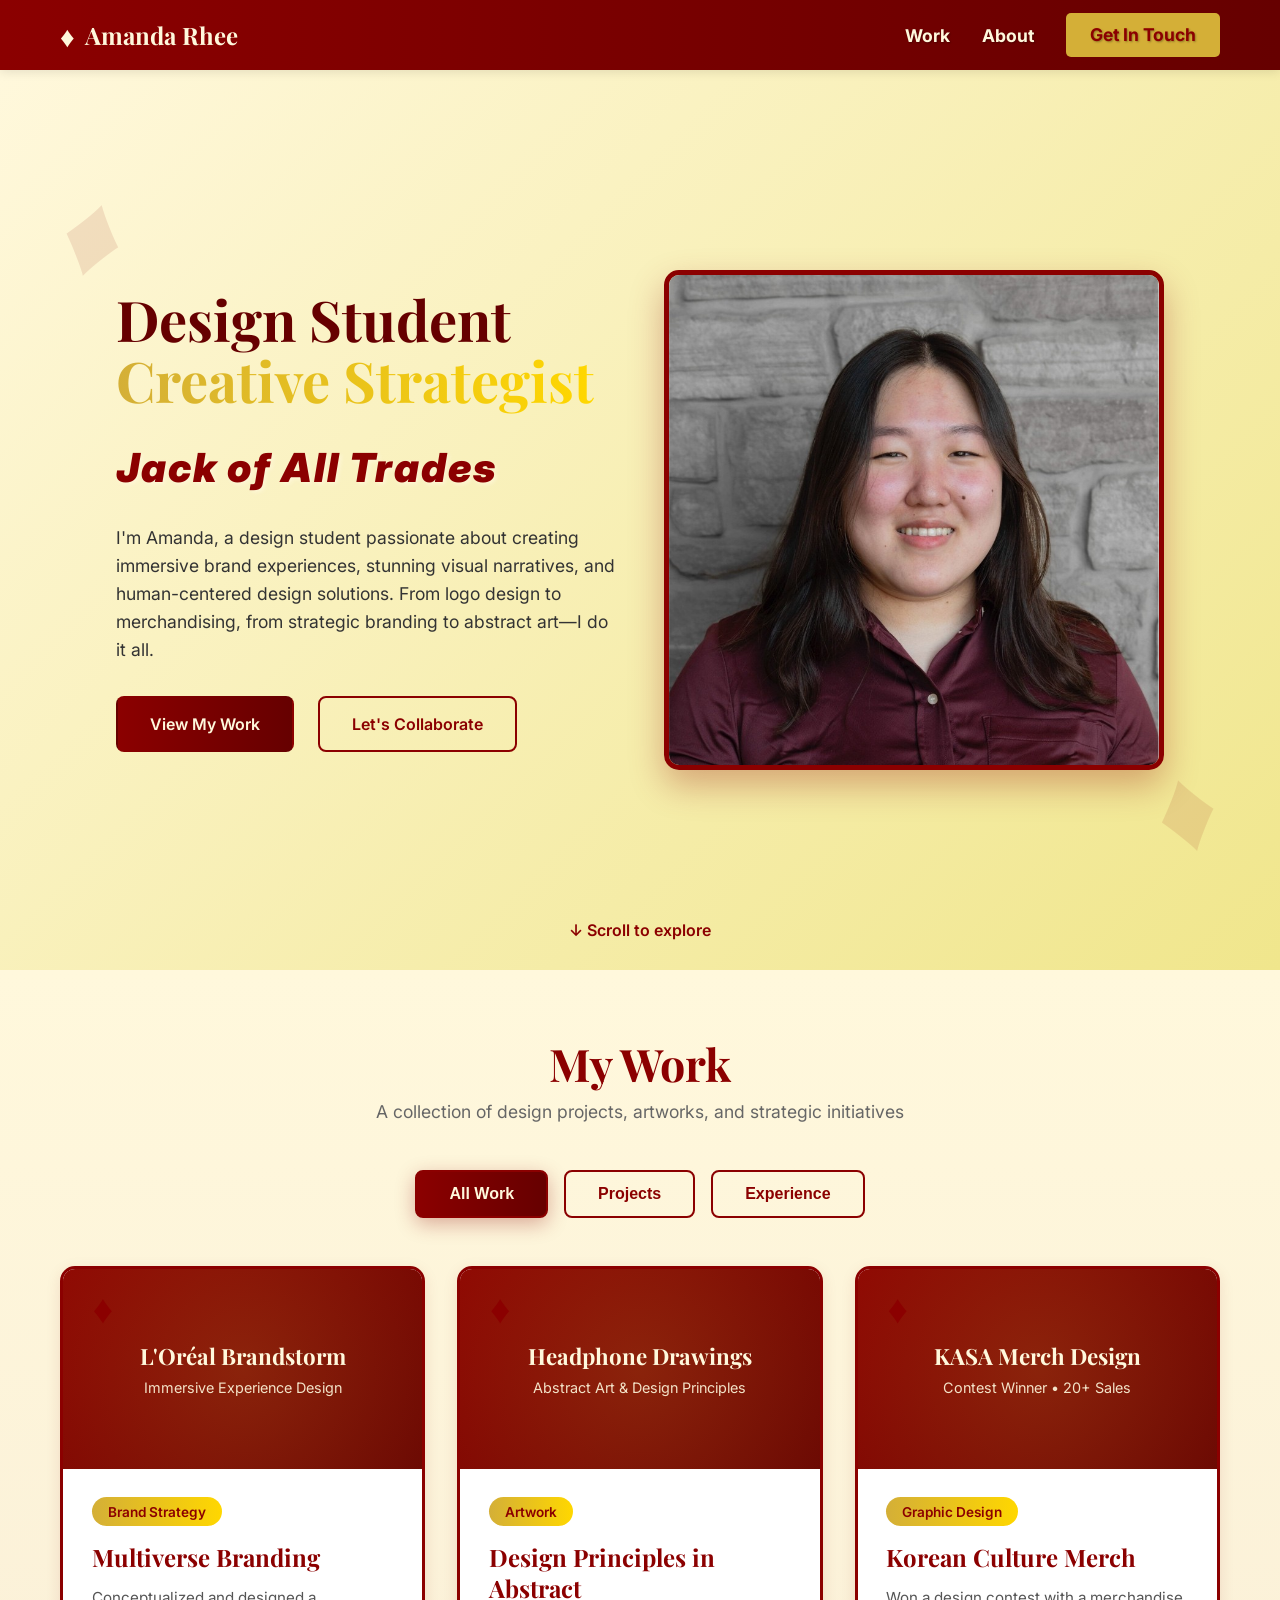
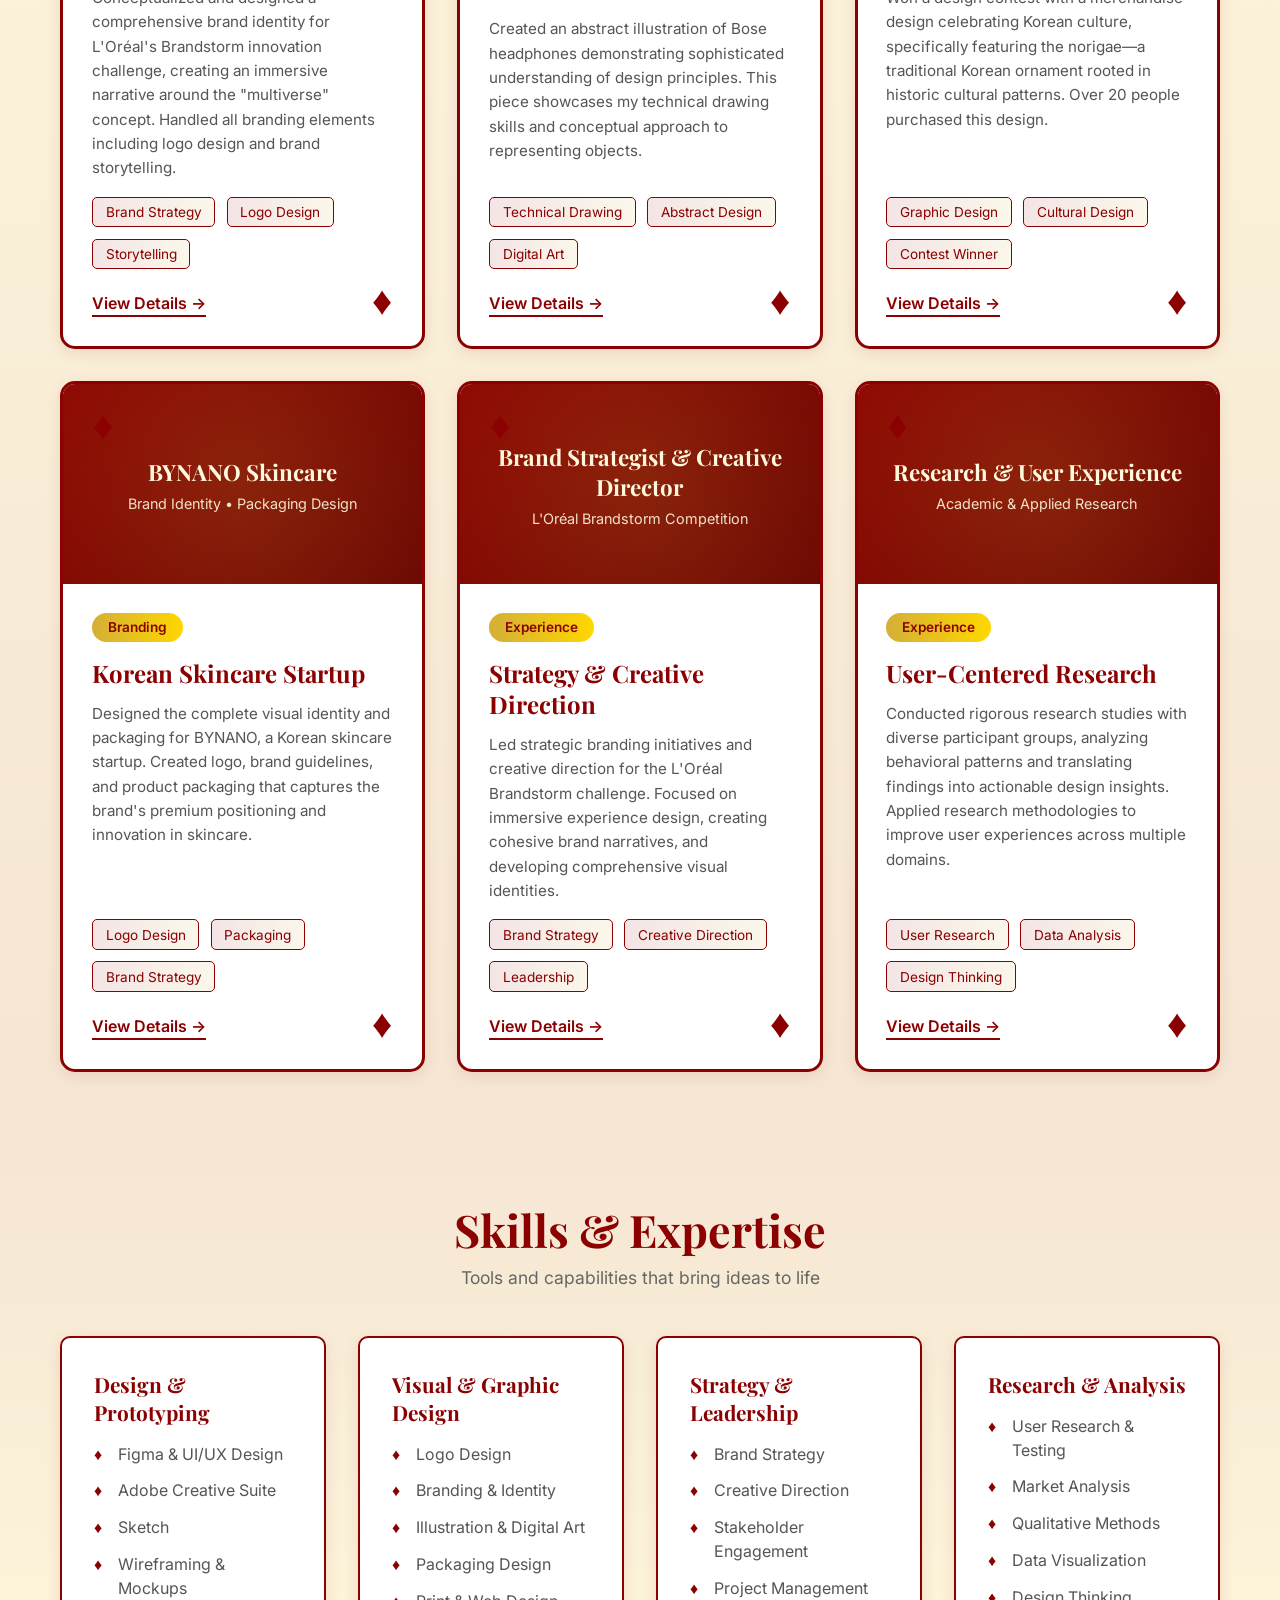
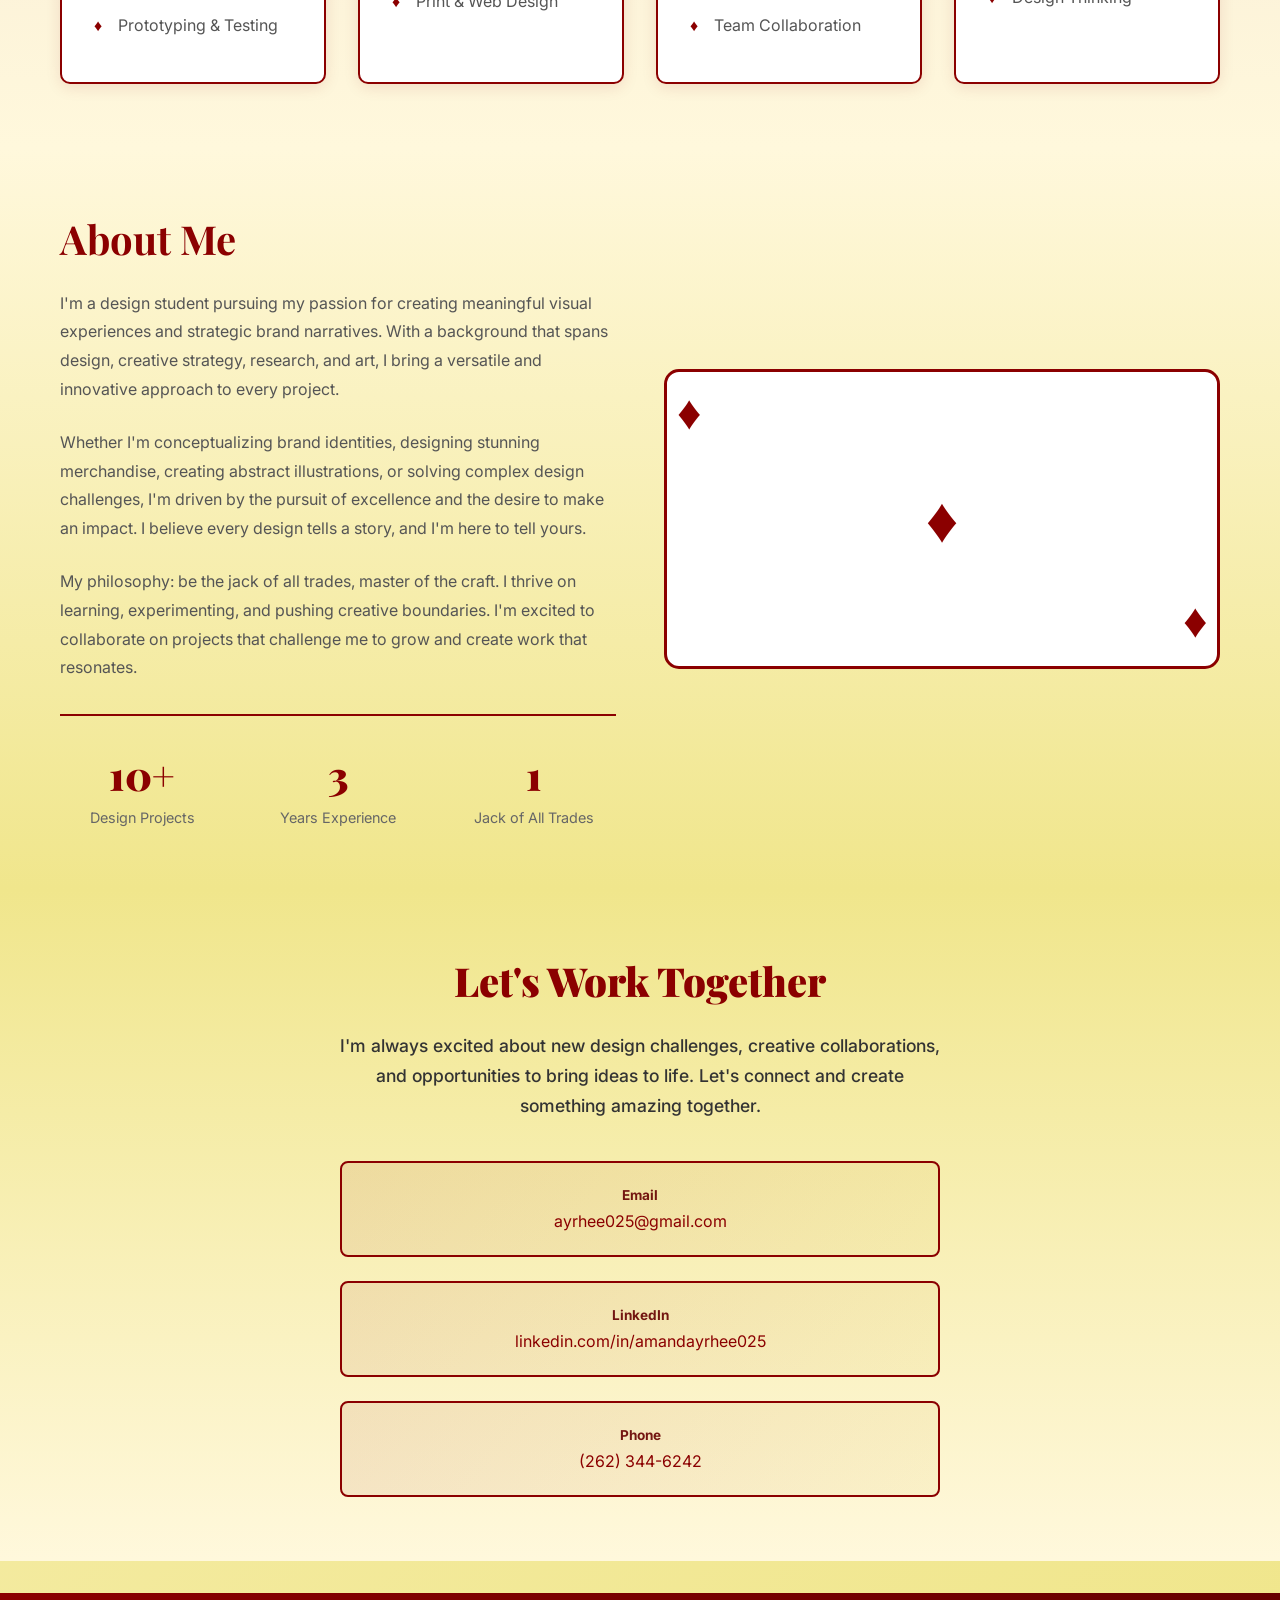
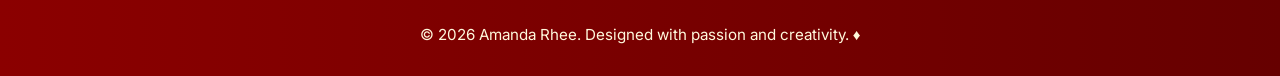
==== index.html @ 44fed4ce "Updated Amanda's Portfolio w/ her criteria" ====
<!DOCTYPE html>
<html lang="en">
<head>
    <meta charset="UTF-8" />
    <meta name="viewport" content="width=device-width, initial-scale=1.0" />
    <title>Amanda Rhee | Design Student & Creative Strategist</title>
    <link rel="stylesheet" href="css/main.css" />
    <link rel="preconnect" href="https://fonts.googleapis.com" />
    <link rel="preconnect" href="https://fonts.gstatic.com" crossorigin />
    <link
        href="https://fonts.googleapis.com/css2?family=Playfair+Display:wght@700;900&family=Inter:wght@300;400;500;600;700&display=swap"
        rel="stylesheet"
    />
</head>
<body>
    <!-- Navigation -->
    <nav class="navbar">
        <div class="nav-container">
            <a href="#" class="nav-logo">
                <span class="card-icon">♦</span> Amanda Rhee
            </a>
            <ul class="nav-menu">
                <li><a href="#work">Work</a></li>
                <li><a href="#about">About</a></li>
                <li><a href="#contact" class="cta-btn">Get In Touch</a></li>
            </ul>
        </div>
    </nav>

    <!-- Hero Section -->
    <section class="hero">
        <div class="hero-content">
            <div class="hero-text">
                <h1 class="hero-title">
                    Design Student
                    <br />
                    <span class="highlight">Creative Strategist</span>
                </h1>
                <div class="motto">Jack of All Trades</div>
                <p class="hero-subtitle">
                    I'm Amanda, a design student passionate about creating immersive brand experiences, stunning visual narratives, and human-centered design solutions. From logo design to merchandising, from strategic branding to abstract art—I do it all.
                </p>
                <div class="hero-ctas">
                    <a href="#work" class="btn btn-primary">View My Work</a>
                    <a href="#contact" class="btn btn-secondary">Let's Collaborate</a>
                </div>
            </div>
            <div class="hero-visual">
                <img src="assets/amanda-rhee.jpg" alt="Amanda Rhee" class="hero-photo" />
            </div>
        </div>
        <div class="scroll-indicator">
            <span>↓ Scroll to explore</span>
        </div>
    </section>

    <!-- Featured Work -->
    <section id="work" class="work-section">
        <div class="container">
            <h2 class="section-title">My Work</h2>
            <p class="section-subtitle">
                A collection of design projects, artworks, and strategic initiatives
            </p>

            <!-- Toggle Buttons -->
            <div class="work-controls">
                <button class="toggle-btn active" data-filter="all">All Work</button>
                <button class="toggle-btn" data-filter="projects">Projects</button>
                <button class="toggle-btn" data-filter="jobs">Experience</button>
            </div>

            <div class="projects-grid">
                <!-- PROJECT 1: Loreal Brandstorm -->
                <article class="project-card" data-category="projects">
                    <div class="project-image">
                        <div class="placeholder-strategy">
                            <h3>L'Oréal Brandstorm</h3>
                            <p>Immersive Experience Design</p>
                        </div>
                    </div>
                    <div class="project-content">
                        <span class="project-tag">Brand Strategy</span>
                        <h3>Multiverse Branding</h3>
                        <p>
                            Conceptualized and designed a comprehensive brand identity for L'Oréal's Brandstorm innovation challenge, creating an immersive narrative around the "multiverse" concept. Handled all branding elements including logo design and brand storytelling.
                        </p>
                        <div class="project-meta">
                            <span>Brand Strategy</span>
                            <span>Logo Design</span>
                            <span>Storytelling</span>
                        </div>
                        <a href="#" class="read-more card-link" onclick="openCardModal(event, 'loreal')">View Details →</a>
                    </div>
                </article>

                <!-- PROJECT 2: Headphone Drawings -->
                <article class="project-card" data-category="projects">
                    <div class="project-image">
                        <div class="placeholder-design">
                            <h3>Headphone Drawings</h3>
                            <p>Abstract Art & Design Principles</p>
                        </div>
                    </div>
                    <div class="project-content">
                        <span class="project-tag">Artwork</span>
                        <h3>Design Principles in Abstract</h3>
                        <p>
                            Created an abstract illustration of Bose headphones demonstrating sophisticated understanding of design principles. This piece showcases my technical drawing skills and conceptual approach to representing objects.
                        </p>
                        <div class="project-meta">
                            <span>Technical Drawing</span>
                            <span>Abstract Design</span>
                            <span>Digital Art</span>
                        </div>
                        <a href="#" class="read-more card-link" onclick="openCardModal(event, 'headphones')">View Details →</a>
                    </div>
                </article>

                <!-- PROJECT 3: KASA Merch Design -->
                <article class="project-card" data-category="projects">
                    <div class="project-image">
                        <div class="placeholder-merch">
                            <h3>KASA Merch Design</h3>
                            <p>Contest Winner • 20+ Sales</p>
                        </div>
                    </div>
                    <div class="project-content">
                        <span class="project-tag">Graphic Design</span>
                        <h3>Korean Culture Merch</h3>
                        <p>
                            Won a design contest with a merchandise design celebrating Korean culture, specifically featuring the norigae—a traditional Korean ornament rooted in historic cultural patterns. Over 20 people purchased this design.
                        </p>
                        <div class="project-meta">
                            <span>Graphic Design</span>
                            <span>Cultural Design</span>
                            <span>Contest Winner</span>
                        </div>
                        <a href="#" class="read-more card-link" onclick="openCardModal(event, 'kasa')">View Details →</a>
                    </div>
                </article>

                <!-- PROJECT 4: BYNANO Skincare -->
                <article class="project-card" data-category="jobs">
                    <div class="project-image">
                        <div class="placeholder-startup">
                            <h3>BYNANO Skincare</h3>
                            <p>Brand Identity • Packaging Design</p>
                        </div>
                    </div>
                    <div class="project-content">
                        <span class="project-tag">Branding</span>
                        <h3>Korean Skincare Startup</h3>
                        <p>
                            Designed the complete visual identity and packaging for BYNANO, a Korean skincare startup. Created logo, brand guidelines, and product packaging that captures the brand's premium positioning and innovation in skincare.
                        </p>
                        <div class="project-meta">
                            <span>Logo Design</span>
                            <span>Packaging</span>
                            <span>Brand Strategy</span>
                        </div>
                        <a href="#" class="read-more card-link" onclick="openCardModal(event, 'bynano')">View Details →</a>
                    </div>
                </article>

                <!-- JOB 1: Brand Strategist & Creative Director -->
                <article class="project-card" data-category="jobs">
                    <div class="project-image">
                        <div class="placeholder-strategy">
                            <h3>Brand Strategist & Creative Director</h3>
                            <p>L'Oréal Brandstorm Competition</p>
                        </div>
                    </div>
                    <div class="project-content">
                        <span class="project-tag">Experience</span>
                        <h3>Strategy & Creative Direction</h3>
                        <p>
                            Led strategic branding initiatives and creative direction for the L'Oréal Brandstorm challenge. Focused on immersive experience design, creating cohesive brand narratives, and developing comprehensive visual identities.
                        </p>
                        <div class="project-meta">
                            <span>Brand Strategy</span>
                            <span>Creative Direction</span>
                            <span>Leadership</span>
                        </div>
                        <a href="#" class="read-more card-link" onclick="openCardModal(event, 'role-director')">View Details →</a>
                    </div>
                </article>

                <!-- JOB 2: Research & User Experience -->
                <article class="project-card" data-category="jobs">
                    <div class="project-image">
                        <div class="placeholder-research">
                            <h3>Research & User Experience</h3>
                            <p>Academic & Applied Research</p>
                        </div>
                    </div>
                    <div class="project-content">
                        <span class="project-tag">Experience</span>
                        <h3>User-Centered Research</h3>
                        <p>
                            Conducted rigorous research studies with diverse participant groups, analyzing behavioral patterns and translating findings into actionable design insights. Applied research methodologies to improve user experiences across multiple domains.
                        </p>
                        <div class="project-meta">
                            <span>User Research</span>
                            <span>Data Analysis</span>
                            <span>Design Thinking</span>
                        </div>
                        <a href="#" class="read-more card-link" onclick="openCardModal(event, 'role-research')">View Details →</a>
                    </div>
                </article>
            </div>
        </div>
    </section>

    <!-- Skills & Tools Section -->
    <section class="skills-section">
        <div class="container">
            <h2 class="section-title">Skills & Expertise</h2>
            <p class="section-subtitle">Tools and capabilities that bring ideas to life</p>
            <div class="skills-grid">
                <div class="skill-block">
                    <h4>Design & Prototyping</h4>
                    <ul>
                        <li>Figma & UI/UX Design</li>
                        <li>Adobe Creative Suite</li>
                        <li>Sketch</li>
                        <li>Wireframing & Mockups</li>
                        <li>Prototyping & Testing</li>
                    </ul>
                </div>
                <div class="skill-block">
                    <h4>Visual & Graphic Design</h4>
                    <ul>
                        <li>Logo Design</li>
                        <li>Branding & Identity</li>
                        <li>Illustration & Digital Art</li>
                        <li>Packaging Design</li>
                        <li>Print & Web Design</li>
                    </ul>
                </div>
                <div class="skill-block">
                    <h4>Strategy & Leadership</h4>
                    <ul>
                        <li>Brand Strategy</li>
                        <li>Creative Direction</li>
                        <li>Stakeholder Engagement</li>
                        <li>Project Management</li>
                        <li>Team Collaboration</li>
                    </ul>
                </div>
                <div class="skill-block">
                    <h4>Research & Analysis</h4>
                    <ul>
                        <li>User Research & Testing</li>
                        <li>Market Analysis</li>
                        <li>Qualitative Methods</li>
                        <li>Data Visualization</li>
                        <li>Design Thinking</li>
                    </ul>
                </div>
            </div>
        </div>
    </section>

    <!-- About Section -->
    <section id="about" class="about-section">
        <div class="container">
            <div class="about-grid">
                <div class="about-content">
                    <h2>About Me</h2>
                    <p>
                        I'm a design student pursuing my passion for creating meaningful visual experiences and strategic brand narratives. With a background that spans design, creative strategy, research, and art, I bring a versatile and innovative approach to every project.
                    </p>
                    <p>
                        Whether I'm conceptualizing brand identities, designing stunning merchandise, creating abstract illustrations, or solving complex design challenges, I'm driven by the pursuit of excellence and the desire to make an impact. I believe every design tells a story, and I'm here to tell yours.
                    </p>
                    <p>
                        My philosophy: be the jack of all trades, master of the craft. I thrive on learning, experimenting, and pushing creative boundaries. I'm excited to collaborate on projects that challenge me to grow and create work that resonates.
                    </p>
                    <div class="about-meta">
                        <div class="meta-item">
                            <span class="meta-number">10+</span>
                            <span class="meta-label">Design Projects</span>
                        </div>
                        <div class="meta-item">
                            <span class="meta-number">3</span>
                            <span class="meta-label">Years Experience</span>
                        </div>
                        <div class="meta-item">
                            <span class="meta-number">1</span>
                            <span class="meta-label">Jack of All Trades</span>
                        </div>
                    </div>
                </div>
                <div class="about-visual">
                    <div class="card-accent">
                        <div class="hearts-pattern">
                            ♦
                        </div>
                    </div>
                </div>
            </div>
        </div>
    </section>

    <!-- Contact Section -->
    <section id="contact" class="contact-section">
        <div class="container">
            <div class="contact-content">
                <h2>Let's Work Together</h2>
                <p>
                    I'm always excited about new design challenges, creative collaborations, and opportunities to bring ideas to life. Let's connect and create something amazing together.
                </p>
                <div class="contact-links">
                    <a href="mailto:ayrhee025@gmail.com" class="contact-link">
                        <span>Email</span>
                        ayrhee025@gmail.com
                    </a>
                    <a href="https://www.linkedin.com/in/amandayrhee025/" target="_blank" class="contact-link">
                        <span>LinkedIn</span>
                        linkedin.com/in/amandayrhee025
                    </a>
                    <a href="tel:+12623446242" class="contact-link">
                        <span>Phone</span>
                        (262) 344-6242
                    </a>
                </div>
            </div>
        </div>
    </section>

    <!-- Footer -->
    <footer class="footer">
        <div class="container">
            <p>&copy; 2026 Amanda Rhee. Designed with passion and creativity. ♦</p>
        </div>
    </footer>

    <!-- Modal for Card Details -->
    <div id="cardModal" class="modal">
        <div class="modal-content">
            <span class="close-modal" onclick="closeCardModal()">&times;</span>
            <div id="modalBody"></div>
        </div>
    </div>

    <script src="js/main.js"></script>
</body>
</html>
---- css/main.css ----
/* ============================================
   PLAYING CARD THEMED PORTFOLIO
   Maroon & Gold Color Scheme
   ============================================ */

* {
    margin: 0;
    padding: 0;
    box-sizing: border-box;
}

:root {
    --primary-maroon: #8B0000;
    --dark-maroon: #660000;
    --light-maroon: #A52A2A;
    --gold: #D4AF37;
    --cream: #FFF8DC;
    --dark-text: #1a1a1a;
    --light-text: #f5f5f5;
    --border-color: #333;
}

html {
    scroll-behavior: smooth;
}

body {
    font-family: 'Inter', sans-serif;
    background: linear-gradient(135deg, #FFF8DC 0%, #F0E68C 100%);
    color: var(--dark-text);
    overflow-x: hidden;
}

.container {
    max-width: 1200px;
    margin: 0 auto;
    padding: 0 20px;
}

/* ============================================
   NAVIGATION
   ============================================ */

.navbar {
    background: linear-gradient(90deg, var(--primary-maroon), var(--dark-maroon));
    padding: 1rem 0;
    position: sticky;
    top: 0;
    z-index: 1000;
    box-shadow: 0 4px 15px rgba(0, 0, 0, 0.2);
}

.nav-container {
    display: flex;
    justify-content: space-between;
    align-items: center;
    max-width: 1200px;
    margin: 0 auto;
    padding: 0 20px;
}

.nav-logo {
    font-size: 1.5rem;
    font-weight: 700;
    text-decoration: none;
    color: var(--cream);
    font-family: 'Playfair Display', serif;
    display: flex;
    align-items: center;
    gap: 10px;
}

.nav-logo:hover {
    color: var(--gold);
    transition: 0.3s ease;
}

.card-icon {
    font-size: 1.8rem;
}

.nav-menu {
    display: flex;
    list-style: none;
    gap: 2rem;
    align-items: center;
}

.nav-menu a {
    color: var(--cream);
    text-decoration: none;
    font-weight: 700;
    transition: all 0.3s ease;
    font-size: 1.1rem;
    text-shadow: 1px 1px 2px rgba(0, 0, 0, 0.3);
}

.nav-menu a:hover {
    color: var(--gold);
    transform: translateY(-2px);
}

.cta-btn {
    background: var(--gold);
    color: var(--primary-maroon) !important;
    padding: 0.7rem 1.5rem;
    border-radius: 5px;
    font-weight: 600;
}

.cta-btn:hover {
    background: #E5C158;
    box-shadow: 0 4px 12px rgba(212, 175, 55, 0.4);
}

/* ============================================
   HERO SECTION
   ============================================ */

.hero {
    min-height: 100vh;
    display: flex;
    flex-direction: column;
    justify-content: center;
    align-items: center;
    background: linear-gradient(135deg, #FFF8DC 0%, #F0E68C 100%);
    padding: 2rem;
    position: relative;
    overflow: hidden;
}

.hero::before {
    content: '♦';
    position: absolute;
    top: 10%;
    left: 5%;
    font-size: 120px;
    color: rgba(139, 0, 0, 0.1);
    transform: rotate(15deg);
}

.hero::after {
    content: '♦';
    position: absolute;
    bottom: 10%;
    right: 5%;
    font-size: 120px;
    color: rgba(139, 0, 0, 0.1);
    transform: rotate(-15deg);
}

.hero-content {
    display: grid;
    grid-template-columns: 1fr 1fr;
    gap: 3rem;
    align-items: center;
    max-width: 1200px;
    margin: 0 auto;
    z-index: 2;
    position: relative;
}

.hero-text h1 {
    font-family: 'Playfair Display', serif;
    font-size: 3.5rem;
    line-height: 1.1;
    margin-bottom: 1.5rem;
    color: var(--dark-maroon);
}

.hero-text .highlight {
    color: var(--primary-maroon);
    background: linear-gradient(90deg, var(--gold), #FFD700);
    -webkit-background-clip: text;
    -webkit-text-fill-color: transparent;
    background-clip: text;
}

.hero-subtitle {
    font-size: 1.1rem;
    line-height: 1.6;
    margin-bottom: 2rem;
    color: #333;
    max-width: 500px;
}

.motto {
    font-size: 2.5rem;
    font-weight: 900;
    color: var(--primary-maroon);
    margin: 2rem 0;
    text-shadow: 2px 2px 4px rgba(255, 248, 220, 0.8);
    font-style: italic;
    letter-spacing: 2px;
}

.hero-ctas {
    display: flex;
    gap: 1.5rem;
    margin-top: 2rem;
}

.btn {
    display: inline-block;
    padding: 1rem 2rem;
    border-radius: 8px;
    text-decoration: none;
    font-weight: 600;
    transition: all 0.3s ease;
    border: 2px solid transparent;
    cursor: pointer;
    font-size: 1rem;
}

.btn-primary {
    background: linear-gradient(90deg, var(--primary-maroon), var(--dark-maroon));
    color: var(--cream);
}

.btn-primary:hover {
    transform: translateY(-3px);
    box-shadow: 0 8px 20px rgba(139, 0, 0, 0.3);
}

.btn-secondary {
    background: transparent;
    color: var(--primary-maroon);
    border: 2px solid var(--primary-maroon);
}

.btn-secondary:hover {
    background: var(--primary-maroon);
    color: var(--cream);
    transform: translateY(-3px);
}

.hero-visual {
    position: relative;
}

.hero-photo {
    width: 100%;
    max-width: 500px;
    height: auto;
    object-fit: cover;
    border-radius: 15px;
    box-shadow: 0 15px 35px rgba(139, 0, 0, 0.3);
    border: 5px solid var(--primary-maroon);
    display: block;
}

.scroll-indicator {
    position: absolute;
    bottom: 30px;
    left: 50%;
    transform: translateX(-50%);
    animation: bounce 2s infinite;
}

.scroll-indicator span {
    color: var(--primary-maroon);
    font-weight: 600;
}

@keyframes bounce {
    0%, 100% { transform: translateX(-50%) translateY(0); }
    50% { transform: translateX(-50%) translateY(10px); }
}

/* ============================================
   SECTION HEADERS & TYPOGRAPHY
   ============================================ */

.section-title {
    font-family: 'Playfair Display', serif;
    font-size: 2.8rem;
    color: var(--primary-maroon);
    margin-bottom: 0.5rem;
    text-align: center;
}

.section-subtitle {
    font-size: 1.1rem;
    color: #666;
    text-align: center;
    margin-bottom: 3rem;
}

/* ============================================
   WORK SECTION - PLAYING CARD LAYOUT
   ============================================ */

.work-section {
    padding: 4rem 0;
    background: linear-gradient(180deg, #FFF8DC 0%, #F5E6D3 100%);
}

.work-controls {
    display: flex;
    justify-content: center;
    gap: 1rem;
    margin-bottom: 3rem;
}

.toggle-btn {
    padding: 0.8rem 2rem;
    border: 2px solid var(--primary-maroon);
    background: transparent;
    color: var(--primary-maroon);
    border-radius: 8px;
    font-weight: 600;
    cursor: pointer;
    transition: all 0.3s ease;
    font-size: 1rem;
}

.toggle-btn.active {
    background: linear-gradient(90deg, var(--primary-maroon), var(--dark-maroon));
    color: var(--cream);
    box-shadow: 0 6px 20px rgba(139, 0, 0, 0.3);
}

.toggle-btn:hover {
    transform: translateY(-2px);
    box-shadow: 0 4px 12px rgba(139, 0, 0, 0.2);
}

.projects-grid {
    display: grid;
    grid-template-columns: repeat(auto-fit, minmax(280px, 1fr));
    gap: 2rem;
}

/* ============================================
   PLAYING CARD DESIGN
   ============================================ */

.project-card {
    background: white;
    border: 3px solid var(--primary-maroon);
    border-radius: 15px;
    overflow: hidden;
    cursor: pointer;
    transition: all 0.4s cubic-bezier(0.68, -0.55, 0.265, 1.55);
    position: relative;
    height: 100%;
    display: flex;
    flex-direction: column;
    box-shadow: 0 4px 15px rgba(139, 0, 0, 0.1);
    opacity: 1;
    transform: translateY(0);
}

/* Card corner design (playing card style) */
.project-card::before,
.project-card::after {
    content: '♦';
    position: absolute;
    font-size: 2.5rem;
    color: var(--primary-maroon);
    font-weight: bold;
    z-index: 5;
    width: 60px;
    height: 60px;
    display: flex;
    align-items: center;
    justify-content: center;
}

.project-card::before {
    top: 10px;
    left: 10px;
}

.project-card::after {
    bottom: 10px;
    right: 10px;
    transform: rotate(180deg);
}

.project-card:hover {
    transform: translateY(-10px) rotateX(5deg);
    box-shadow: 0 15px 40px rgba(139, 0, 0, 0.3);
    border-color: var(--gold);
}

.project-image {
    width: 100%;
    height: 200px;
    background: linear-gradient(135deg, var(--primary-maroon), var(--dark-maroon));
    display: flex;
    align-items: center;
    justify-content: center;
    color: white;
    text-align: center;
    padding: 2rem;
    position: relative;
    overflow: hidden;
}

.project-image::before {
    content: '';
    position: absolute;
    top: -50%;
    right: -50%;
    width: 200%;
    height: 200%;
    background: radial-gradient(circle, rgba(212, 175, 55, 0.2) 0%, transparent 70%);
    animation: shimmer 3s infinite;
}

@keyframes shimmer {
    0% { transform: rotate(0deg); }
    100% { transform: rotate(360deg); }
}

.placeholder-research,
.placeholder-strategy,
.placeholder-design,
.placeholder-merch,
.placeholder-startup {
    color: var(--cream);
    position: relative;
    z-index: 2;
}

.placeholder-research h3,
.placeholder-strategy h3,
.placeholder-design h3,
.placeholder-merch h3,
.placeholder-startup h3 {
    font-size: 1.4rem;
    margin-bottom: 0.5rem;
    font-family: 'Playfair Display', serif;
}

.placeholder-research p,
.placeholder-strategy p,
.placeholder-design p,
.placeholder-merch p,
.placeholder-startup p {
    font-size: 0.9rem;
    opacity: 0.9;
}

.project-content {
    padding: 1.8rem;
    flex-grow: 1;
    display: flex;
    flex-direction: column;
}

.project-tag {
    display: inline-block;
    background: linear-gradient(90deg, var(--gold), #FFD700);
    color: var(--primary-maroon);
    padding: 0.4rem 1rem;
    border-radius: 20px;
    font-size: 0.85rem;
    font-weight: 600;
    margin-bottom: 1rem;
    width: fit-content;
}

.project-content h3 {
    font-family: 'Playfair Display', serif;
    font-size: 1.5rem;
    color: var(--primary-maroon);
    margin-bottom: 0.8rem;
    line-height: 1.3;
}

.project-content p {
    color: #555;
    line-height: 1.6;
    margin-bottom: 1rem;
    font-size: 0.95rem;
    flex-grow: 1;
}

.project-meta {
    display: flex;
    flex-wrap: wrap;
    gap: 0.7rem;
    margin-bottom: 1.5rem;
}

.project-meta span {
    background: linear-gradient(90deg, rgba(139, 0, 0, 0.1), rgba(212, 175, 55, 0.1));
    color: var(--primary-maroon);
    padding: 0.4rem 0.8rem;
    border-radius: 5px;
    font-size: 0.85rem;
    border: 1px solid var(--primary-maroon);
}

.read-more {
    display: inline-block;
    color: var(--primary-maroon);
    text-decoration: none;
    font-weight: 600;
    transition: all 0.3s ease;
    align-self: flex-start;
    border-bottom: 2px solid var(--primary-maroon);
    padding-bottom: 2px;
}

.read-more:hover {
    color: var(--gold);
    border-bottom-color: var(--gold);
    transform: translateX(5px);
}

/* ============================================
   SKILLS SECTION
   ============================================ */

.skills-section {
    padding: 4rem 0;
    background: linear-gradient(180deg, #F5E6D3 0%, #FFF8DC 100%);
}

.skills-grid {
    display: grid;
    grid-template-columns: repeat(auto-fit, minmax(250px, 1fr));
    gap: 2rem;
}

.skill-block {
    background: white;
    padding: 2rem;
    border-radius: 10px;
    border: 2px solid var(--primary-maroon);
    box-shadow: 0 4px 15px rgba(139, 0, 0, 0.1);
    transition: all 0.3s ease;
}

.skill-block:hover {
    transform: translateY(-5px);
    box-shadow: 0 8px 25px rgba(139, 0, 0, 0.2);
    border-color: var(--gold);
}

.skill-block h4 {
    font-family: 'Playfair Display', serif;
    color: var(--primary-maroon);
    margin-bottom: 1rem;
    font-size: 1.3rem;
}

.skill-block ul {
    list-style: none;
}

.skill-block li {
    color: #555;
    margin-bottom: 0.8rem;
    padding-left: 1.5rem;
    position: relative;
    line-height: 1.5;
}

.skill-block li::before {
    content: '♦';
    position: absolute;
    left: 0;
    color: var(--primary-maroon);
    font-weight: bold;
}

/* ============================================
   ABOUT SECTION
   ============================================ */

.about-section {
    padding: 4rem 0;
    background: linear-gradient(180deg, #FFF8DC 0%, #F0E68C 100%);
}

.about-grid {
    display: grid;
    grid-template-columns: 1fr 1fr;
    gap: 3rem;
    align-items: center;
}

.about-content h2 {
    font-family: 'Playfair Display', serif;
    font-size: 2.5rem;
    color: var(--primary-maroon);
    margin-bottom: 1.5rem;
}

.about-content p {
    color: #555;
    line-height: 1.8;
    margin-bottom: 1.5rem;
    font-size: 1rem;
}

.about-meta {
    display: grid;
    grid-template-columns: repeat(3, 1fr);
    gap: 2rem;
    margin-top: 2rem;
    padding-top: 2rem;
    border-top: 2px solid var(--primary-maroon);
}

.meta-item {
    text-align: center;
}

.meta-number {
    display: block;
    font-family: 'Playfair Display', serif;
    font-size: 2.5rem;
    color: var(--primary-maroon);
    font-weight: 900;
}

.meta-label {
    display: block;
    color: #666;
    font-size: 0.9rem;
    margin-top: 0.5rem;
}

.card-accent {
    background: white;
    border: 3px solid var(--primary-maroon);
    border-radius: 15px;
    padding: 3rem;
    text-align: center;
    position: relative;
    min-height: 300px;
    display: flex;
    align-items: center;
    justify-content: center;
}

.card-accent::before,
.card-accent::after {
    content: '♦';
    position: absolute;
    font-size: 3rem;
    color: var(--primary-maroon);
}

.card-accent::before {
    top: 10px;
    left: 10px;
}

.card-accent::after {
    bottom: 10px;
    right: 10px;
    transform: rotate(180deg);
}

.hearts-pattern {
    font-size: 4rem;
    color: var(--primary-maroon);
    animation: float 3s ease-in-out infinite;
}

@keyframes float {
    0%, 100% { transform: translateY(0px); }
    50% { transform: translateY(-20px); }
}

/* ============================================
   CONTACT SECTION
   ============================================ */

.contact-section {
    padding: 4rem 0;
    background: linear-gradient(180deg, #F0E68C 0%, #FFF8DC 100%);
}

.contact-content {
    text-align: center;
    max-width: 600px;
    margin: 0 auto;
}

.contact-section h2 {
    font-family: 'Playfair Display', serif;
    font-size: 2.5rem;
    color: var(--primary-maroon);
    margin-bottom: 1.5rem;
    font-weight: 900;
}

.contact-section p {
    color: #333;
    font-size: 1.1rem;
    line-height: 1.7;
    margin-bottom: 2.5rem;
    font-weight: 500;
}

.contact-links {
    display: flex;
    flex-direction: column;
    gap: 1.5rem;
}

.contact-link {
    display: flex;
    flex-direction: column;
    gap: 0.5rem;
    padding: 1.5rem;
    background: linear-gradient(135deg, rgba(139, 0, 0, 0.08), rgba(212, 175, 55, 0.08));
    border-radius: 8px;
    text-decoration: none;
    color: var(--primary-maroon);
    transition: all 0.3s ease;
    border: 2px solid var(--primary-maroon);
}

.contact-link:hover {
    background: linear-gradient(90deg, var(--primary-maroon), var(--dark-maroon));
    color: var(--cream);
    transform: translateX(10px);
    box-shadow: 0 6px 20px rgba(139, 0, 0, 0.3);
}

.contact-link span {
    font-weight: 700;
    display: block;
    font-size: 0.85rem;
    opacity: 0.9;
    color: var(--dark-maroon);
}

.contact-link:hover span {
    color: var(--cream);
}

/* ============================================
   FOOTER
   ============================================ */

.footer {
    background: linear-gradient(90deg, var(--primary-maroon), var(--dark-maroon));
    color: var(--cream);
    text-align: center;
    padding: 2rem;
    margin-top: 2rem;
}

.footer p {
    margin: 0;
    font-size: 0.95rem;
}

/* ============================================
   RESPONSIVE DESIGN
   ============================================ */

@media (max-width: 768px) {
    .hero-content {
        grid-template-columns: 1fr;
        gap: 2rem;
    }

    .hero-text h1 {
        font-size: 2.5rem;
    }

    .motto {
        font-size: 1.8rem;
    }

    .nav-menu {
        gap: 1rem;
    }

    .about-grid {
        grid-template-columns: 1fr;
    }

    .about-meta {
        grid-template-columns: 1fr;
    }

    .projects-grid {
        grid-template-columns: 1fr;
    }

    .work-controls {
        flex-wrap: wrap;
    }
}

@media (max-width: 480px) {
    .hero-text h1 {
        font-size: 2rem;
    }

    .motto {
        font-size: 1.5rem;
    }

    .nav-menu {
        gap: 0.5rem;
        font-size: 0.9rem;
    }

    .section-title {
        font-size: 2rem;
    }

    .projects-grid {
        grid-template-columns: 1fr;
    }

    .skills-grid {
        grid-template-columns: 1fr;
    }
}

/* ============================================
   MODAL FOR CARD DETAILS
   ============================================ */

.modal {
    display: none;
    position: fixed;
    z-index: 2000;
    left: 0;
    top: 0;
    width: 100%;
    height: 100%;
    background-color: rgba(0, 0, 0, 0.6);
    animation: fadeIn 0.3s ease;
    overflow: auto;
}

.modal.show {
    display: flex;
    align-items: center;
    justify-content: center;
}

.modal-content {
    background: linear-gradient(135deg, #FFF8DC 0%, #FFFAF0 100%);
    padding: 3rem;
    border-radius: 15px;
    border: 3px solid var(--primary-maroon);
    max-width: 700px;
    width: 90%;
    max-height: 80vh;
    overflow-y: auto;
    position: relative;
    box-shadow: 0 20px 60px rgba(0, 0, 0, 0.4);
    animation: slideIn 0.4s ease;
}

.modal-content h2 {
    font-family: 'Playfair Display', serif;
    color: var(--primary-maroon);
    font-size: 2rem;
    margin-bottom: 1rem;
    margin-top: 0;
}

.modal-content p {
    color: #555;
    line-height: 1.8;
    margin-bottom: 1rem;
}

.modal-content ul {
    margin-left: 2rem;
    margin-bottom: 1rem;
}

.modal-content li {
    color: #555;
    line-height: 1.6;
    margin-bottom: 0.8rem;
}

.close-modal {
    position: absolute;
    top: 20px;
    right: 25px;
    color: var(--primary-maroon);
    font-size: 2rem;
    font-weight: bold;
    cursor: pointer;
    transition: 0.3s ease;
}

.close-modal:hover {
    color: var(--gold);
}

@keyframes fadeIn {
    from { opacity: 0; }
    to { opacity: 1; }
}

@keyframes slideIn {
    from { transform: translateY(-50px); opacity: 0; }
    to { transform: translateY(0); opacity: 1; }
}
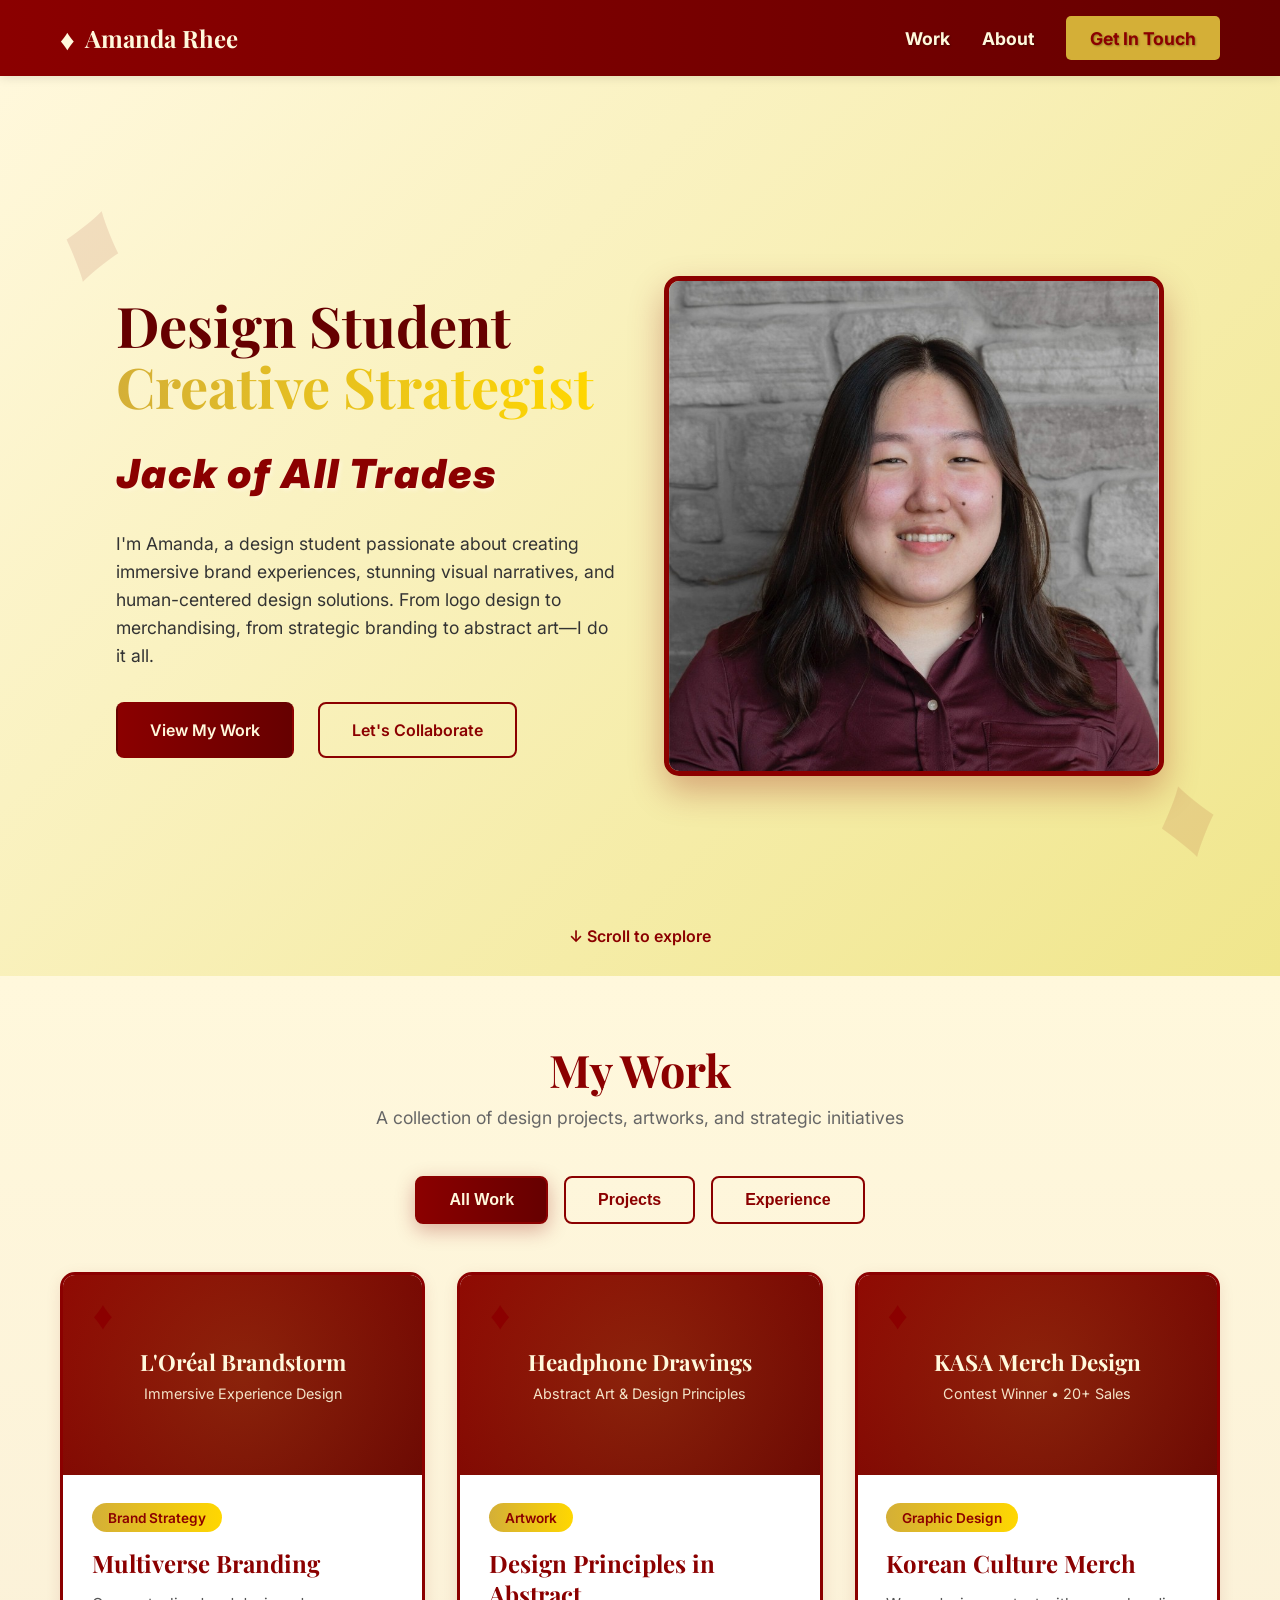
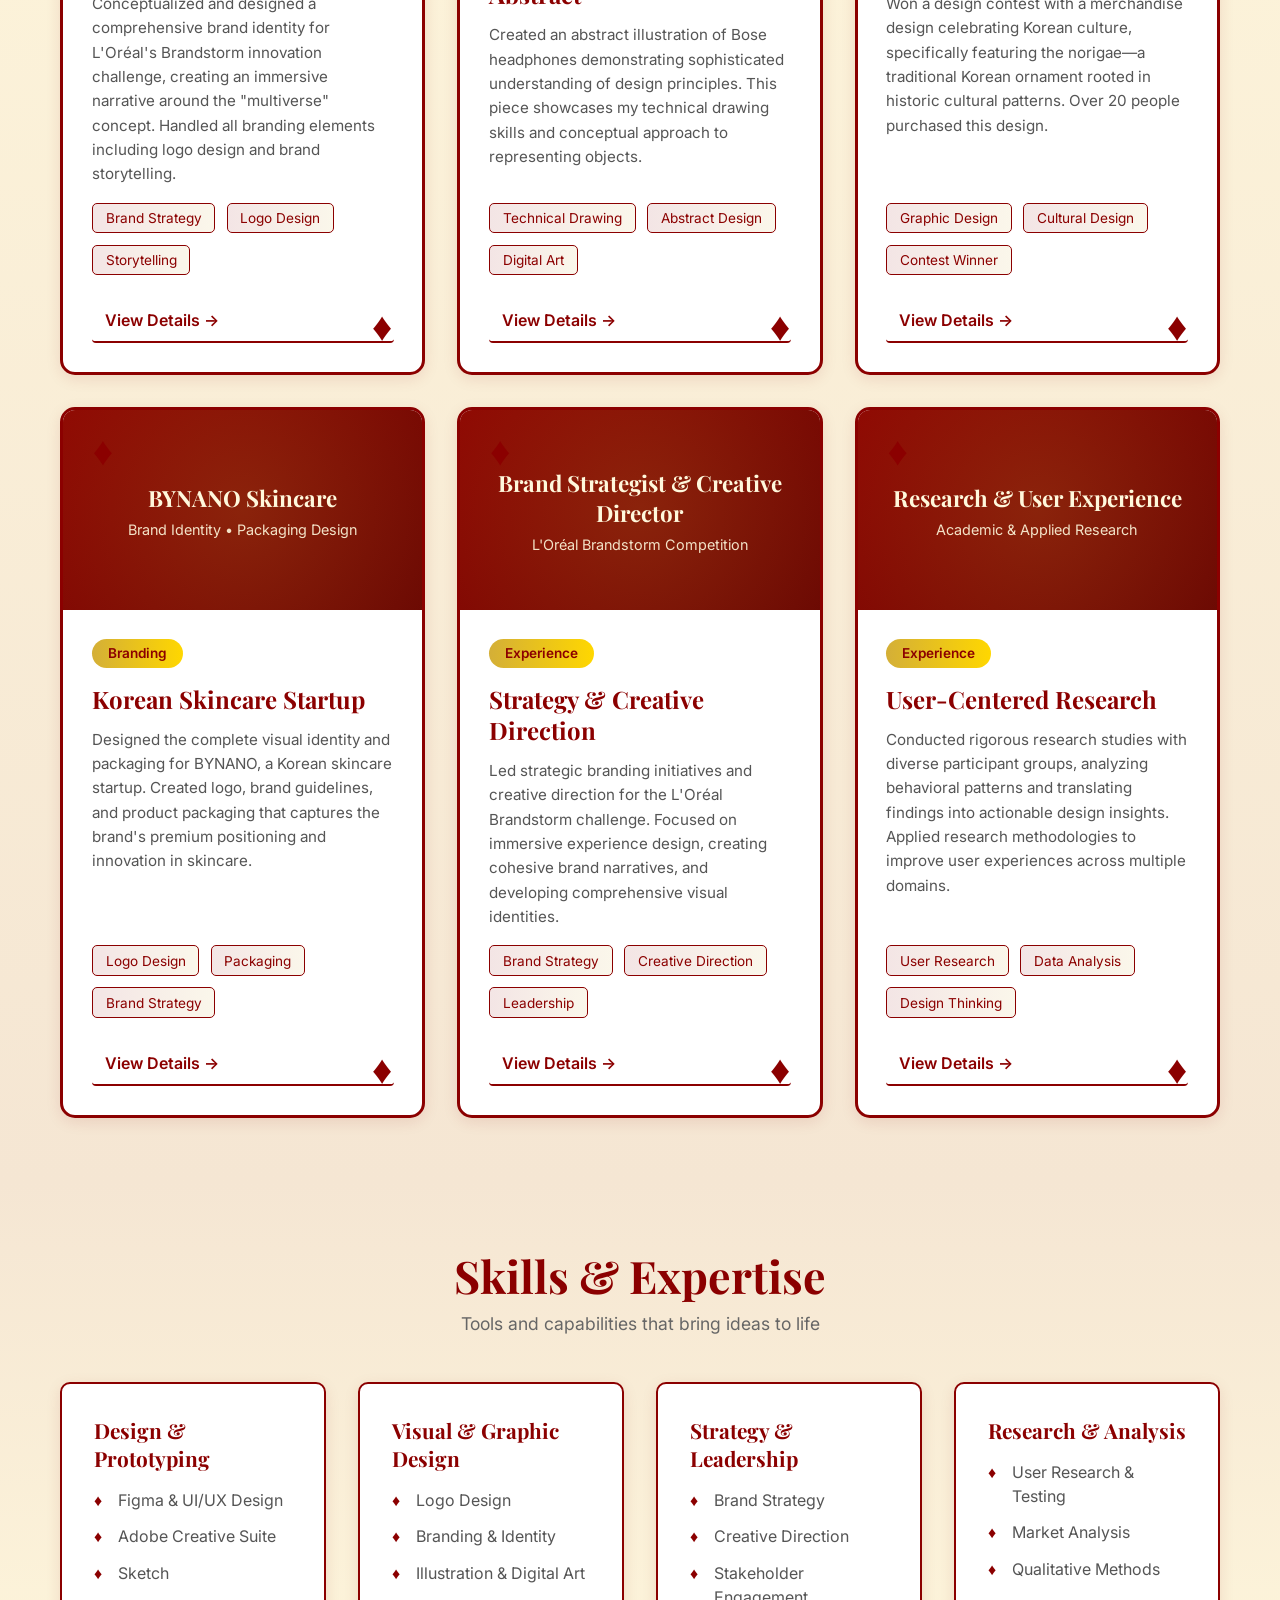
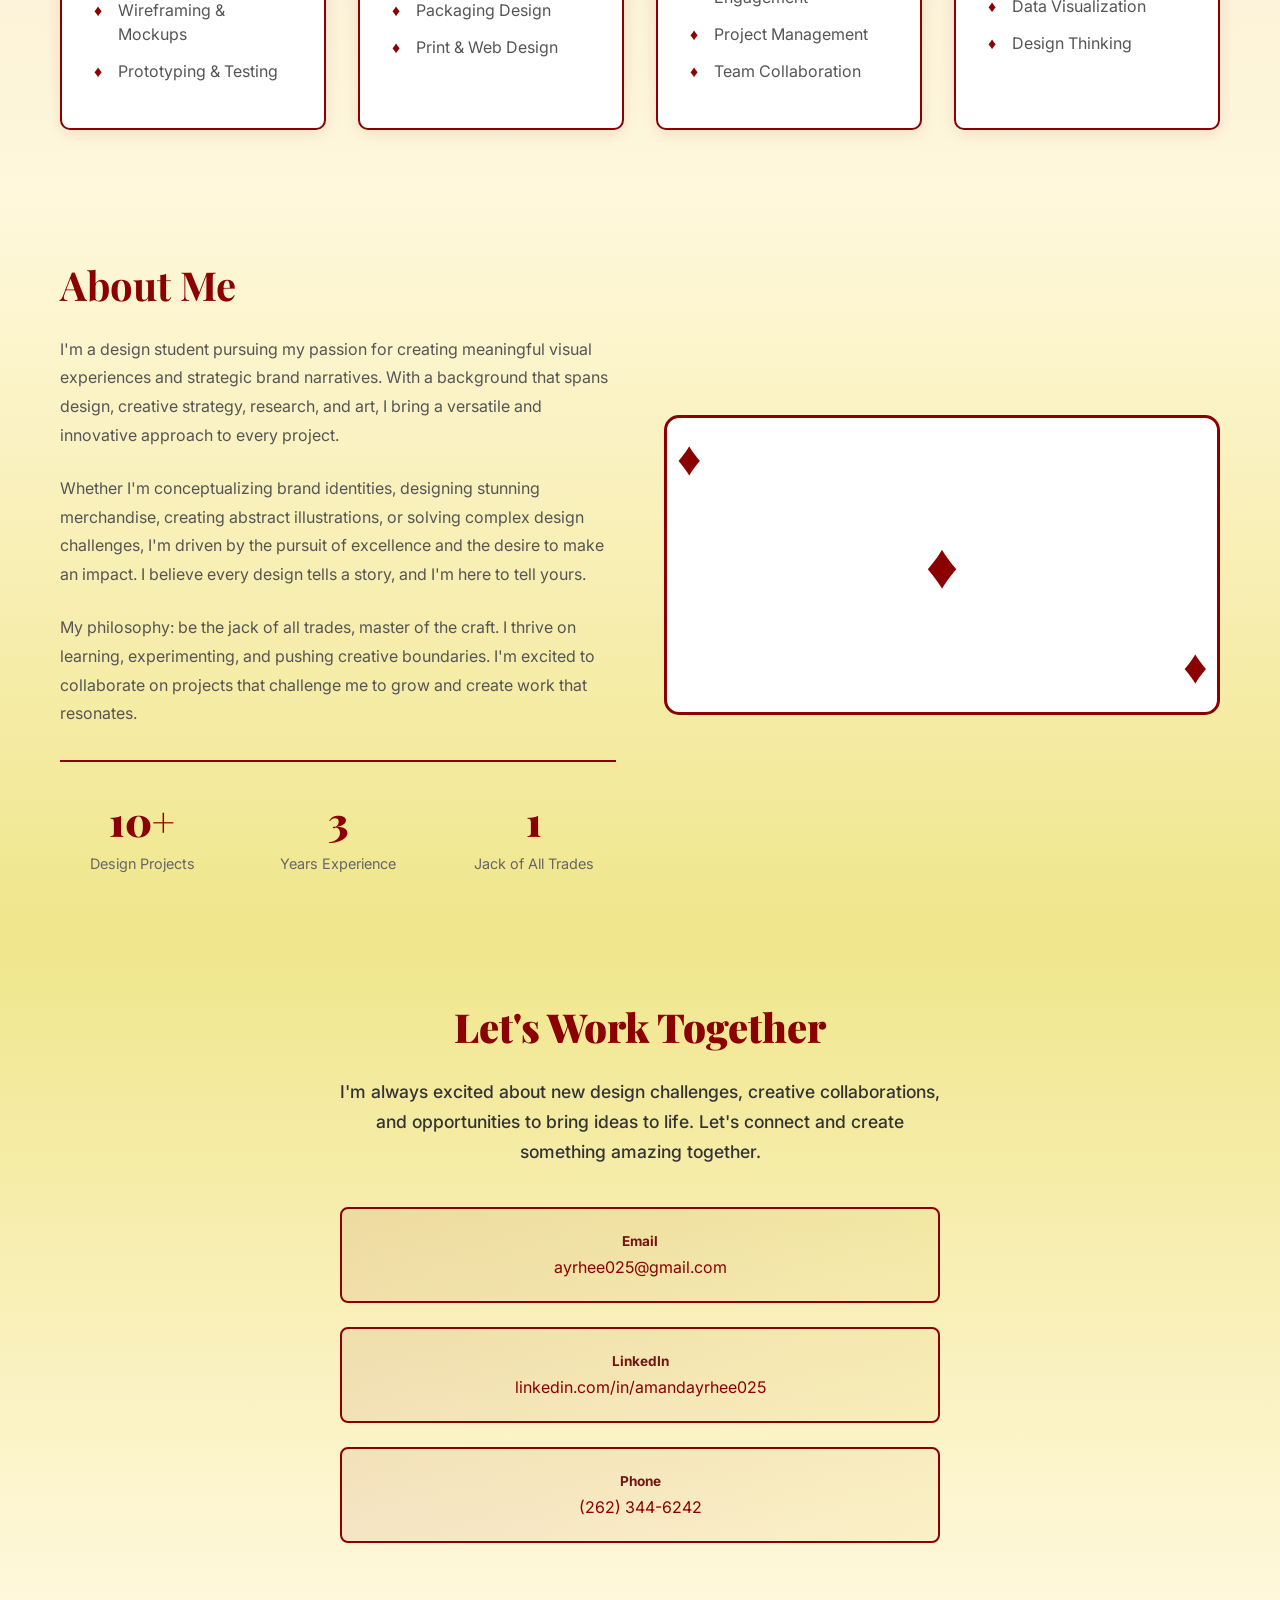
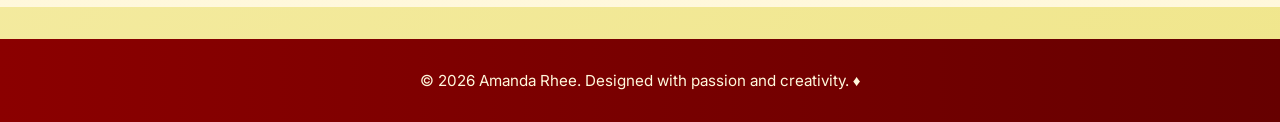
==== commit 8d9d9919: "Mobile optimization: Add hamburger menu, improve touch targets (44px min), enhance responsive design" ====
--- a/index.html
+++ b/index.html
@@ -24,6 +24,11 @@
                 <li><a href="#about">About</a></li>
                 <li><a href="#contact" class="cta-btn">Get In Touch</a></li>
             </ul>
+            <div class="hamburger" id="hamburger">
+                <span></span>
+                <span></span>
+                <span></span>
+            </div>
         </div>
     </nav>
 
--- a/css/main.css
+++ b/css/main.css
@@ -100,12 +100,43 @@
     transform: translateY(-2px);
 }
 
+.hamburger {
+    display: none;
+    flex-direction: column;
+    cursor: pointer;
+    gap: 5px;
+}
+
+.hamburger span {
+    width: 25px;
+    height: 3px;
+    background: var(--cream);
+    border-radius: 2px;
+    transition: 0.3s ease;
+}
+
+.hamburger.active span:nth-child(1) {
+    transform: rotate(45deg) translate(8px, 8px);
+}
+
+.hamburger.active span:nth-child(2) {
+    opacity: 0;
+}
+
+.hamburger.active span:nth-child(3) {
+    transform: rotate(-45deg) translate(7px, -7px);
+}
+
 .cta-btn {
     background: var(--gold);
     color: var(--primary-maroon) !important;
     padding: 0.7rem 1.5rem;
     border-radius: 5px;
     font-weight: 600;
+    min-height: 44px;
+    display: flex;
+    align-items: center;
+    justify-content: center;
 }
 
 .cta-btn:hover {
@@ -312,6 +343,11 @@
     cursor: pointer;
     transition: all 0.3s ease;
     font-size: 1rem;
+    min-height: 44px;
+    display: flex;
+    align-items: center;
+    justify-content: center;
+    white-space: nowrap;
 }
 
 .toggle-btn.active {
@@ -495,14 +531,17 @@
 }
 
 .read-more {
-    display: inline-block;
+    display: inline-flex;
+    align-items: center;
     color: var(--primary-maroon);
     text-decoration: none;
     font-weight: 600;
     transition: all 0.3s ease;
-    align-self: flex-start;
     border-bottom: 2px solid var(--primary-maroon);
-    padding-bottom: 2px;
+    padding: 0.5rem 0.8rem;
+    min-height: 44px;
+    border-radius: 4px;
+    cursor: pointer;
 }
 
 .read-more:hover {
@@ -717,6 +756,8 @@
     color: var(--primary-maroon);
     transition: all 0.3s ease;
     border: 2px solid var(--primary-maroon);
+    min-height: 44px;
+    justify-content: center;
 }
 
 .contact-link:hover {
@@ -760,6 +801,45 @@
    ============================================ */
 
 @media (max-width: 768px) {
+    .hamburger {
+        display: flex;
+    }
+
+    .nav-menu {
+        position: absolute;
+        left: 0;
+        top: 70px;
+        flex-direction: column;
+        background: var(--primary-maroon);
+        width: 100%;
+        text-align: center;
+        display: none;
+        padding: 2rem 0;
+        gap: 0;
+        box-shadow: 0 8px 16px rgba(0, 0, 0, 0.3);
+    }
+
+    .nav-menu.active {
+        display: flex;
+    }
+
+    .nav-menu li {
+        padding: 0.8rem 0;
+        border-bottom: 1px solid rgba(255, 248, 220, 0.2);
+    }
+
+    .nav-menu li:last-child {
+        border-bottom: none;
+    }
+
+    .nav-menu a {
+        font-size: 1rem;
+        min-height: 44px;
+        display: flex;
+        align-items: center;
+        justify-content: center;
+    }
+
     .hero-content {
         grid-template-columns: 1fr;
         gap: 2rem;
@@ -773,10 +853,6 @@
         font-size: 1.8rem;
     }
 
-    .nav-menu {
-        gap: 1rem;
-    }
-
     .about-grid {
         grid-template-columns: 1fr;
     }
@@ -791,33 +867,111 @@
 
     .work-controls {
         flex-wrap: wrap;
+        gap: 0.8rem;
+    }
+
+    .toggle-btn {
+        flex: 1;
+        min-width: 80px;
     }
 }
 
 @media (max-width: 480px) {
+    .container {
+        padding: 0 15px;
+    }
+
     .hero-text h1 {
-        font-size: 2rem;
+        font-size: 1.8rem;
+    }
+
+    .hero-text p {
+        font-size: 0.95rem;
     }
 
     .motto {
-        font-size: 1.5rem;
-    }
-
-    .nav-menu {
-        gap: 0.5rem;
-        font-size: 0.9rem;
+        font-size: 1.3rem;
+    }
+
+    .nav-logo {
+        font-size: 1.2rem;
+    }
+
+    .nav-container {
+        padding: 0 15px;
     }
 
     .section-title {
-        font-size: 2rem;
+        font-size: 1.8rem;
+        margin-bottom: 1.5rem;
     }
 
     .projects-grid {
         grid-template-columns: 1fr;
+        gap: 1.5rem;
     }
 
     .skills-grid {
         grid-template-columns: 1fr;
+    }
+
+    .project-card {
+        padding: 1.5rem;
+        min-height: auto;
+    }
+
+    .project-card::before,
+    .project-card::after {
+        font-size: 1rem;
+    }
+
+    .modal-content {
+        padding: 1.5rem;
+        width: 95%;
+        margin: 1rem;
+    }
+
+    .modal-content h2 {
+        font-size: 1.5rem;
+    }
+
+    .close-modal {
+        font-size: 1.8rem;
+        right: 15px;
+        top: 15px;
+    }
+
+    .work-controls {
+        gap: 0.5rem;
+        margin: 1.5rem 0;
+    }
+
+    .toggle-btn {
+        padding: 0.7rem 1rem;
+        font-size: 0.85rem;
+        min-width: 70px;
+    }
+
+    .contact-section {
+        padding: 2rem 1.5rem;
+    }
+
+    .contact-section h2 {
+        font-size: 1.8rem;
+    }
+
+    .contact-links {
+        flex-direction: column;
+        gap: 1rem;
+    }
+
+    .contact-link {
+        width: 100%;
+    }
+
+    .about-image {
+        max-width: 100%;
+        margin-bottom: 1rem;
     }
 }
 
@@ -846,12 +1000,12 @@
 
 .modal-content {
     background: linear-gradient(135deg, #FFF8DC 0%, #FFFAF0 100%);
-    padding: 3rem;
+    padding: 2rem;
     border-radius: 15px;
     border: 3px solid var(--primary-maroon);
     max-width: 700px;
-    width: 90%;
-    max-height: 80vh;
+    width: 95%;
+    max-height: 90vh;
     overflow-y: auto;
     position: relative;
     box-shadow: 0 20px 60px rgba(0, 0, 0, 0.4);
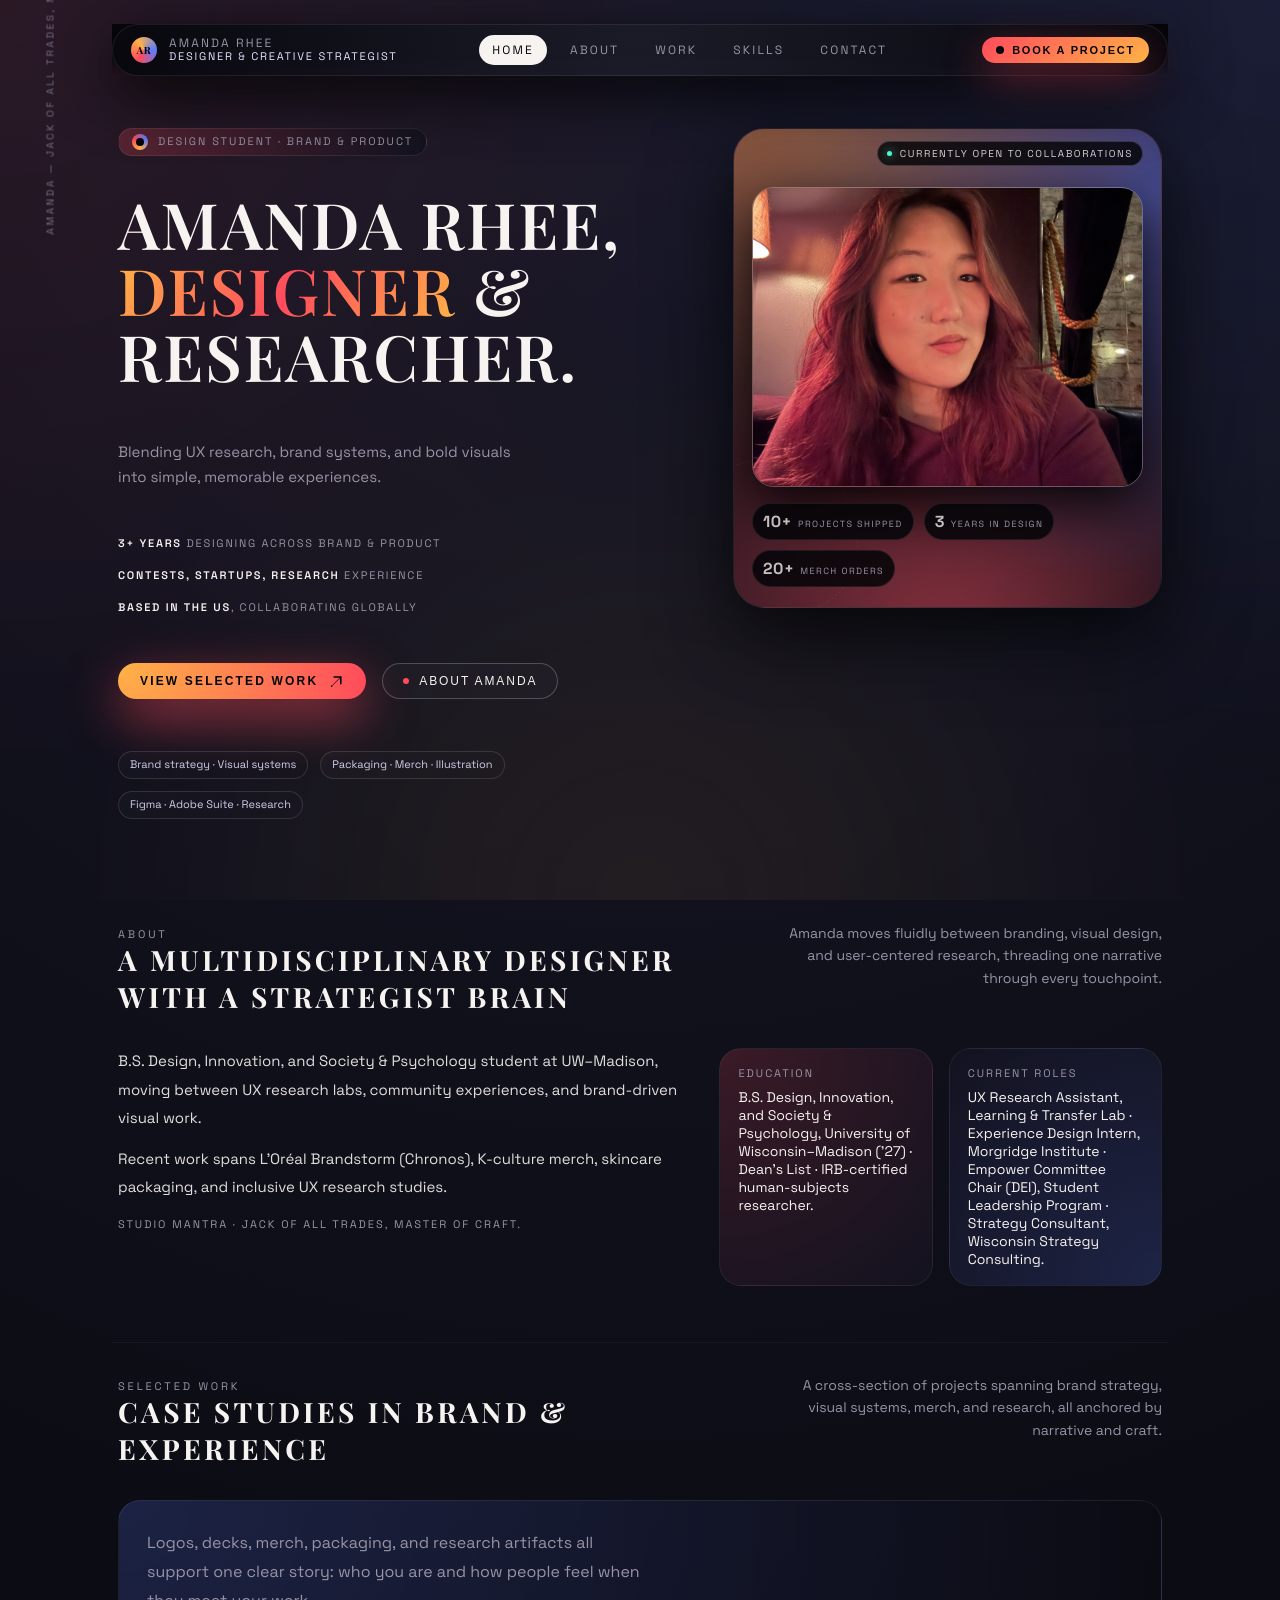
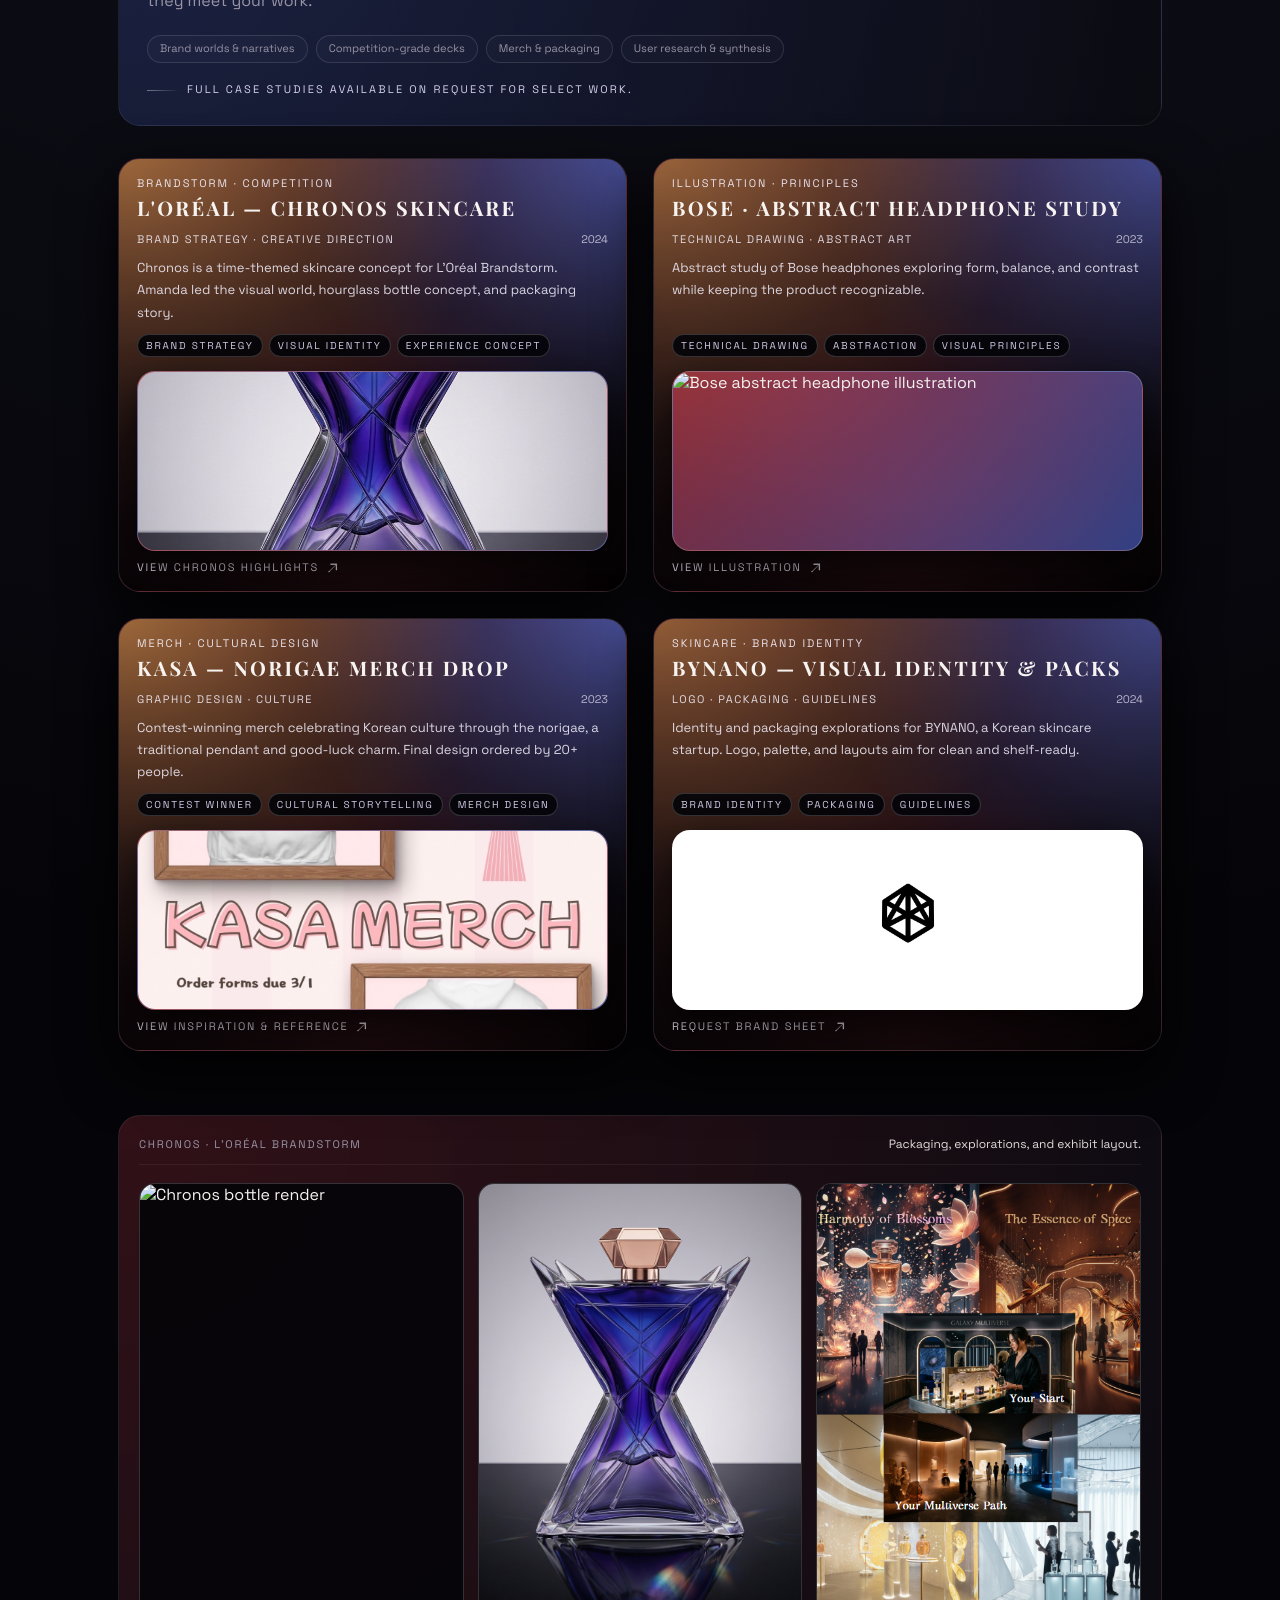
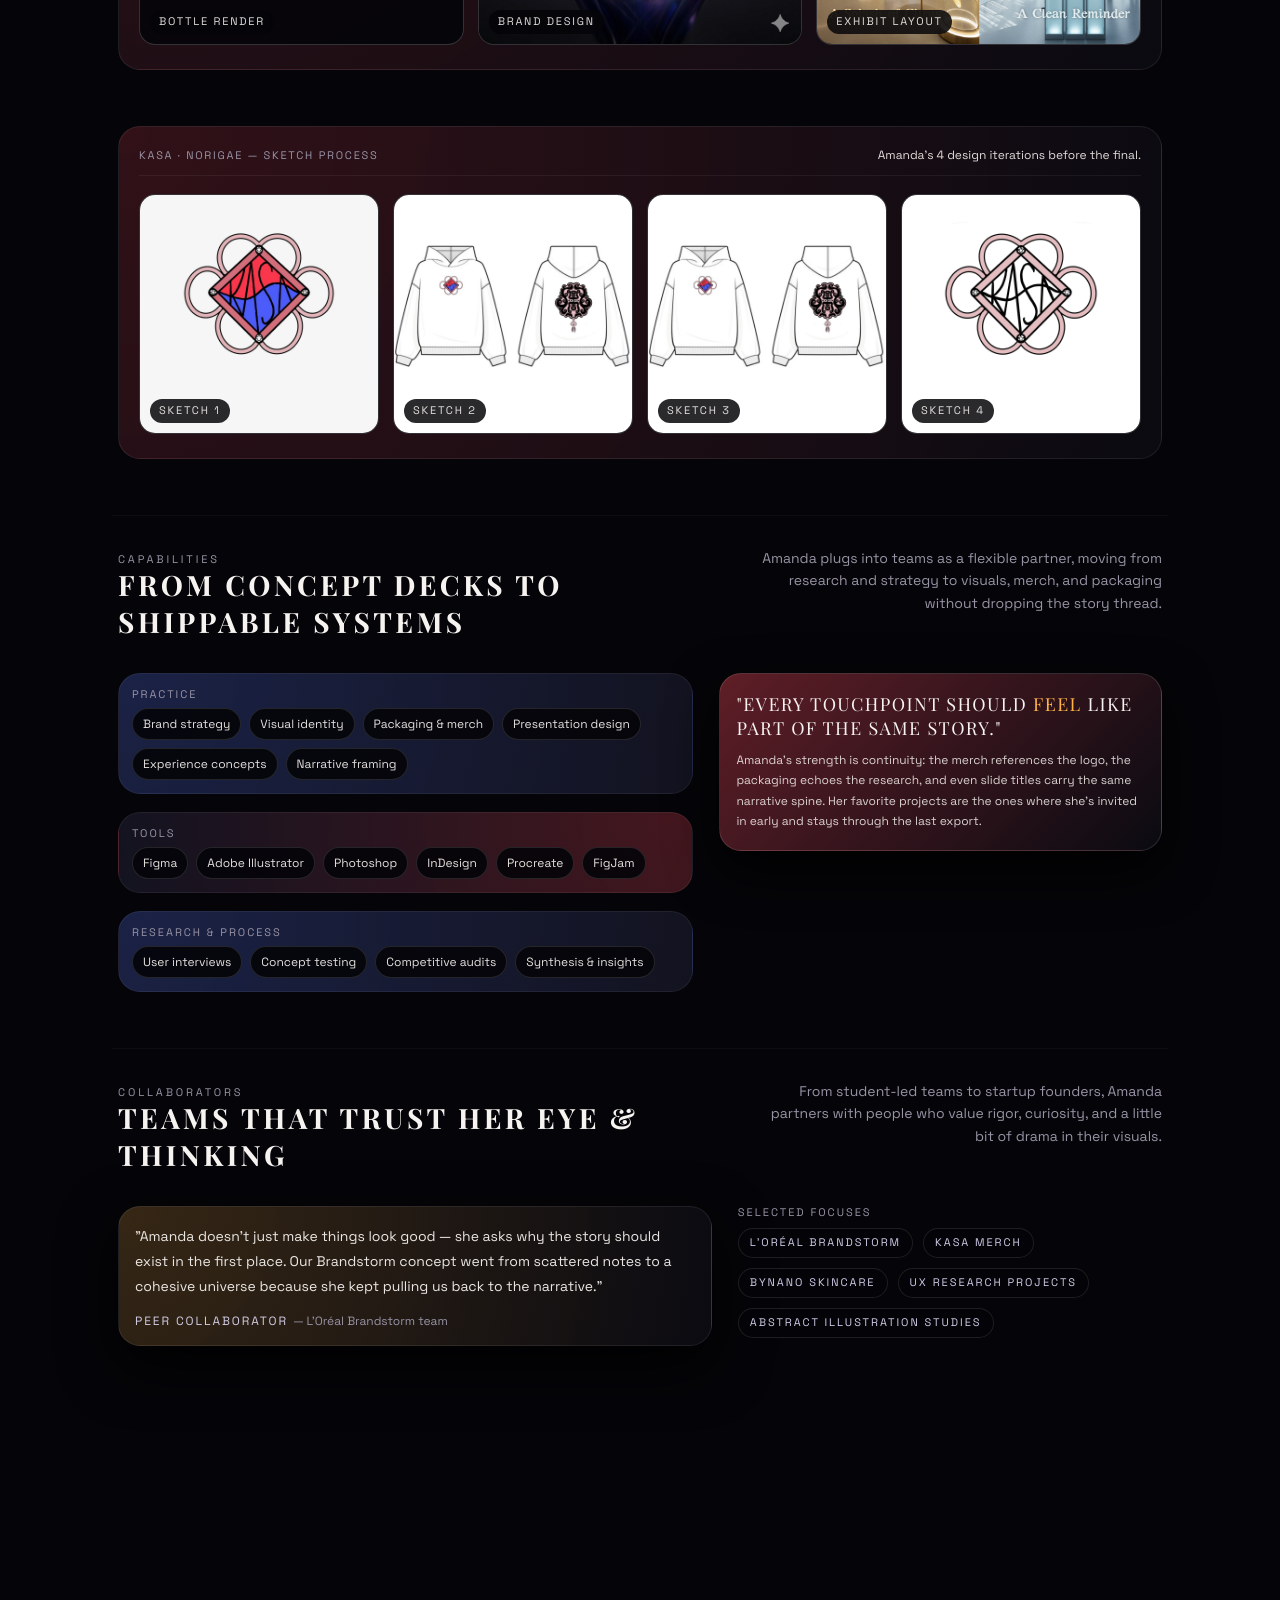
==== commit 5b236bfc: "updated finally" ====
--- a/index.html
+++ b/index.html
@@ -1,353 +1,1746 @@
 <!DOCTYPE html>
 <html lang="en">
 <head>
-    <meta charset="UTF-8" />
-    <meta name="viewport" content="width=device-width, initial-scale=1.0" />
-    <title>Amanda Rhee | Design Student & Creative Strategist</title>
-    <link rel="stylesheet" href="css/main.css" />
-    <link rel="preconnect" href="https://fonts.googleapis.com" />
-    <link rel="preconnect" href="https://fonts.gstatic.com" crossorigin />
-    <link
-        href="https://fonts.googleapis.com/css2?family=Playfair+Display:wght@700;900&family=Inter:wght@300;400;500;600;700&display=swap"
-        rel="stylesheet"
-    />
+  <meta charset="UTF-8" />
+  <title>Amanda Rhee — Designer & Creative Strategist</title>
+  <meta name="viewport" content="width=device-width, initial-scale=1" />
+  <meta
+    name="description"
+    content="Amanda Rhee is a multidisciplinary designer and creative strategist crafting bold, editorial experiences across brand, product, and visual design."
+  />
+
+  <!-- Google Fonts -->
+  <link rel="preconnect" href="https://fonts.googleapis.com">
+  <link rel="preconnect" href="https://fonts.gstatic.com" crossorigin>
+  <link
+    href="https://fonts.googleapis.com/css2?family=Playfair+Display:wght@500;700&family=Space+Grotesk:wght@400;500;600;700&display=swap"
+    rel="stylesheet"
+  >
+
+  <style>
+    :root {
+      --bg: #050509;
+      --bg-elevated: #0b0b12;
+      --bg-soft: #131320;
+      --accent: #ff4b5c;
+      --accent-soft: rgba(255, 75, 92, 0.2);
+      --accent-alt: #ffb347;
+      --text: #f7f3f0;
+      --muted: #9893a5;
+      --border-subtle: rgba(255, 255, 255, 0.08);
+      --card-radius: 22px;
+      --transition-fast: 180ms ease-out;
+      --transition-med: 260ms cubic-bezier(0.22, 0.61, 0.36, 1);
+      --shadow-soft: 0 26px 80px rgba(0, 0, 0, 0.75);
+      --nav-height: 76px;
+      --grid-gap: 26px;
+    }
+
+    * { box-sizing: border-box; margin: 0; padding: 0; }
+
+    html, body {
+      scroll-behavior: smooth;
+      background: radial-gradient(circle at top, #181828 0, #050509 48%);
+      color: var(--text);
+      font-family: "Space Grotesk", system-ui, -apple-system, BlinkMacSystemFont, sans-serif;
+      text-rendering: geometricPrecision;
+      -webkit-font-smoothing: antialiased;
+    }
+
+    body { min-height: 100vh; color-scheme: dark; }
+    a { color: inherit; text-decoration: none; }
+    img { max-width: 100%; display: block; }
+
+    /* ─── Layout ─── */
+
+    .page {
+      max-width: 1120px;
+      margin: 0 auto;
+      padding: 24px clamp(18px, 4vw, 32px) 80px;
+      position: relative;
+      isolation: isolate;
+    }
+
+    .page::before {
+      content: "";
+      position: fixed;
+      inset: 0;
+      opacity: 0.16;
+      background:
+        radial-gradient(circle at 0 0,   rgba(255, 75, 92, 0.6)  0, transparent 50%),
+        radial-gradient(circle at 100% 0, rgba(90, 125, 255, 0.55) 0, transparent 50%),
+        radial-gradient(circle at 50% 100%, rgba(255, 179, 71, 0.45) 0, transparent 52%);
+      pointer-events: none;
+      mix-blend-mode: screen;
+      z-index: -2;
+    }
+
+    .noise-overlay {
+      position: fixed;
+      inset: -40px;
+      mix-blend-mode: soft-light;
+      opacity: 0.35;
+      pointer-events: none;
+      background-image: url("data:image/svg+xml,%3Csvg viewBox='0 0 160 160' xmlns='http://www.w3.org/2000/svg'%3E%3Cfilter id='n'%3E%3CfeTurbulence type='fractalNoise' baseFrequency='2.2' numOctaves='3' stitchTiles='stitch'/%3E%3C/filter%3E%3Crect width='100%25' height='100%25' filter='url(%23n)' opacity='0.6'/%3E%3C/svg%3E");
+      z-index: -1;
+    }
+
+    /* ─── Nav ─── */
+
+    .nav {
+      position: sticky;
+      top: 0;
+      z-index: 40;
+      backdrop-filter: blur(18px);
+      background: linear-gradient(to bottom, rgba(5,5,9,0.94), rgba(5,5,9,0.84), transparent);
+      margin-bottom: 18px;
+    }
+
+    .nav-inner {
+      display: flex;
+      align-items: center;
+      justify-content: space-between;
+      border: 1px solid var(--border-subtle);
+      border-radius: 999px;
+      padding: 10px 18px;
+      background: radial-gradient(circle at top, rgba(30,30,44,0.9), rgba(8,8,14,0.96));
+      box-shadow: 0 18px 60px rgba(0,0,0,0.85);
+    }
+
+    .nav-left { display: flex; align-items: center; gap: 12px; }
+
+    .brand-mark {
+      width: 26px; height: 26px;
+      border-radius: 999px;
+      background: conic-gradient(from 210deg, #ff4b5c, #ffb347, #5c7bff, #ff4b5c);
+      display: grid; place-items: center;
+      overflow: hidden;
+    }
+
+    .brand-mark::after {
+      content: "AR";
+      font-family: "Playfair Display", serif;
+      font-weight: 700;
+      font-size: 10px;
+      color: #050509;
+      letter-spacing: 0.08em;
+    }
+
+    .brand-text { display: flex; flex-direction: column; line-height: 1.1; }
+
+    .brand-name {
+      font-size: 12px;
+      letter-spacing: 0.18em;
+      text-transform: uppercase;
+      color: var(--muted);
+    }
+
+    .brand-role {
+      font-size: 11px;
+      color: #e7e1ff;
+      text-transform: uppercase;
+      letter-spacing: 0.16em;
+    }
+
+    .nav-links {
+      display: flex; align-items: center; gap: 10px;
+      font-size: 12px; text-transform: uppercase; letter-spacing: 0.18em;
+    }
+
+    .nav-links a {
+      padding: 6px 12px;
+      border-radius: 999px;
+      color: var(--muted);
+      border: 1px solid transparent;
+      transition: color var(--transition-fast), background-color var(--transition-fast), border-color var(--transition-fast), transform 140ms ease-out;
+    }
+
+    .nav-links a:hover {
+      color: var(--text);
+      border-color: rgba(255,255,255,0.06);
+      background: rgba(255,255,255,0.02);
+      transform: translateY(-1px);
+    }
+
+    .nav-links a.is-active {
+      color: #050509;
+      background: var(--text);
+      border-color: transparent;
+    }
+
+    .nav-cta {
+      padding: 7px 14px;
+      border-radius: 999px;
+      background: linear-gradient(135deg, var(--accent), var(--accent-alt));
+      color: #050509;
+      font-weight: 600;
+      font-size: 11px;
+      letter-spacing: 0.16em;
+      text-transform: uppercase;
+      border: none;
+      display: inline-flex; align-items: center; gap: 8px;
+      box-shadow: 0 14px 40px rgba(255, 75, 92, 0.4);
+      transition: transform 150ms ease-out, box-shadow 150ms ease-out;
+      cursor: pointer;
+    }
+
+    .nav-cta span.dot {
+      width: 8px; height: 8px;
+      border-radius: 999px;
+      background: #050509;
+    }
+
+    .nav-cta:hover {
+      transform: translateY(-1px);
+      box-shadow: 0 18px 52px rgba(255, 75, 92, 0.6);
+    }
+
+    /* ─── Hero ─── */
+    /* 2-column: content left, portrait card right */
+
+    .hero {
+      display: grid;
+      grid-template-columns: minmax(0, 1.35fr) minmax(0, 1fr);
+      gap: 36px;
+      padding: 34px 6px 72px;
+      align-items: flex-start;
+      position: relative;
+    }
+
+    .hero-content {
+      display: flex;
+      flex-direction: column;
+      gap: 18px;
+    }
+
+    .hero-tagline {
+      display: inline-flex; align-items: center; gap: 10px;
+      padding: 5px 13px;
+      border-radius: 999px;
+      border: 1px solid rgba(255,255,255,0.08);
+      background: radial-gradient(circle at top left, rgba(255,75,92,0.24), rgba(19,19,32,0.92));
+      color: var(--muted);
+      font-size: 11px; letter-spacing: 0.18em; text-transform: uppercase;
+      margin-bottom: 18px;
+      width: fit-content;
+    }
+
+    .hero-tagline-pill {
+      width: 16px; height: 16px;
+      border-radius: 999px;
+      background: conic-gradient(from 180deg, #ffb347, #ff4b5c, #5c7bff, #ffb347);
+      display: grid; place-items: center;
+    }
+
+    .hero-tagline-pill-inner {
+      width: 8px; height: 8px;
+      border-radius: 999px;
+      background: #050509;
+    }
+
+    .hero-title-wrap { position: relative; margin-bottom: 16px; }
+
+    .hero-eyebrow {
+      position: absolute;
+      left: -68px; top: 36px;
+      transform: rotate(-90deg);
+      transform-origin: left center;
+      font-size: 10px; letter-spacing: 0.26em; text-transform: uppercase;
+      color: rgba(152,147,165,0.7);
+      display: none;
+    }
+
+    .hero-title {
+      font-family: "Playfair Display", serif;
+      font-weight: 600;
+      font-size: clamp(40px, 5.5vw, 64px);
+      line-height: 1.03;
+      letter-spacing: 0.03em;
+      text-transform: uppercase;
+    }
+
+    .hero-title span.accent {
+      display: inline-block;
+      background: linear-gradient(120deg, #ffb347, #ff4b5c, #ffb347);
+      background-clip: text;
+      -webkit-background-clip: text;
+      color: transparent;
+    }
+
+    .hero-subtitle {
+      margin-top: 16px;
+      max-width: 420px;
+      color: var(--muted);
+      font-size: 15px;
+      line-height: 1.7;
+    }
+
+    .hero-meta {
+      display: flex; flex-wrap: wrap; gap: 18px;
+      margin-top: 28px;
+      font-size: 11px; letter-spacing: 0.16em; text-transform: uppercase;
+      color: var(--muted);
+    }
+
+    .hero-meta span strong { color: var(--text); font-weight: 600; }
+
+    .hero-actions {
+      margin-top: 30px;
+      display: flex; flex-wrap: wrap; gap: 16px; align-items: center;
+    }
+
+    .hero-primary {
+      padding: 10px 22px;
+      border-radius: 999px;
+      border: none;
+      background: radial-gradient(circle at top left, #ffb347, #ff4b5c);
+      color: #050509;
+      font-size: 12px; letter-spacing: 0.18em; text-transform: uppercase;
+      font-weight: 600;
+      display: inline-flex; align-items: center; gap: 10px;
+      cursor: pointer;
+      box-shadow: 0 18px 50px rgba(255, 75, 92, 0.6);
+      transition: transform 160ms ease-out, box-shadow 160ms ease-out;
+    }
+
+    .hero-primary svg { width: 16px; height: 16px; }
+
+    .hero-primary:hover {
+      transform: translateY(-2px);
+      box-shadow: 0 22px 64px rgba(255, 75, 92, 0.75);
+    }
+
+    .hero-secondary {
+      font-size: 12px; letter-spacing: 0.16em; text-transform: uppercase;
+      color: var(--text);
+      display: inline-flex; align-items: center; gap: 10px;
+      padding: 10px 20px;
+      border: 1px solid rgba(255,255,255,0.22);
+      border-radius: 999px;
+      background: rgba(255,255,255,0.02);
+      cursor: pointer;
+      transition: all var(--transition-fast);
+    }
+
+    .hero-secondary-dot {
+      width: 6px; height: 6px;
+      border-radius: 999px;
+      background: var(--accent);
+    }
+
+    .hero-secondary:hover {
+      border-color: rgba(255,255,255,0.4);
+      background: rgba(255,255,255,0.05);
+      color: var(--accent-alt);
+      transform: translateY(-1px);
+    }
+
+    .hero-badge-row {
+      margin-top: 34px;
+      display: flex; flex-wrap: wrap; gap: 12px;
+      font-size: 11px;
+    }
+
+    .badge-chip {
+      padding: 6px 11px;
+      border-radius: 999px;
+      border: 1px solid rgba(255,255,255,0.12);
+      color: rgba(231,225,255,0.9);
+      background: linear-gradient(135deg, rgba(255,255,255,0.02), rgba(255,255,255,0.0));
+      backdrop-filter: blur(12px);
+    }
+
+    /* ─── Hero Right — Portrait Card ─── */
+
+    .hero-right { position: relative; }
+
+    .hero-portrait-card {
+      border-radius: 32px;
+      padding: 18px 18px 20px;
+      background: radial-gradient(circle at 0 0, rgba(255,75,92,0.22), rgba(11,11,18,0.98));
+      border: 1px solid rgba(255,255,255,0.08);
+      box-shadow: var(--shadow-soft);
+      position: relative;
+      overflow: hidden;
+    }
+
+    .hero-portrait-gradient {
+      position: absolute;
+      inset: -10%;
+      background:
+        radial-gradient(circle at 15% 0,   rgba(255,179,71, 0.5), transparent 55%),
+        radial-gradient(circle at 90% 20%,  rgba(92,123,255,0.6), transparent 60%),
+        radial-gradient(circle at 50% 100%, rgba(255,75,92, 0.62), transparent 55%);
+      mix-blend-mode: screen;
+      opacity: 0.8;
+      pointer-events: none;
+    }
+
+    /* Amanda's actual photo inside the card */
+    .hero-photo {
+      position: relative;
+      z-index: 1;
+      width: 100%;
+      height: 300px;
+      object-fit: cover;
+      object-position: center top;
+      border-radius: 22px;
+      border: 1px solid rgba(255,255,255,0.22);
+      display: block;
+      margin-top: 40px;         /* clear the floating label */
+      box-shadow: 0 20px 56px rgba(0,0,0,0.9);
+    }
+
+    .hero-floating-label {
+      position: absolute;
+      top: 12px; right: 18px;
+      padding: 5px 9px;
+      border-radius: 999px;
+      background: rgba(5,5,9,0.84);
+      backdrop-filter: blur(12px);
+      border: 1px solid rgba(255,255,255,0.18);
+      font-size: 10px; text-transform: uppercase; letter-spacing: 0.16em;
+      color: rgba(247,243,240,0.86);
+      display: inline-flex; align-items: center; gap: 8px;
+      z-index: 2;
+    }
+
+    .hero-floating-label-dot {
+      width: 5px; height: 5px;
+      border-radius: 999px;
+      background: #4ffdce;
+      box-shadow: 0 0 10px rgba(79,253,206,0.9);
+    }
+
+    .hero-stat-row {
+      display: flex; flex-wrap: wrap; gap: 10px;
+      margin-top: 16px;
+      font-size: 11px;
+      color: rgba(247,243,240,0.78);
+      z-index: 1;
+      position: relative;
+    }
+
+    .hero-stat {
+      padding: 7px 10px;
+      border-radius: 999px;
+      background: rgba(5,5,9,0.86);
+      border: 1px solid rgba(255,255,255,0.08);
+      display: inline-flex; gap: 6px; align-items: baseline;
+    }
+
+    .hero-stat strong { font-size: 16px; letter-spacing: 0.03em; }
+
+    .hero-stat span.label {
+      text-transform: uppercase;
+      letter-spacing: 0.16em;
+      font-size: 9px;
+      color: var(--muted);
+    }
+
+    .hero-stroke {
+      position: absolute;
+      left: -40px; bottom: -10px;
+      width: 160px; height: 160px;
+      border-radius: 40%;
+      border: 1px dashed rgba(255,255,255,0.15);
+      opacity: 0.5;
+      transform: rotate(-16deg);
+      pointer-events: none;
+    }
+
+    /* ─── Sections ─── */
+
+    section {
+      padding: 32px 6px 56px;
+      border-top: 1px solid rgba(255,255,255,0.04);
+      position: relative;
+    }
+
+    section:first-of-type { border-top: none; }
+
+    .section-header {
+      display: flex;
+      justify-content: space-between;
+      align-items: baseline;
+      margin-bottom: 32px;
+      gap: 20px;
+    }
+
+    .section-label {
+      font-size: 11px; letter-spacing: 0.26em;
+      text-transform: uppercase;
+      color: var(--muted);
+    }
+
+    .section-title {
+      font-family: "Playfair Display", serif;
+      font-size: 28px; letter-spacing: 0.12em;
+      text-transform: uppercase;
+      color: var(--text);
+    }
+
+    .section-kicker {
+      font-size: 14px; color: var(--muted);
+      max-width: 400px; line-height: 1.6;
+      text-align: right;
+    }
+
+    /* ─── About ─── */
+
+    .about-grid {
+      display: grid;
+      grid-template-columns: minmax(0, 1.3fr) minmax(0, 1fr);
+      gap: var(--grid-gap);
+      align-items: flex-start;
+    }
+
+    .about-body {
+      font-size: 15px; line-height: 1.9;
+      color: rgba(247,243,240,0.9);
+      max-width: 36rem;
+    }
+
+    .about-body p + p { margin-top: 12px; }
+
+    .about-meta-grid {
+      display: grid;
+      grid-template-columns: repeat(2, minmax(0, 1fr));
+      gap: 16px;
+      font-size: 12px;
+    }
+
+    .about-meta-card {
+      border-radius: var(--card-radius);
+      padding: 18px 18px 16px;
+      border: 1px solid rgba(255,255,255,0.06);
+      background: radial-gradient(circle at top left, rgba(255,75,92,0.18), rgba(19,19,32,1));
+      transition: transform var(--transition-fast), border-color var(--transition-fast);
+    }
+
+    .about-meta-card:hover { transform: translateY(-2px); border-color: rgba(255,255,255,0.12); }
+
+    .about-meta-card:nth-child(2) {
+      background: radial-gradient(circle at bottom right, rgba(92,123,255,0.2), rgba(19,19,32,1));
+    }
+
+    .about-meta-label {
+      font-size: 11px; text-transform: uppercase;
+      letter-spacing: 0.18em; color: var(--muted);
+      margin-bottom: 8px;
+    }
+
+    .about-meta-value { font-size: 14px; color: var(--text); }
+
+    .about-footnote {
+      margin-top: 12px;
+      font-size: 11px; color: var(--muted);
+      text-transform: uppercase; letter-spacing: 0.18em;
+    }
+
+    /* ─── Work ─── */
+
+    .work-grid { display: grid; grid-template-columns: minmax(0, 1fr); gap: 32px; }
+
+    .work-intro {
+      display: flex; flex-direction: column; gap: 20px; justify-content: space-between;
+      padding: 28px;
+      border-radius: var(--card-radius);
+      border: 1px solid rgba(255,255,255,0.08);
+      background: radial-gradient(circle at top left, rgba(92,123,255,0.2), rgba(11,11,18,0.98));
+    }
+
+    .work-intro p { font-size: 16px; line-height: 1.8; color: var(--muted); max-width: 32rem; }
+
+    .work-note {
+      font-size: 11px; text-transform: uppercase; letter-spacing: 0.2em;
+      color: rgba(231,225,255,0.9);
+      display: flex; align-items: center; gap: 8px;
+    }
+
+    .work-note::before {
+      content: "";
+      flex: 0 0 32px; height: 1px;
+      background: linear-gradient(to right, rgba(255,255,255,0.4), transparent);
+    }
+
+    .work-tags-inline {
+      display: flex; flex-wrap: wrap; gap: 8px;
+      font-size: 11px; color: var(--muted);
+    }
+
+    .work-tags-inline span {
+      padding: 6px 12px;
+      border-radius: 999px;
+      border: 1px solid rgba(255,255,255,0.12);
+      background: rgba(255,255,255,0.02);
+      transition: border-color var(--transition-fast), background var(--transition-fast);
+    }
+
+    .work-tags-inline span:hover {
+      border-color: rgba(255,255,255,0.22);
+      background: rgba(255,255,255,0.05);
+    }
+
+    .work-list {
+      display: grid;
+      grid-template-columns: repeat(2, minmax(0, 1fr));
+      grid-auto-rows: 1fr;       /* all rows same height */
+      gap: var(--grid-gap);
+      align-items: stretch;
+    }
+
+    /* ─── Project Cards ─── */
+
+    .project-card {
+      position: relative;
+      border-radius: var(--card-radius);
+      padding: 18px 18px 16px;
+      background: radial-gradient(circle at top left, rgba(255,75,92,0.3), rgba(11,11,18,0.98));
+      overflow: hidden;
+      border: 1px solid rgba(255,255,255,0.08);
+      box-shadow: 0 22px 56px rgba(0,0,0,0.9);
+      cursor: pointer;
+      transition: transform var(--transition-med), box-shadow var(--transition-med), border-color var(--transition-med);
+      display: flex; flex-direction: column;
+      height: 100%;
+    }
+
+    /* All cards uniform — no offsets or spanning overrides */
+
+    .project-bg {
+      position: absolute; inset: 0;
+      background:
+        radial-gradient(circle at 0 0,   rgba(255,179,71,0.65), transparent 55%),
+        radial-gradient(circle at 100% 0, rgba(92,123,255,0.7),  transparent 50%),
+        radial-gradient(circle at 50% 100%, rgba(255,75,92,0.8), transparent 58%);
+      mix-blend-mode: screen;
+      opacity: 0.9;
+      transition: opacity 220ms ease-out;
+      pointer-events: none;
+    }
+
+    .project-overlay {
+      position: absolute; inset: 0;
+      background: linear-gradient(to bottom, rgba(0,0,0,0.15), rgba(5,5,9,0.9));
+      mix-blend-mode: multiply;
+      pointer-events: none;
+    }
+
+    .project-card-inner {
+      position: relative;
+      z-index: 1;
+      display: flex;
+      flex-direction: column;
+      height: 100%;
+    }
+
+    .project-kicker {
+      font-size: 11px; letter-spacing: 0.18em; text-transform: uppercase;
+      color: rgba(246,242,255,0.9); margin-bottom: 6px;
+    }
+
+    .project-title {
+      font-family: "Playfair Display", serif;
+      font-size: 20px; text-transform: uppercase; letter-spacing: 0.12em;
+      margin-bottom: 12px; line-height: 1.2; color: var(--text);
+    }
+
+    .project-meta-row {
+      display: flex; justify-content: space-between; align-items: baseline;
+      gap: 8px; margin-bottom: 10px;
+      font-size: 12px; color: rgba(246,242,255,0.86);
+    }
+
+    .project-meta-role { text-transform: uppercase; letter-spacing: 0.14em; font-size: 11px; }
+    .project-meta-year { font-size: 11px; color: rgba(246,242,255,0.7); }
+
+    .project-desc {
+      font-size: 13px; line-height: 1.7;
+      color: rgba(246,242,255,0.86);
+      margin-bottom: 10px;
+      flex-grow: 1;
+    }
+
+    .project-tags {
+      display: flex; flex-wrap: wrap; gap: 6px;
+      font-size: 10px; text-transform: uppercase; letter-spacing: 0.18em;
+    }
+
+    .project-tag {
+      padding: 4px 8px;
+      border-radius: 999px;
+      border: 1px solid rgba(255,255,255,0.18);
+      background: rgba(5,5,9,0.9);
+      color: rgba(231,225,255,0.9);
+    }
+
+    .project-media {
+      margin-top: 14px;
+      border-radius: 18px;
+      overflow: hidden;
+      border: 1px solid rgba(255,255,255,0.2);
+      background: linear-gradient(135deg, rgba(255,75,92,0.5), rgba(92,123,255,0.5));
+      height: 180px;          /* fixed height — all cards identical */
+      flex-shrink: 0;
+      position: relative;
+      transition: transform var(--transition-med), box-shadow var(--transition-med);
+      box-shadow: 0 16px 40px rgba(0,0,0,0.75);
+    }
+
+    .project-media img {
+      width: 100%;
+      height: 100%;
+      object-fit: cover;
+      object-position: center;
+      display: block;
+    }
+
+    .project-link {
+      margin-top: 10px;
+      font-size: 11px; letter-spacing: 0.16em; text-transform: uppercase;
+      color: rgba(246,242,255,0.92);
+      display: inline-flex; align-items: center; gap: 7px;
+      cursor: pointer;
+    }
+
+    .project-link svg { width: 13px; height: 13px; }
+
+    .project-card:hover {
+      transform: translateY(-6px) scale(1.01);
+      border-color: rgba(255,255,255,0.18);
+      box-shadow: 0 30px 80px rgba(0,0,0,0.95);
+    }
+
+    .project-card:hover .project-media {
+      transform: scale(1.03);
+      box-shadow: 0 26px 70px rgba(0,0,0,0.95);
+    }
+
+    .project-card:hover .project-bg { opacity: 1; }
+
+    /* ─── Chronos Gallery ─── */
+
+    .chronos-gallery {
+      margin-top: 32px; padding: 20px;
+      border-radius: var(--card-radius);
+      border: 1px solid rgba(255,255,255,0.08);
+      background: radial-gradient(circle at 0 0, rgba(255,75,92,0.18), rgba(11,11,18,0.96));
+    }
+
+    .chronos-header {
+      display: flex; justify-content: space-between; align-items: baseline;
+      gap: 12px; margin-bottom: 18px;
+      font-size: 12px; color: rgba(247,243,240,0.9);
+      padding-bottom: 12px;
+      border-bottom: 1px solid rgba(255,255,255,0.06);
+    }
+
+    .chronos-header span.label {
+      text-transform: uppercase; letter-spacing: 0.16em;
+      font-size: 11px; color: var(--muted);
+    }
+
+    .chronos-strip {
+      display: grid;
+      grid-auto-flow: column;
+      grid-auto-columns: minmax(160px, 1fr);
+      gap: 14px;
+      overflow-x: auto;
+      padding-bottom: 4px;
+      scrollbar-width: none;
+    }
+
+    .chronos-strip::-webkit-scrollbar { display: none; }
+
+    .chronos-item {
+      border-radius: 16px; overflow: hidden;
+      border: 1px solid rgba(255,255,255,0.18);
+      background: rgba(5,5,9,0.9);
+      min-height: 140px;
+      position: relative;
+      transition: transform var(--transition-fast), border-color var(--transition-fast);
+      cursor: pointer;
+    }
+
+    .chronos-item:hover { transform: translateY(-4px); border-color: rgba(255,255,255,0.28); }
+
+    .chronos-item img { width: 100%; height: 100%; object-fit: cover; display: block; }
+
+    .chronos-item > span {
+      position: absolute; left: 10px; bottom: 10px;
+      font-size: 11px; letter-spacing: 0.16em; text-transform: uppercase;
+      color: rgba(247,243,240,0.9);
+      background: rgba(5,5,9,0.85);
+      padding: 5px 9px; border-radius: 999px;
+      backdrop-filter: blur(10px);
+    }
+
+    .chronos-placeholder {
+      display: flex; align-items: center; justify-content: center;
+      background: linear-gradient(135deg, rgba(92,123,255,0.3), rgba(255,75,92,0.3)) !important;
+    }
+
+    .chronos-label {
+      font-size: 13px; letter-spacing: 0.16em; text-transform: uppercase;
+      color: rgba(247,243,240,0.9); font-weight: 600;
+      text-align: center; padding: 20px;
+    }
+
+    /* ─── Skills ─── */
+
+    .skills-layout {
+      display: grid;
+      grid-template-columns: minmax(0, 1.3fr) minmax(0, 1fr);
+      gap: var(--grid-gap);
+      align-items: flex-start;
+    }
+
+    .skill-groups { display: flex; flex-direction: column; gap: 18px; }
+
+    .skill-group {
+      border-radius: var(--card-radius);
+      border: 1px solid rgba(255,255,255,0.06);
+      padding: 14px 13px 13px;
+      background: radial-gradient(circle at 0 0, rgba(92,123,255,0.25), rgba(19,19,32,1));
+    }
+
+    .skill-group:nth-child(2) {
+      background: radial-gradient(circle at 100% 0, rgba(255,75,92,0.26), rgba(19,19,32,1));
+    }
+
+    .skill-group-title {
+      font-size: 11px; text-transform: uppercase; letter-spacing: 0.18em;
+      color: var(--muted); margin-bottom: 6px;
+    }
+
+    .skill-chip-row { display: flex; flex-wrap: wrap; gap: 8px; }
+
+    .skill-chip {
+      padding: 7px 10px;
+      border-radius: 999px;
+      border: 1px solid rgba(255,255,255,0.12);
+      background: rgba(5,5,9,0.9);
+      font-size: 12px; color: rgba(247,243,240,0.92);
+    }
+
+    .skills-highlight {
+      border-radius: var(--card-radius);
+      padding: 18px 16px;
+      border: 1px solid rgba(255,255,255,0.12);
+      background: linear-gradient(135deg, rgba(255,75,92,0.36), rgba(11,11,18,0.98));
+      box-shadow: 0 20px 50px rgba(0,0,0,0.9);
+      position: relative; overflow: hidden;
+    }
+
+    .skills-quote {
+      font-family: "Playfair Display", serif;
+      font-size: 18px; letter-spacing: 0.08em; text-transform: uppercase;
+      margin-bottom: 10px;
+    }
+
+    .skills-quote span { color: var(--accent-alt); }
+
+    .skills-note {
+      font-size: 12px; color: rgba(247,243,240,0.85);
+      line-height: 1.7; max-width: 32rem;
+    }
+
+    /* ─── Testimonials ─── */
+
+    .testimonials-grid {
+      display: grid;
+      grid-template-columns: minmax(0, 1.4fr) minmax(0, 1fr);
+      gap: var(--grid-gap);
+      align-items: flex-start;
+    }
+
+    .testimonial-card {
+      border-radius: var(--card-radius);
+      padding: 18px 16px 16px;
+      border: 1px solid rgba(255,255,255,0.08);
+      background: radial-gradient(circle at 0 0, rgba(255,179,71,0.2), rgba(11,11,18,0.98));
+      box-shadow: 0 20px 56px rgba(0,0,0,0.9);
+    }
+
+    .testimonial-text {
+      font-size: 14px; line-height: 1.8;
+      color: rgba(247,243,240,0.94); margin-bottom: 12px;
+    }
+
+    .testimonial-author {
+      font-size: 12px; text-transform: uppercase; letter-spacing: 0.16em;
+      color: rgba(231,225,255,0.9);
+    }
+
+    .testimonial-author span { color: var(--muted); text-transform: none; letter-spacing: 0; }
+
+    .client-list { display: flex; flex-wrap: wrap; gap: 10px; }
+
+    .client-pill {
+      padding: 7px 11px;
+      border-radius: 999px;
+      border: 1px solid rgba(255,255,255,0.1);
+      background: rgba(5,5,9,0.9);
+      font-size: 11px; text-transform: uppercase; letter-spacing: 0.18em;
+      color: rgba(231,225,255,0.9);
+    }
+
+    /* ─── Contact ─── */
+
+    .contact-card {
+      border-radius: 28px;
+      padding: 32px 28px;
+      border: 1px solid rgba(255,255,255,0.18);
+      background: radial-gradient(circle at 0 0, rgba(92,123,255,0.6), rgba(11,11,18,0.98));
+      box-shadow: 0 22px 66px rgba(0,0,0,0.95);
+      display: grid;
+      grid-template-columns: minmax(0, 1.4fr) minmax(0, 1fr);
+      gap: 32px;
+      align-items: center;
+      overflow: hidden;
+      position: relative;
+      transition: transform var(--transition-fast), box-shadow var(--transition-fast);
+    }
+
+    .contact-card:hover { transform: translateY(-2px); box-shadow: 0 28px 80px rgba(0,0,0,0.95); }
+
+    .contact-title {
+      font-family: "Playfair Display", serif;
+      font-size: 24px; letter-spacing: 0.16em; text-transform: uppercase;
+      margin-bottom: 10px;
+    }
+
+    .contact-title span { color: var(--accent); }
+
+    .contact-text {
+      font-size: 14px; color: rgba(247,243,240,0.92);
+      max-width: 420px; line-height: 1.8; margin-bottom: 18px;
+    }
+
+    .contact-links { display: flex; flex-wrap: wrap; gap: 12px; font-size: 12px; }
+
+    .contact-link {
+      padding: 10px 16px;
+      border-radius: 999px;
+      border: 1px solid rgba(255,255,255,0.18);
+      background: rgba(5,5,9,0.94);
+      display: inline-flex; align-items: center; gap: 10px;
+      letter-spacing: 0.16em; text-transform: uppercase;
+      color: rgba(247,243,240,0.95);
+      transition: all var(--transition-fast);
+    }
+
+    .contact-link svg { width: 14px; height: 14px; }
+
+    .contact-link:hover {
+      background: rgba(247,243,240,0.96);
+      color: #050509;
+      transform: translateY(-2px);
+      border-color: rgba(255,255,255,0.28);
+      box-shadow: 0 18px 48px rgba(0,0,0,0.85);
+    }
+
+    .contact-meta {
+      font-size: 11px; color: rgba(247,243,240,0.86);
+      text-transform: uppercase; letter-spacing: 0.2em;
+    }
+
+    .contact-meta span {
+      display: inline-block;
+      padding: 5px 9px;
+      border-radius: 999px;
+      border: 1px solid rgba(5,5,9,0.8);
+      background: rgba(5,5,9,0.92);
+      margin-left: 8px;
+    }
+
+    .contact-orbit {
+      position: absolute; right: -40px; bottom: -40px;
+      width: 210px; height: 210px;
+      border-radius: 50%;
+      border: 1px dashed rgba(5,5,9,0.8);
+    }
+
+    .contact-orbit-dot {
+      position: absolute;
+      width: 18px; height: 18px;
+      border-radius: 999px;
+      background: radial-gradient(circle at 30% 30%, #ffffff, #ffb347);
+      top: 12px; left: 50%;
+      transform: translateX(-50%);
+      box-shadow: 0 0 28px rgba(255,179,71,0.9);
+      animation: orbit 14s linear infinite;
+    }
+
+    /* ─── Footer ─── */
+
+    .footer {
+      padding: 48px 6px 32px;
+      font-size: 11px; color: var(--muted);
+      display: flex; justify-content: space-between; flex-wrap: wrap; gap: 12px;
+      margin-top: 56px;
+      border-top: 1px solid rgba(255,255,255,0.08);
+    }
+
+    .footer span { letter-spacing: 0.18em; text-transform: uppercase; }
+
+    /* ─── Reveal Animations ─── */
+
+    .reveal {
+      opacity: 0;
+      transform: translateY(22px);
+      transition:
+        opacity 600ms cubic-bezier(0.19, 1, 0.22, 1),
+        transform 650ms cubic-bezier(0.19, 1, 0.22, 1);
+      will-change: transform, opacity;
+    }
+
+    .reveal.is-visible { opacity: 1; transform: translateY(0); }
+    .reveal[data-delay="100"] { transition-delay: 100ms; }
+    .reveal[data-delay="200"] { transition-delay: 200ms; }
+    .reveal[data-delay="300"] { transition-delay: 300ms; }
+
+    /* ─── Hero Intro Animation ─── */
+
+    .hero-animate-in .hero-title,
+    .hero-animate-in .hero-subtitle,
+    .hero-animate-in .hero-actions,
+    .hero-animate-in .hero-badge-row,
+    .hero-animate-in .hero-portrait-card {
+      opacity: 0;
+      transform: translateY(20px);
+      animation: heroIn 800ms cubic-bezier(0.19, 1, 0.22, 1) forwards;
+    }
+
+    .hero-animate-in .hero-title         { animation-delay: 80ms; }
+    .hero-animate-in .hero-subtitle      { animation-delay: 180ms; }
+    .hero-animate-in .hero-actions       { animation-delay: 280ms; }
+    .hero-animate-in .hero-badge-row     { animation-delay: 360ms; }
+    .hero-animate-in .hero-portrait-card { animation-delay: 240ms; }
+
+    @keyframes heroIn {
+      from { opacity: 0; transform: translateY(20px); }
+      to   { opacity: 1; transform: translateY(0); }
+    }
+
+    @keyframes orbit {
+      from { transform: translateX(-50%) rotate(0deg)   translateY(-18px); }
+      to   { transform: translateX(-50%) rotate(360deg) translateY(-18px); }
+    }
+
+    /* ─── Responsive ─── */
+
+    @media (max-width: 900px) {
+      .hero {
+        grid-template-columns: minmax(0, 1fr);
+        padding-top: 26px;
+      }
+      .hero-right { order: -1; }
+      .hero-photo { height: 240px; }
+      .hero-stroke { display: none; }
+      .about-grid,
+      .skills-layout,
+      .testimonials-grid,
+      .contact-card {
+        grid-template-columns: minmax(0, 1fr);
+      }
+      .project-card:nth-child(2) { margin-top: 0; }
+      .project-card:nth-child(3) { grid-template-columns: minmax(0, 1fr); }
+      .contact-card { border-radius: 22px; }
+      .section-header { flex-direction: column; align-items: flex-start; }
+      .section-kicker { text-align: left; }
+    }
+
+    @media (max-width: 720px) {
+      .nav-inner { gap: 8px; }
+      .nav-links { display: none; }
+      .hero-actions { flex-direction: column; align-items: flex-start; }
+      .hero-meta { flex-direction: column; gap: 10px; }
+      .section-title { font-size: 20px; }
+      .project-card { grid-column: span 2; }
+      .footer { flex-direction: column; align-items: flex-start; }
+    }
+
+    @media (max-width: 520px) {
+      .page { padding-inline: 16px; }
+      .contact-card { padding: 20px 14px 18px; }
+      .contact-orbit { opacity: 0.4; }
+    }
+
+    @media (min-width: 980px) { .hero-eyebrow { display: block; } }
+  </style>
 </head>
 <body>
-    <!-- Navigation -->
-    <nav class="navbar">
-        <div class="nav-container">
-            <a href="#" class="nav-logo">
-                <span class="card-icon">♦</span> Amanda Rhee
+  <div class="noise-overlay" aria-hidden="true"></div>
+
+  <div class="page">
+
+    <!-- ── Navigation ── -->
+    <header class="nav">
+      <div class="nav-inner">
+        <div class="nav-left">
+          <div class="brand-mark" aria-hidden="true"></div>
+          <div class="brand-text">
+            <span class="brand-name">Amanda Rhee</span>
+            <span class="brand-role">Designer &amp; Creative Strategist</span>
+          </div>
+        </div>
+        <nav class="nav-links" aria-label="Primary">
+          <a href="#home" class="is-active">Home</a>
+          <a href="#about">About</a>
+          <a href="#work">Work</a>
+          <a href="#skills">Skills</a>
+          <a href="#contact">Contact</a>
+        </nav>
+        <button class="nav-cta" onclick="document.getElementById('contact').scrollIntoView({ behavior: 'smooth' })">
+          <span class="dot"></span>
+          <span>Book a project</span>
+        </button>
+      </div>
+    </header>
+
+    <!-- ── Hero (2-col: content left, portrait right) ── -->
+    <main id="home" class="hero hero-animate-in">
+
+      <!-- LEFT: All text content -->
+      <div class="hero-content">
+        <div class="hero-tagline">
+          <div class="hero-tagline-pill">
+            <div class="hero-tagline-pill-inner"></div>
+          </div>
+          <span>Design student · Brand &amp; product</span>
+        </div>
+
+        <div class="hero-title-wrap">
+          <div class="hero-eyebrow">Amanda — Jack of all trades, master of craft</div>
+          <h1 class="hero-title">
+            Amanda Rhee, <span class="accent">designer</span> &amp; researcher.
+          </h1>
+        </div>
+
+        <p class="hero-subtitle">
+          Blending UX research, brand systems, and bold visuals into simple,
+          memorable experiences.
+        </p>
+
+        <div class="hero-meta">
+          <span><strong>3+ years</strong> designing across brand &amp; product</span>
+          <span><strong>Contests, startups, research</strong> experience</span>
+          <span><strong>Based in the US</strong>, collaborating globally</span>
+        </div>
+
+        <div class="hero-actions">
+          <button class="hero-primary" onclick="document.getElementById('work').scrollIntoView({ behavior: 'smooth' })">
+            View selected work
+            <svg viewBox="0 0 20 20" aria-hidden="true">
+              <path fill="currentColor" d="M5 15.5 14.5 6H7.6a1 1 0 1 1 0-2H17v9.4a1 1 0 1 1-2 0V6.5L5.5 16A1 1 0 1 1 5 15.5Z"/>
+            </svg>
+          </button>
+          <button class="hero-secondary" onclick="document.getElementById('about').scrollIntoView({ behavior: 'smooth' })">
+            <span class="hero-secondary-dot"></span>
+            About Amanda
+          </button>
+        </div>
+
+        <div class="hero-badge-row">
+          <span class="badge-chip">Brand strategy · Visual systems</span>
+          <span class="badge-chip">Packaging · Merch · Illustration</span>
+          <span class="badge-chip">Figma · Adobe Suite · Research</span>
+        </div>
+      </div>
+
+      <!-- RIGHT: Amanda's photo in a styled card -->
+      <aside class="hero-right" aria-label="Portrait">
+        <div class="hero-portrait-card">
+          <div class="hero-portrait-gradient" aria-hidden="true"></div>
+
+          <div class="hero-floating-label">
+            <span class="hero-floating-label-dot"></span>
+            <span>Currently open to collaborations</span>
+          </div>
+
+          <!-- Amanda's headshot -->
+          <img
+            src="IMG_0294 (1).JPG"
+            alt="Amanda Rhee, designer and creative strategist"
+            class="hero-photo"
+          />
+
+          <div class="hero-stat-row">
+            <div class="hero-stat">
+              <strong>10+</strong>
+              <span class="label">Projects shipped</span>
+            </div>
+            <div class="hero-stat">
+              <strong>3</strong>
+              <span class="label">Years in design</span>
+            </div>
+            <div class="hero-stat">
+              <strong>20+</strong>
+              <span class="label">Merch orders</span>
+            </div>
+          </div>
+
+          <div class="hero-stroke" aria-hidden="true"></div>
+        </div>
+      </aside>
+    </main>
+
+    <!-- ── About ── -->
+    <section id="about" class="reveal" data-delay="100">
+      <div class="section-header">
+        <div>
+          <div class="section-label">About</div>
+          <h2 class="section-title">A multidisciplinary designer with a strategist brain</h2>
+        </div>
+        <p class="section-kicker">
+          Amanda moves fluidly between branding, visual design, and user‑centered
+          research, threading one narrative through every touchpoint.
+        </p>
+      </div>
+
+      <div class="about-grid">
+        <div class="about-body">
+          <p>
+            B.S. Design, Innovation, and Society &amp; Psychology student at
+            UW–Madison, moving between UX research labs, community experiences,
+            and brand‑driven visual work.
+          </p>
+          <p>
+            Recent work spans L'Oréal Brandstorm (Chronos), K‑culture merch,
+            skincare packaging, and inclusive UX research studies.
+          </p>
+          <div class="about-footnote">
+            Studio mantra · Jack of all trades, master of craft.
+          </div>
+        </div>
+
+        <aside class="about-meta-grid">
+          <div class="about-meta-card">
+            <div class="about-meta-label">Education</div>
+            <div class="about-meta-value">
+              B.S. Design, Innovation, and Society &amp; Psychology,
+              University of Wisconsin–Madison ('27) · Dean's List ·
+              IRB‑certified human‑subjects researcher.
+            </div>
+          </div>
+          <div class="about-meta-card">
+            <div class="about-meta-label">Current roles</div>
+            <div class="about-meta-value">
+              UX Research Assistant, Learning &amp; Transfer Lab ·
+              Experience Design Intern, Morgridge Institute ·
+              Empower Committee Chair (DEI), Student Leadership Program ·
+              Strategy Consultant, Wisconsin Strategy Consulting.
+            </div>
+          </div>
+        </aside>
+      </div>
+    </section>
+
+    <!-- ── Work ── -->
+    <section id="work" class="reveal" data-delay="100">
+      <div class="section-header">
+        <div>
+          <div class="section-label">Selected work</div>
+          <h2 class="section-title">Case studies in brand &amp; experience</h2>
+        </div>
+        <p class="section-kicker">
+          A cross‑section of projects spanning brand strategy, visual systems,
+          merch, and research, all anchored by narrative and craft.
+        </p>
+      </div>
+
+      <div class="work-grid">
+        <div class="work-intro">
+          <p>
+            Logos, decks, merch, packaging, and research artifacts all support
+            one clear story: who you are and how people feel when they meet your work.
+          </p>
+          <div class="work-tags-inline">
+            <span>Brand worlds &amp; narratives</span>
+            <span>Competition‑grade decks</span>
+            <span>Merch &amp; packaging</span>
+            <span>User research &amp; synthesis</span>
+          </div>
+          <div class="work-note">
+            Full case studies available on request for select work.
+          </div>
+        </div>
+
+        <div class="work-list">
+
+          <!-- Project 1: L'Oréal Brandstorm — Chronos -->
+          <article class="project-card">
+            <div class="project-bg" aria-hidden="true"></div>
+            <div class="project-overlay" aria-hidden="true"></div>
+            <div class="project-card-inner">
+              <div class="project-kicker">Brandstorm · Competition</div>
+              <h3 class="project-title">L'Oréal — Chronos skincare</h3>
+              <div class="project-meta-row">
+                <span class="project-meta-role">Brand strategy · Creative direction</span>
+                <span class="project-meta-year">2024</span>
+              </div>
+              <p class="project-desc">
+                Chronos is a time‑themed skincare concept for L'Oréal Brandstorm.
+                Amanda led the visual world, hourglass bottle concept, and packaging story.
+              </p>
+              <div class="project-tags">
+                <span class="project-tag">Brand strategy</span>
+                <span class="project-tag">Visual identity</span>
+                <span class="project-tag">Experience concept</span>
+              </div>
+              <!-- Chronos — Gemini generated final visual — click to expand -->
+              <div class="project-media" onclick="openLightbox('Gemini_Generated_Image_2pn0m42pn0m42pn0.png','L\'Oréal Chronos skincare brand visual')" style="cursor:zoom-in;" title="Click to expand">
+                <img src="Gemini_Generated_Image_2pn0m42pn0m42pn0.png" alt="L'Oréal Chronos skincare brand visual" />
+              </div>
+              <a class="project-link" href="#chronos-gallery" onclick="document.getElementById('chronos-gallery').scrollIntoView({behavior:'smooth'}); return false;">
+                View Chronos highlights
+                <svg viewBox="0 0 20 20" aria-hidden="true">
+                  <path fill="currentColor" d="M5 15.5 14.5 6H7.6a1 1 0 1 1 0-2H17v9.4a1 1 0 1 1-2 0V6.5L5.5 16A1 1 0 1 1 5 15.5Z"/>
+                </svg>
+              </a>
+            </div>
+          </article>
+
+          <!-- Project 2: Bose headphone study -->
+          <article class="project-card">
+            <div class="project-bg" aria-hidden="true" style="opacity:0.85;"></div>
+            <div class="project-overlay" aria-hidden="true"></div>
+            <div class="project-card-inner">
+              <div class="project-kicker">Illustration · Principles</div>
+              <h3 class="project-title">Bose · Abstract headphone study</h3>
+              <div class="project-meta-row">
+                <span class="project-meta-role">Technical drawing · Abstract art</span>
+                <span class="project-meta-year">2023</span>
+              </div>
+              <p class="project-desc">
+                Abstract study of Bose headphones exploring form, balance, and
+                contrast while keeping the product recognizable.
+              </p>
+              <div class="project-tags">
+                <span class="project-tag">Technical drawing</span>
+                <span class="project-tag">Abstraction</span>
+                <span class="project-tag">Visual principles</span>
+              </div>
+              <!-- Bose abstract art PDF -->
+              <div class="project-media">
+                <object data="img002-1.pdf" type="application/pdf" style="width:100%;height:100%;border:none;border-radius:18px;pointer-events:none;">
+                  <img src="img002-1.pdf" alt="Bose abstract headphone illustration" style="width:100%;height:100%;object-fit:cover;" />
+                </object>
+              </div>
+              <a class="project-link" href="img002-1.pdf" target="_blank" rel="noopener noreferrer">
+                View illustration
+                <svg viewBox="0 0 20 20" aria-hidden="true">
+                  <path fill="currentColor" d="M5 15.5 14.5 6H7.6a1 1 0 1 1 0-2H17v9.4a1 1 0 1 1-2 0V6.5L5.5 16A1 1 0 1 1 5 15.5Z"/>
+                </svg>
+              </a>
+            </div>
+          </article>
+
+          <!-- Project 3: KASA merch -->
+          <article class="project-card">
+            <div class="project-bg" aria-hidden="true" style="opacity:0.92;"></div>
+            <div class="project-overlay" aria-hidden="true"></div>
+            <div class="project-card-inner">
+              <div class="project-kicker">Merch · Cultural design</div>
+              <h3 class="project-title">KASA — Norigae merch drop</h3>
+              <div class="project-meta-row">
+                <span class="project-meta-role">Graphic design · Culture</span>
+                <span class="project-meta-year">2023</span>
+              </div>
+              <p class="project-desc">
+                Contest‑winning merch celebrating Korean culture through the norigae,
+                a traditional pendant and good‑luck charm. Final design ordered by 20+ people.
+              </p>
+              <div class="project-tags">
+                <span class="project-tag">Contest winner</span>
+                <span class="project-tag">Cultural storytelling</span>
+                <span class="project-tag">Merch design</span>
+              </div>
+              <!-- KASA final merch image — click to expand -->
+              <div class="project-media kasa-expand-trigger" onclick="openLightbox('IMG_1727.jpeg','Final KASA norigae merch design')" title="Click to expand" style="cursor:zoom-in;">
+                <img src="IMG_1727.jpeg" alt="Final KASA norigae merch design" />
+              </div>
+              <a class="project-link" href="image (2).png" target="_blank" rel="noopener noreferrer">
+                View inspiration &amp; reference
+                <svg viewBox="0 0 20 20" aria-hidden="true">
+                  <path fill="currentColor" d="M5 15.5 14.5 6H7.6a1 1 0 1 1 0-2H17v9.4a1 1 0 1 1-2 0V6.5L5.5 16A1 1 0 1 1 5 15.5Z"/>
+                </svg>
+              </a>
+            </div>
+          </article>
+
+          <!-- Project 4: BYNANO skincare identity -->
+          <article class="project-card">
+            <div class="project-bg" aria-hidden="true" style="opacity:0.8;"></div>
+            <div class="project-overlay" aria-hidden="true"></div>
+            <div class="project-card-inner">
+              <div class="project-kicker">Skincare · Brand identity</div>
+              <h3 class="project-title">BYNANO — Visual identity &amp; packs</h3>
+              <div class="project-meta-row">
+                <span class="project-meta-role">Logo · Packaging · Guidelines</span>
+                <span class="project-meta-year">2024</span>
+              </div>
+              <p class="project-desc">
+                Identity and packaging explorations for BYNANO, a Korean skincare startup.
+                Logo, palette, and layouts aim for clean and shelf‑ready.
+              </p>
+              <div class="project-tags">
+                <span class="project-tag">Brand identity</span>
+                <span class="project-tag">Packaging</span>
+                <span class="project-tag">Guidelines</span>
+              </div>
+              <!-- BYNANO logo — embedded so it always shows -->
+              <div class="project-media" style="background:#ffffff;">
+                <img src="[data-uri]" alt="BYNANO logo and brand identity" style="object-fit:contain;padding:12px;" />
+              </div>
+              <!-- Scrolls to contact so people can request the brand sheet -->
+              <a class="project-link" href="#contact" onclick="document.getElementById('contact').scrollIntoView({behavior:'smooth'}); return false;">
+                Request brand sheet
+                <svg viewBox="0 0 20 20" aria-hidden="true">
+                  <path fill="currentColor" d="M5 15.5 14.5 6H7.6a1 1 0 1 1 0-2H17v9.4a1 1 0 1 1-2 0V6.5L5.5 16A1 1 0 1 1 5 15.5Z"/>
+                </svg>
+              </a>
+            </div>
+          </article>
+        </div>
+
+        <!-- ── Chronos visual gallery — id fixed so #chronos-gallery anchor works ── -->
+        <div id="chronos-gallery" class="chronos-gallery" aria-label="Chronos visuals">
+          <div class="chronos-header">
+            <span class="label">Chronos · L'Oréal Brandstorm</span>
+            <span>Packaging, explorations, and exhibit layout.</span>
+          </div>
+          <div class="chronos-strip">
+            <!-- 1. Bottle render -->
+            <div class="chronos-item" onclick="openLightbox('Image.png','Chronos bottle render')" style="cursor:zoom-in;">
+              <img src="Image.png" alt="Chronos bottle render" />
+              <span>Bottle render</span>
+            </div>
+            <!-- 2. Gemini brand design -->
+            <div class="chronos-item" onclick="openLightbox('Gemini_Generated_Image_2pn0m42pn0m42pn0.png','Chronos brand design')" style="cursor:zoom-in;">
+              <img src="Gemini_Generated_Image_2pn0m42pn0m42pn0.png" alt="Chronos brand design" />
+              <span>Brand design</span>
+            </div>
+            <!-- 3. Exhibit / multiverse path layout -->
+            <div class="chronos-item" onclick="openLightbox('image (1).png','Chronos exhibit layout')" style="cursor:zoom-in;">
+              <img src="image (1).png" alt="Chronos exhibit layout" />
+              <span>Exhibit layout</span>
+            </div>
+          </div>
+        </div>
+
+        <!-- ── KASA Sketch Gallery ── -->
+        <div class="chronos-gallery" style="margin-top:24px;" aria-label="KASA sketch process">
+          <div class="chronos-header">
+            <span class="label">KASA · Norigae — Sketch process</span>
+            <span>Amanda's 4 design iterations before the final.</span>
+          </div>
+          <div class="chronos-strip">
+            <div class="chronos-item" onclick="openLightbox('assets/kasa1.png','KASA sketch 1')" style="cursor:zoom-in;">
+              <img src="assets/kasa1.png" alt="KASA sketch 1" />
+              <span>Sketch 1</span>
+            </div>
+            <div class="chronos-item" onclick="openLightbox('assets/kasa2.png','KASA sketch 2')" style="cursor:zoom-in;">
+              <img src="assets/kasa2.png" alt="KASA sketch 2" />
+              <span>Sketch 2</span>
+            </div>
+            <div class="chronos-item" onclick="openLightbox('assets/kasa3.png','KASA sketch 3')" style="cursor:zoom-in;">
+              <img src="assets/kasa3.png" alt="KASA sketch 3" />
+              <span>Sketch 3</span>
+            </div>
+            <div class="chronos-item" onclick="openLightbox('assets/kasa4.png','KASA sketch 4')" style="cursor:zoom-in;">
+              <img src="assets/kasa4.png" alt="KASA sketch 4" />
+              <span>Sketch 4</span>
+            </div>
+          </div>
+      </div>
+    </section>
+
+    <!-- ── Skills ── -->
+    <section id="skills" class="reveal" data-delay="150">
+      <div class="section-header">
+        <div>
+          <div class="section-label">Capabilities</div>
+          <h2 class="section-title">From concept decks to shippable systems</h2>
+        </div>
+        <p class="section-kicker">
+          Amanda plugs into teams as a flexible partner, moving from research
+          and strategy to visuals, merch, and packaging without dropping the story thread.
+        </p>
+      </div>
+
+      <div class="skills-layout">
+        <div class="skill-groups">
+          <div class="skill-group">
+            <div class="skill-group-title">Practice</div>
+            <div class="skill-chip-row">
+              <span class="skill-chip">Brand strategy</span>
+              <span class="skill-chip">Visual identity</span>
+              <span class="skill-chip">Packaging &amp; merch</span>
+              <span class="skill-chip">Presentation design</span>
+              <span class="skill-chip">Experience concepts</span>
+              <span class="skill-chip">Narrative framing</span>
+            </div>
+          </div>
+          <div class="skill-group">
+            <div class="skill-group-title">Tools</div>
+            <div class="skill-chip-row">
+              <span class="skill-chip">Figma</span>
+              <span class="skill-chip">Adobe Illustrator</span>
+              <span class="skill-chip">Photoshop</span>
+              <span class="skill-chip">InDesign</span>
+              <span class="skill-chip">Procreate</span>
+              <span class="skill-chip">FigJam</span>
+            </div>
+          </div>
+          <div class="skill-group">
+            <div class="skill-group-title">Research &amp; process</div>
+            <div class="skill-chip-row">
+              <span class="skill-chip">User interviews</span>
+              <span class="skill-chip">Concept testing</span>
+              <span class="skill-chip">Competitive audits</span>
+              <span class="skill-chip">Synthesis &amp; insights</span>
+            </div>
+          </div>
+        </div>
+
+        <aside class="skills-highlight">
+          <div class="skills-quote">
+            "Every touchpoint should <span>feel</span> like part of the same story."
+          </div>
+          <p class="skills-note">
+            Amanda's strength is continuity: the merch references the logo,
+            the packaging echoes the research, and even slide titles carry the
+            same narrative spine. Her favorite projects are the ones where
+            she's invited in early and stays through the last export.
+          </p>
+        </aside>
+      </div>
+    </section>
+
+    <!-- ── Testimonials / Clients ── -->
+    <section class="reveal" data-delay="150">
+      <div class="section-header">
+        <div>
+          <div class="section-label">Collaborators</div>
+          <h2 class="section-title">Teams that trust her eye &amp; thinking</h2>
+        </div>
+        <p class="section-kicker">
+          From student‑led teams to startup founders, Amanda partners with people
+          who value rigor, curiosity, and a little bit of drama in their visuals.
+        </p>
+      </div>
+
+      <div class="testimonials-grid">
+        <article class="testimonial-card">
+          <p class="testimonial-text">
+            "Amanda doesn't just make things look good &mdash; she asks why the
+            story should exist in the first place. Our Brandstorm concept went
+            from scattered notes to a cohesive universe because she kept
+            pulling us back to the narrative."
+          </p>
+          <div class="testimonial-author">
+            Peer collaborator
+            <span>&mdash; L'Oréal Brandstorm team</span>
+          </div>
+        </article>
+
+        <aside>
+          <div class="about-meta-label" style="margin-bottom: 8px;">Selected focuses</div>
+          <div class="client-list">
+            <span class="client-pill">L'Oréal Brandstorm</span>
+            <span class="client-pill">KASA merch</span>
+            <span class="client-pill">BYNANO skincare</span>
+            <span class="client-pill">UX research projects</span>
+            <span class="client-pill">Abstract illustration studies</span>
+          </div>
+        </aside>
+      </div>
+    </section>
+
+    <!-- ── Contact ── -->
+    <section id="contact" class="reveal" data-delay="150">
+      <div class="section-header">
+        <div>
+          <div class="section-label">Contact</div>
+          <h2 class="section-title">Let's make something unforgettable</h2>
+        </div>
+        <p class="section-kicker">
+          Amanda is currently open to internships, freelance collaborations, and
+          long‑term projects that ask for both imagination and discipline.
+        </p>
+      </div>
+
+      <div class="contact-card">
+        <div>
+          <h3 class="contact-title">
+            Tell Amanda about your <span>next brief</span>.
+          </h3>
+          <p class="contact-text">
+            Share the story you're trying to tell, the audience you care about,
+            and the kind of risk you're willing to take visually. Amanda will
+            respond with honest thoughts, not a template pitch.
+          </p>
+          <div class="contact-links">
+            <a class="contact-link" href="/cdn-cgi/l/email-protection#ddbca4afb5b8b8edefe89dbab0bcb4b1f3beb2b0">
+              <svg viewBox="0 0 20 20" aria-hidden="true">
+                <path fill="currentColor" d="M3 4.5A1.5 1.5 0 0 1 4.5 3h11A1.5 1.5 0 0 1 17 4.5v11A1.5 1.5 0 0 1 15.5 17h-11A1.5 1.5 0 0 1 3 15.5v-11Zm1.7.5 5.1 3.9a.5.5 0 0 0 .6 0l5.1-3.9H4.7Zm10.8 1.3-4.3 3.3a2.5 2.5 0 0 1-3.1 0L3.8 6.3v8.9h11.7V6.3Z"/>
+              </svg>
+              Email Amanda
             </a>
-            <ul class="nav-menu">
-                <li><a href="#work">Work</a></li>
-                <li><a href="#about">About</a></li>
-                <li><a href="#contact" class="cta-btn">Get In Touch</a></li>
-            </ul>
-            <div class="hamburger" id="hamburger">
-                <span></span>
-                <span></span>
-                <span></span>
-            </div>
-        </div>
-    </nav>
-
-    <!-- Hero Section -->
-    <section class="hero">
-        <div class="hero-content">
-            <div class="hero-text">
-                <h1 class="hero-title">
-                    Design Student
-                    <br />
-                    <span class="highlight">Creative Strategist</span>
-                </h1>
-                <div class="motto">Jack of All Trades</div>
-                <p class="hero-subtitle">
-                    I'm Amanda, a design student passionate about creating immersive brand experiences, stunning visual narratives, and human-centered design solutions. From logo design to merchandising, from strategic branding to abstract art—I do it all.
-                </p>
-                <div class="hero-ctas">
-                    <a href="#work" class="btn btn-primary">View My Work</a>
-                    <a href="#contact" class="btn btn-secondary">Let's Collaborate</a>
-                </div>
-            </div>
-            <div class="hero-visual">
-                <img src="assets/amanda-rhee.jpg" alt="Amanda Rhee" class="hero-photo" />
-            </div>
-        </div>
-        <div class="scroll-indicator">
-            <span>↓ Scroll to explore</span>
-        </div>
+            <a class="contact-link" href="https://www.linkedin.com/in/amandayrhee025/" target="_blank" rel="noopener noreferrer">
+              <svg viewBox="0 0 20 20" aria-hidden="true">
+                <path fill="currentColor" d="M4.5 3.5a1.75 1.75 0 1 1 0 3.5 1.75 1.75 0 0 1 0-3.5ZM3 7.25h3v9.25H3V7.25Zm5 0h2.88v1.26h.04c.4-.76 1.36-1.56 2.8-1.56 3 0 3.56 1.98 3.56 4.56v5h-3v-4.44c0-1.06-.02-2.42-1.48-2.42-1.48 0-1.7 1.16-1.7 2.34v4.52H8V7.25Z"/>
+              </svg>
+              LinkedIn
+            </a>
+            <a class="contact-link" href="tel:+12623446242">
+              <svg viewBox="0 0 20 20" aria-hidden="true">
+                <path fill="currentColor" d="M6.4 3.5 8 3a1.5 1.5 0 0 1 1.9 1l.6 2.3a1.5 1.5 0 0 1-.43 1.47l-1.23 1.1a8.5 8.5 0 0 0 3.96 3.96l1.1-1.23a1.5 1.5 0 0 1 1.47-.43l2.3.6a1.5 1.5 0 0 1 1 1.9l-.5 1.6A1.5 1.5 0 0 1 16.2 17C10.87 17 6.5 12.63 6.5 7.3c0-.7.44-1.3 1.1-1.5Z"/>
+              </svg>
+              Call / text
+            </a>
+          </div>
+        </div>
+
+        <aside>
+          <div class="contact-meta">
+            Response time
+            <span>Within 48 hours</span>
+          </div>
+          <div class="about-footnote" style="margin-top: 14px;">
+            Include links, timelines, and what success looks like to you &mdash;
+            it makes the first conversation way better.
+          </div>
+        </aside>
+
+        <div class="contact-orbit" aria-hidden="true">
+          <div class="contact-orbit-dot"></div>
+        </div>
+      </div>
+
+      <footer class="footer">
+        <span>© 2026 Amanda Rhee</span>
+        <span>Portfolio built as a living experiment, not a template.</span>
+      </footer>
     </section>
 
-    <!-- Featured Work -->
-    <section id="work" class="work-section">
-        <div class="container">
-            <h2 class="section-title">My Work</h2>
-            <p class="section-subtitle">
-                A collection of design projects, artworks, and strategic initiatives
-            </p>
-
-            <!-- Toggle Buttons -->
-            <div class="work-controls">
-                <button class="toggle-btn active" data-filter="all">All Work</button>
-                <button class="toggle-btn" data-filter="projects">Projects</button>
-                <button class="toggle-btn" data-filter="jobs">Experience</button>
-            </div>
-
-            <div class="projects-grid">
-                <!-- PROJECT 1: Loreal Brandstorm -->
-                <article class="project-card" data-category="projects">
-                    <div class="project-image">
-                        <div class="placeholder-strategy">
-                            <h3>L'Oréal Brandstorm</h3>
-                            <p>Immersive Experience Design</p>
-                        </div>
-                    </div>
-                    <div class="project-content">
-                        <span class="project-tag">Brand Strategy</span>
-                        <h3>Multiverse Branding</h3>
-                        <p>
-                            Conceptualized and designed a comprehensive brand identity for L'Oréal's Brandstorm innovation challenge, creating an immersive narrative around the "multiverse" concept. Handled all branding elements including logo design and brand storytelling.
-                        </p>
-                        <div class="project-meta">
-                            <span>Brand Strategy</span>
-                            <span>Logo Design</span>
-                            <span>Storytelling</span>
-                        </div>
-                        <a href="#" class="read-more card-link" onclick="openCardModal(event, 'loreal')">View Details →</a>
-                    </div>
-                </article>
-
-                <!-- PROJECT 2: Headphone Drawings -->
-                <article class="project-card" data-category="projects">
-                    <div class="project-image">
-                        <div class="placeholder-design">
-                            <h3>Headphone Drawings</h3>
-                            <p>Abstract Art & Design Principles</p>
-                        </div>
-                    </div>
-                    <div class="project-content">
-                        <span class="project-tag">Artwork</span>
-                        <h3>Design Principles in Abstract</h3>
-                        <p>
-                            Created an abstract illustration of Bose headphones demonstrating sophisticated understanding of design principles. This piece showcases my technical drawing skills and conceptual approach to representing objects.
-                        </p>
-                        <div class="project-meta">
-                            <span>Technical Drawing</span>
-                            <span>Abstract Design</span>
-                            <span>Digital Art</span>
-                        </div>
-                        <a href="#" class="read-more card-link" onclick="openCardModal(event, 'headphones')">View Details →</a>
-                    </div>
-                </article>
-
-                <!-- PROJECT 3: KASA Merch Design -->
-                <article class="project-card" data-category="projects">
-                    <div class="project-image">
-                        <div class="placeholder-merch">
-                            <h3>KASA Merch Design</h3>
-                            <p>Contest Winner • 20+ Sales</p>
-                        </div>
-                    </div>
-                    <div class="project-content">
-                        <span class="project-tag">Graphic Design</span>
-                        <h3>Korean Culture Merch</h3>
-                        <p>
-                            Won a design contest with a merchandise design celebrating Korean culture, specifically featuring the norigae—a traditional Korean ornament rooted in historic cultural patterns. Over 20 people purchased this design.
-                        </p>
-                        <div class="project-meta">
-                            <span>Graphic Design</span>
-                            <span>Cultural Design</span>
-                            <span>Contest Winner</span>
-                        </div>
-                        <a href="#" class="read-more card-link" onclick="openCardModal(event, 'kasa')">View Details →</a>
-                    </div>
-                </article>
-
-                <!-- PROJECT 4: BYNANO Skincare -->
-                <article class="project-card" data-category="jobs">
-                    <div class="project-image">
-                        <div class="placeholder-startup">
-                            <h3>BYNANO Skincare</h3>
-                            <p>Brand Identity • Packaging Design</p>
-                        </div>
-                    </div>
-                    <div class="project-content">
-                        <span class="project-tag">Branding</span>
-                        <h3>Korean Skincare Startup</h3>
-                        <p>
-                            Designed the complete visual identity and packaging for BYNANO, a Korean skincare startup. Created logo, brand guidelines, and product packaging that captures the brand's premium positioning and innovation in skincare.
-                        </p>
-                        <div class="project-meta">
-                            <span>Logo Design</span>
-                            <span>Packaging</span>
-                            <span>Brand Strategy</span>
-                        </div>
-                        <a href="#" class="read-more card-link" onclick="openCardModal(event, 'bynano')">View Details →</a>
-                    </div>
-                </article>
-
-                <!-- JOB 1: Brand Strategist & Creative Director -->
-                <article class="project-card" data-category="jobs">
-                    <div class="project-image">
-                        <div class="placeholder-strategy">
-                            <h3>Brand Strategist & Creative Director</h3>
-                            <p>L'Oréal Brandstorm Competition</p>
-                        </div>
-                    </div>
-                    <div class="project-content">
-                        <span class="project-tag">Experience</span>
-                        <h3>Strategy & Creative Direction</h3>
-                        <p>
-                            Led strategic branding initiatives and creative direction for the L'Oréal Brandstorm challenge. Focused on immersive experience design, creating cohesive brand narratives, and developing comprehensive visual identities.
-                        </p>
-                        <div class="project-meta">
-                            <span>Brand Strategy</span>
-                            <span>Creative Direction</span>
-                            <span>Leadership</span>
-                        </div>
-                        <a href="#" class="read-more card-link" onclick="openCardModal(event, 'role-director')">View Details →</a>
-                    </div>
-                </article>
-
-                <!-- JOB 2: Research & User Experience -->
-                <article class="project-card" data-category="jobs">
-                    <div class="project-image">
-                        <div class="placeholder-research">
-                            <h3>Research & User Experience</h3>
-                            <p>Academic & Applied Research</p>
-                        </div>
-                    </div>
-                    <div class="project-content">
-                        <span class="project-tag">Experience</span>
-                        <h3>User-Centered Research</h3>
-                        <p>
-                            Conducted rigorous research studies with diverse participant groups, analyzing behavioral patterns and translating findings into actionable design insights. Applied research methodologies to improve user experiences across multiple domains.
-                        </p>
-                        <div class="project-meta">
-                            <span>User Research</span>
-                            <span>Data Analysis</span>
-                            <span>Design Thinking</span>
-                        </div>
-                        <a href="#" class="read-more card-link" onclick="openCardModal(event, 'role-research')">View Details →</a>
-                    </div>
-                </article>
-            </div>
-        </div>
-    </section>
-
-    <!-- Skills & Tools Section -->
-    <section class="skills-section">
-        <div class="container">
-            <h2 class="section-title">Skills & Expertise</h2>
-            <p class="section-subtitle">Tools and capabilities that bring ideas to life</p>
-            <div class="skills-grid">
-                <div class="skill-block">
-                    <h4>Design & Prototyping</h4>
-                    <ul>
-                        <li>Figma & UI/UX Design</li>
-                        <li>Adobe Creative Suite</li>
-                        <li>Sketch</li>
-                        <li>Wireframing & Mockups</li>
-                        <li>Prototyping & Testing</li>
-                    </ul>
-                </div>
-                <div class="skill-block">
-                    <h4>Visual & Graphic Design</h4>
-                    <ul>
-                        <li>Logo Design</li>
-                        <li>Branding & Identity</li>
-                        <li>Illustration & Digital Art</li>
-                        <li>Packaging Design</li>
-                        <li>Print & Web Design</li>
-                    </ul>
-                </div>
-                <div class="skill-block">
-                    <h4>Strategy & Leadership</h4>
-                    <ul>
-                        <li>Brand Strategy</li>
-                        <li>Creative Direction</li>
-                        <li>Stakeholder Engagement</li>
-                        <li>Project Management</li>
-                        <li>Team Collaboration</li>
-                    </ul>
-                </div>
-                <div class="skill-block">
-                    <h4>Research & Analysis</h4>
-                    <ul>
-                        <li>User Research & Testing</li>
-                        <li>Market Analysis</li>
-                        <li>Qualitative Methods</li>
-                        <li>Data Visualization</li>
-                        <li>Design Thinking</li>
-                    </ul>
-                </div>
-            </div>
-        </div>
-    </section>
-
-    <!-- About Section -->
-    <section id="about" class="about-section">
-        <div class="container">
-            <div class="about-grid">
-                <div class="about-content">
-                    <h2>About Me</h2>
-                    <p>
-                        I'm a design student pursuing my passion for creating meaningful visual experiences and strategic brand narratives. With a background that spans design, creative strategy, research, and art, I bring a versatile and innovative approach to every project.
-                    </p>
-                    <p>
-                        Whether I'm conceptualizing brand identities, designing stunning merchandise, creating abstract illustrations, or solving complex design challenges, I'm driven by the pursuit of excellence and the desire to make an impact. I believe every design tells a story, and I'm here to tell yours.
-                    </p>
-                    <p>
-                        My philosophy: be the jack of all trades, master of the craft. I thrive on learning, experimenting, and pushing creative boundaries. I'm excited to collaborate on projects that challenge me to grow and create work that resonates.
-                    </p>
-                    <div class="about-meta">
-                        <div class="meta-item">
-                            <span class="meta-number">10+</span>
-                            <span class="meta-label">Design Projects</span>
-                        </div>
-                        <div class="meta-item">
-                            <span class="meta-number">3</span>
-                            <span class="meta-label">Years Experience</span>
-                        </div>
-                        <div class="meta-item">
-                            <span class="meta-number">1</span>
-                            <span class="meta-label">Jack of All Trades</span>
-                        </div>
-                    </div>
-                </div>
-                <div class="about-visual">
-                    <div class="card-accent">
-                        <div class="hearts-pattern">
-                            ♦
-                        </div>
-                    </div>
-                </div>
-            </div>
-        </div>
-    </section>
-
-    <!-- Contact Section -->
-    <section id="contact" class="contact-section">
-        <div class="container">
-            <div class="contact-content">
-                <h2>Let's Work Together</h2>
-                <p>
-                    I'm always excited about new design challenges, creative collaborations, and opportunities to bring ideas to life. Let's connect and create something amazing together.
-                </p>
-                <div class="contact-links">
-                    <a href="mailto:ayrhee025@gmail.com" class="contact-link">
-                        <span>Email</span>
-                        ayrhee025@gmail.com
-                    </a>
-                    <a href="https://www.linkedin.com/in/amandayrhee025/" target="_blank" class="contact-link">
-                        <span>LinkedIn</span>
-                        linkedin.com/in/amandayrhee025
-                    </a>
-                    <a href="tel:+12623446242" class="contact-link">
-                        <span>Phone</span>
-                        (262) 344-6242
-                    </a>
-                </div>
-            </div>
-        </div>
-    </section>
-
-    <!-- Footer -->
-    <footer class="footer">
-        <div class="container">
-            <p>&copy; 2026 Amanda Rhee. Designed with passion and creativity. ♦</p>
-        </div>
-    </footer>
-
-    <!-- Modal for Card Details -->
-    <div id="cardModal" class="modal">
-        <div class="modal-content">
-            <span class="close-modal" onclick="closeCardModal()">&times;</span>
-            <div id="modalBody"></div>
-        </div>
-    </div>
-
-    <script src="js/main.js"></script>
+  </div><!-- .page -->
+
+  <script data-cfasync="false" src="/cdn-cgi/scripts/5c5dd728/cloudflare-static/email-decode.min.js"></script><script>
+    // ── Reveal on scroll ──
+    (function() {
+      const revealEls = Array.from(document.querySelectorAll('.reveal'));
+      if (!('IntersectionObserver' in window) || !revealEls.length) return;
+      const observer = new IntersectionObserver((entries) => {
+        entries.forEach((entry) => {
+          if (entry.isIntersecting) {
+            entry.target.classList.add('is-visible');
+            observer.unobserve(entry.target);
+          }
+        });
+      }, { threshold: 0.18 });
+      revealEls.forEach((el) => observer.observe(el));
+    })();
+
+    // ── Active nav link on scroll ──
+    (function() {
+      const sections = ['home','about','work','skills','contact']
+        .map(id => document.getElementById(id)).filter(Boolean);
+      const navLinks = Array.from(document.querySelectorAll('.nav-links a'));
+      if (!sections.length || !navLinks.length) return;
+
+      function setActive(id) {
+        navLinks.forEach((link) => {
+          const href = link.getAttribute('href') || '';
+          link.classList.toggle('is-active', href === '#' + id);
+        });
+      }
+
+      let ticking = false;
+      window.addEventListener('scroll', () => {
+        if (!ticking) {
+          window.requestAnimationFrame(() => {
+            const scrollPos = window.scrollY || window.pageYOffset;
+            let currentId = 'home';
+            sections.forEach((section) => {
+              const offsetTop = section.getBoundingClientRect().top + scrollPos;
+              if (scrollPos + window.innerHeight * 0.3 >= offsetTop) currentId = section.id;
+            });
+            setActive(currentId);
+            ticking = false;
+          });
+          ticking = true;
+        }
+      });
+    })();
+
+    // ── Project card mouse parallax ──
+    (function() {
+      const cards = Array.from(document.querySelectorAll('.project-card'));
+      cards.forEach((card) => {
+        card.addEventListener('mousemove', (e) => {
+          const rect = card.getBoundingClientRect();
+          const x = (e.clientX - rect.left) / rect.width - 0.5;
+          const y = (e.clientY - rect.top)  / rect.height - 0.5;
+          card.style.transform = `translateY(-6px) scale(1.01) translate3d(${x*8}px, ${y*6}px, 0)`;
+        });
+        card.addEventListener('mouseleave', () => { card.style.transform = ''; });
+      });
+    })();
+  </script>
+  <!-- ── Lightbox ── -->
+  <div id="lightbox" onclick="closeLightbox()" style="
+    display:none;
+    position:fixed;inset:0;z-index:9999;
+    background:rgba(5,5,9,0.96);
+    backdrop-filter:blur(18px);
+    align-items:center;justify-content:center;
+    cursor:zoom-out;
+  ">
+    <button onclick="closeLightbox()" style="
+      position:absolute;top:20px;right:24px;
+      background:rgba(255,255,255,0.08);
+      border:1px solid rgba(255,255,255,0.18);
+      color:#f7f3f0;font-size:22px;
+      width:44px;height:44px;border-radius:999px;
+      cursor:pointer;display:grid;place-items:center;
+      transition:background 160ms ease-out;
+    " onmouseover="this.style.background='rgba(255,255,255,0.16)'" onmouseout="this.style.background='rgba(255,255,255,0.08)'">✕</button>
+    <img id="lightbox-img" src="" alt="" style="
+      max-width:90vw;max-height:88vh;
+      object-fit:contain;
+      border-radius:18px;
+      border:1px solid rgba(255,255,255,0.12);
+      box-shadow:0 40px 120px rgba(0,0,0,0.95);
+      animation:lbIn 260ms cubic-bezier(0.19,1,0.22,1) forwards;
+    " onclick="event.stopPropagation()"/>
+  </div>
+
+  <style>
+    @keyframes lbIn {
+      from { opacity:0; transform:scale(0.94); }
+      to   { opacity:1; transform:scale(1); }
+    }
+  </style>
+
+  <script>
+    function openLightbox(src, alt) {
+      const lb = document.getElementById('lightbox');
+      const img = document.getElementById('lightbox-img');
+      img.src = src;
+      img.alt = alt || '';
+      lb.style.display = 'flex';
+      document.body.style.overflow = 'hidden';
+    }
+    function closeLightbox() {
+      document.getElementById('lightbox').style.display = 'none';
+      document.body.style.overflow = '';
+    }
+    document.addEventListener('keydown', e => { if (e.key === 'Escape') closeLightbox(); });
+  </script>
+
 </body>
-</html>
+</html>
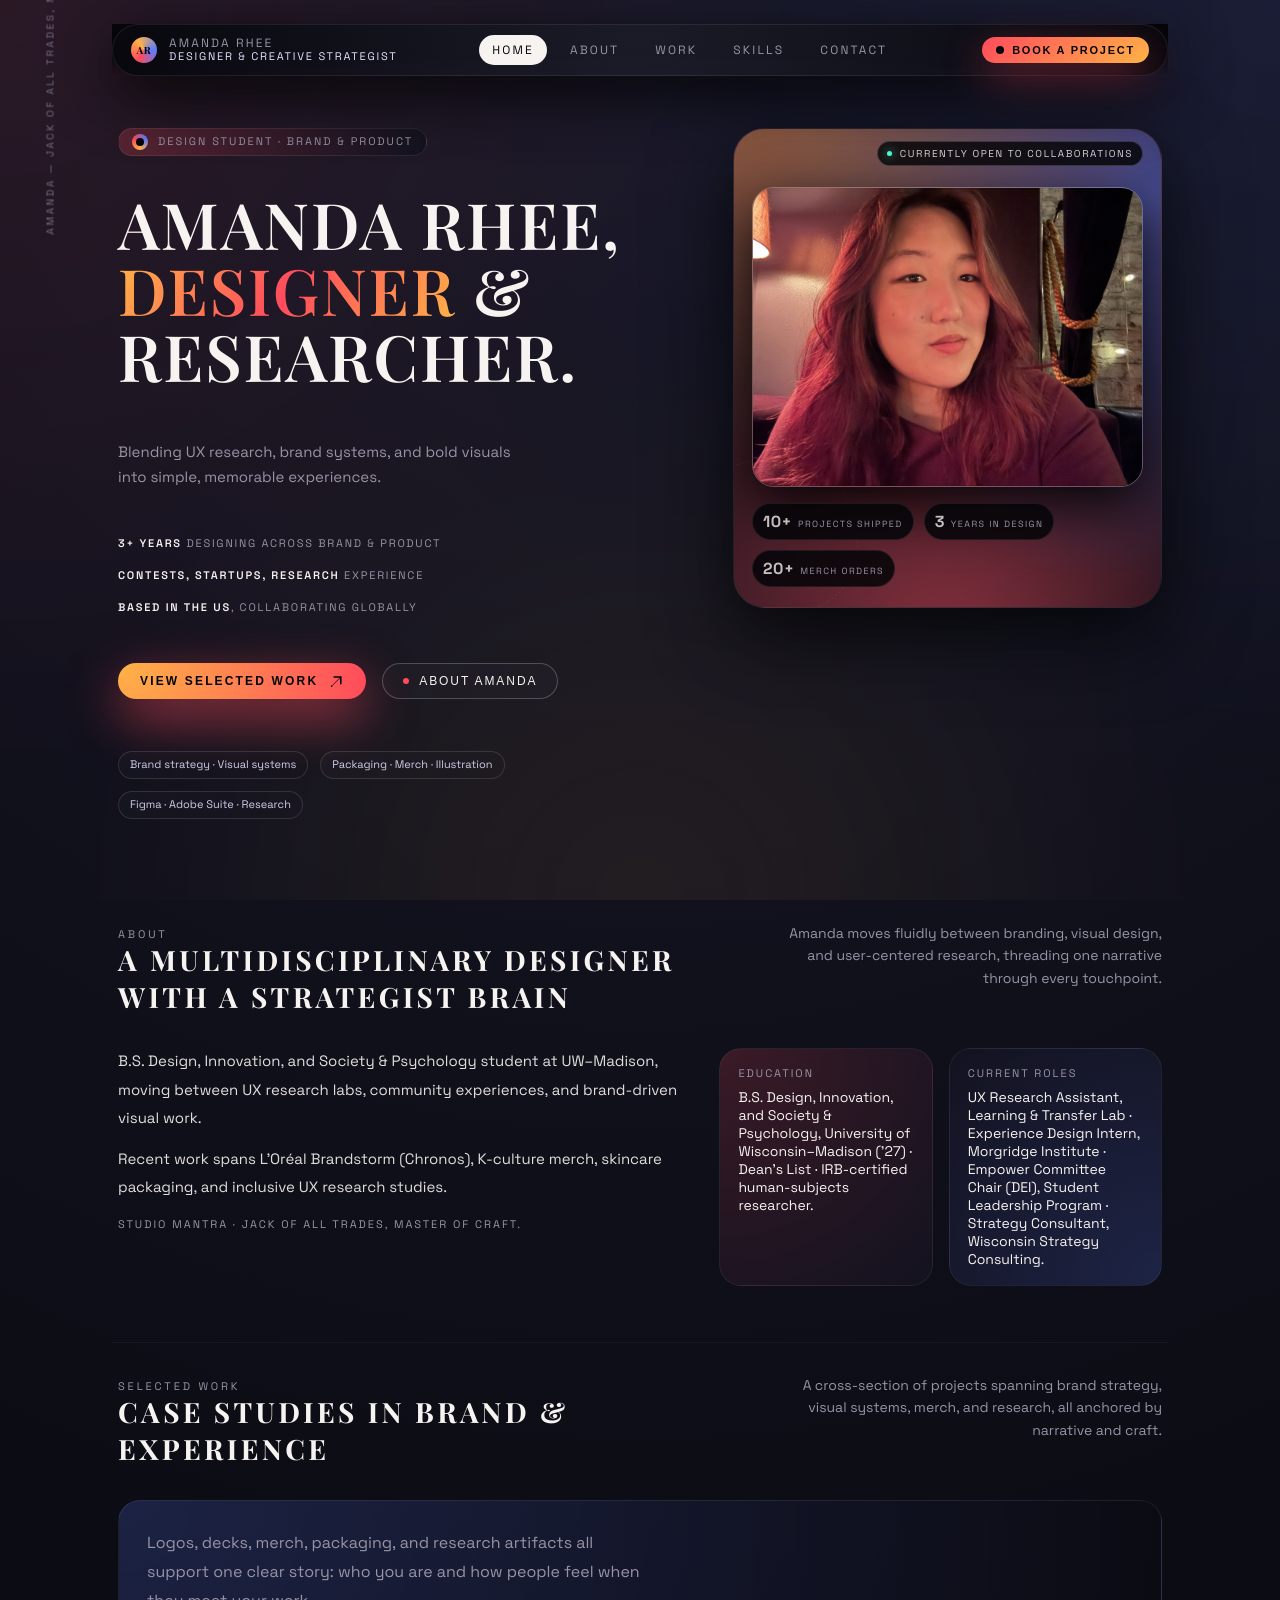
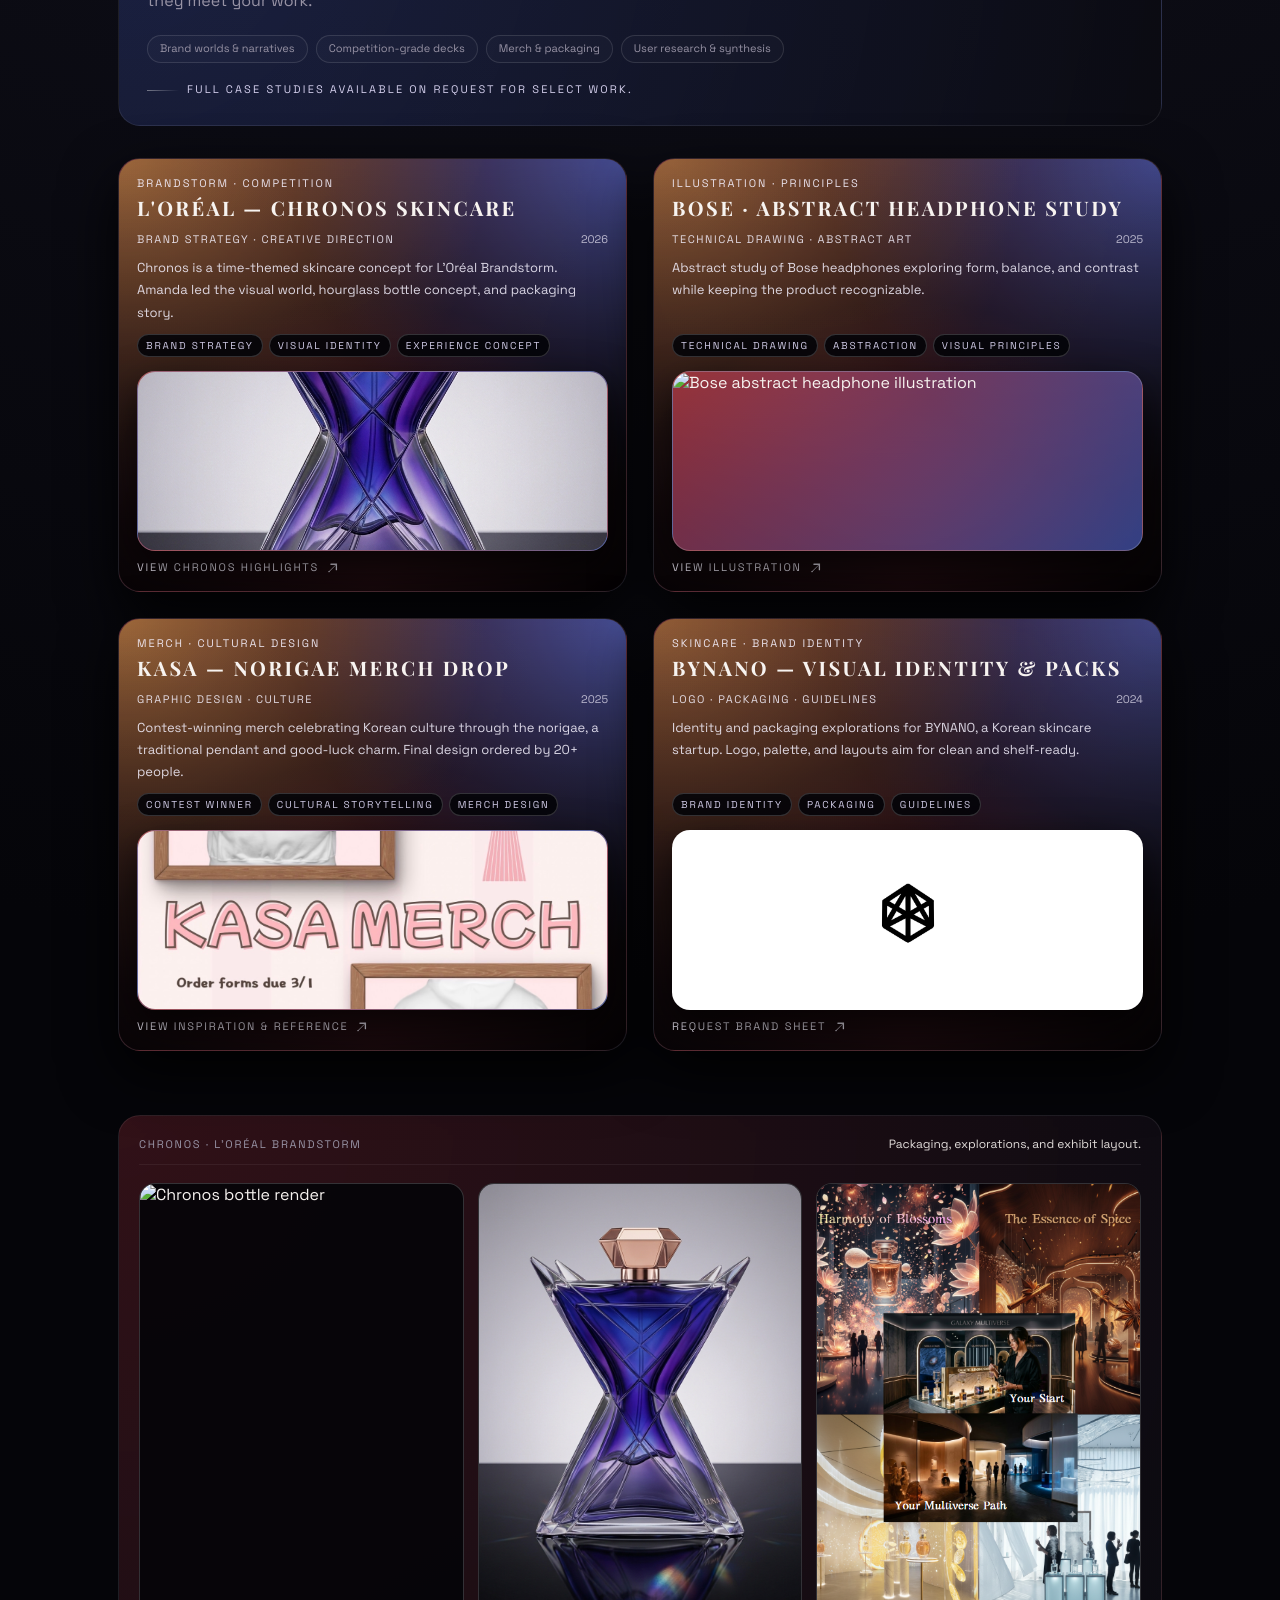
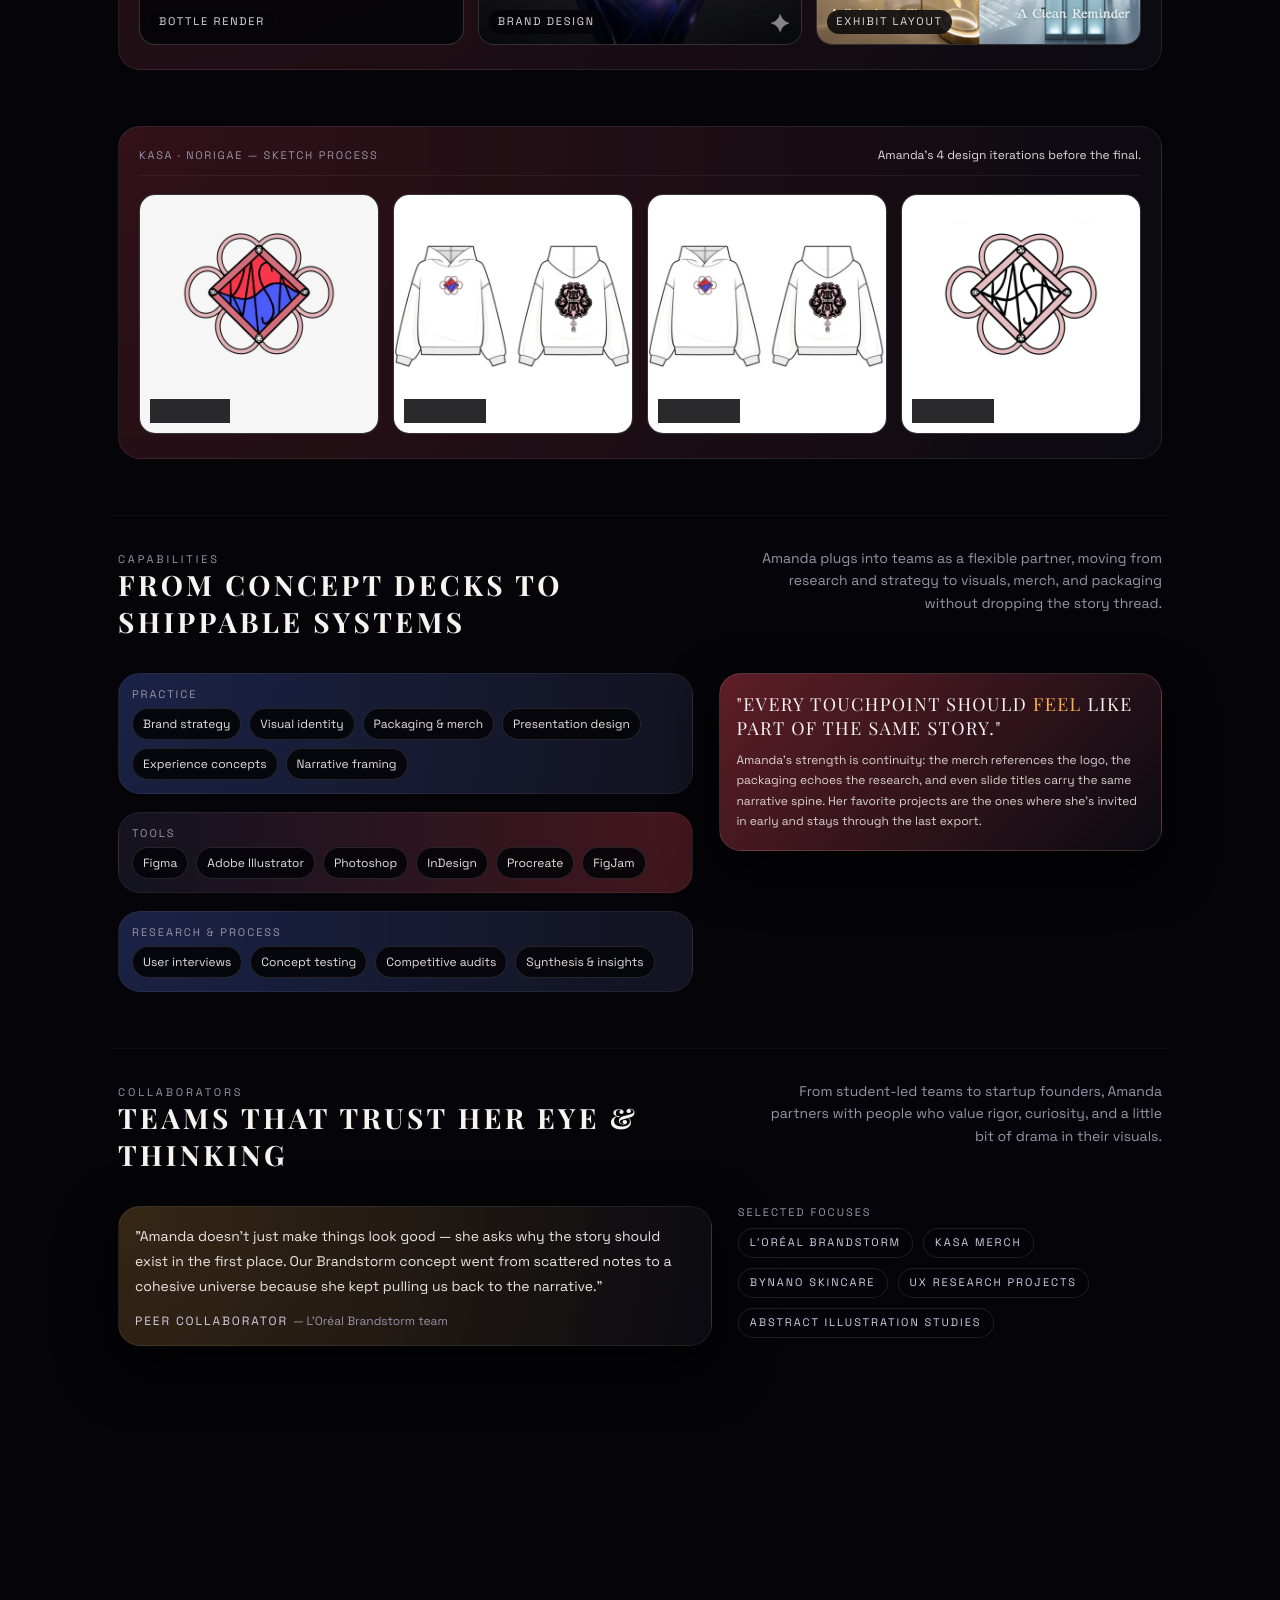
==== commit 392eba84: "changed dates" ====
--- a/index.html
+++ b/index.html
@@ -1279,7 +1279,7 @@
               <h3 class="project-title">L'Oréal — Chronos skincare</h3>
               <div class="project-meta-row">
                 <span class="project-meta-role">Brand strategy · Creative direction</span>
-                <span class="project-meta-year">2024</span>
+                <span class="project-meta-year">2026</span>
               </div>
               <p class="project-desc">
                 Chronos is a time‑themed skincare concept for L'Oréal Brandstorm.
@@ -1312,7 +1312,7 @@
               <h3 class="project-title">Bose · Abstract headphone study</h3>
               <div class="project-meta-row">
                 <span class="project-meta-role">Technical drawing · Abstract art</span>
-                <span class="project-meta-year">2023</span>
+                <span class="project-meta-year">2025</span>
               </div>
               <p class="project-desc">
                 Abstract study of Bose headphones exploring form, balance, and
@@ -1347,7 +1347,7 @@
               <h3 class="project-title">KASA — Norigae merch drop</h3>
               <div class="project-meta-row">
                 <span class="project-meta-role">Graphic design · Culture</span>
-                <span class="project-meta-year">2023</span>
+                <span class="project-meta-year">2025</span>
               </div>
               <p class="project-desc">
                 Contest‑winning merch celebrating Korean culture through the norigae,
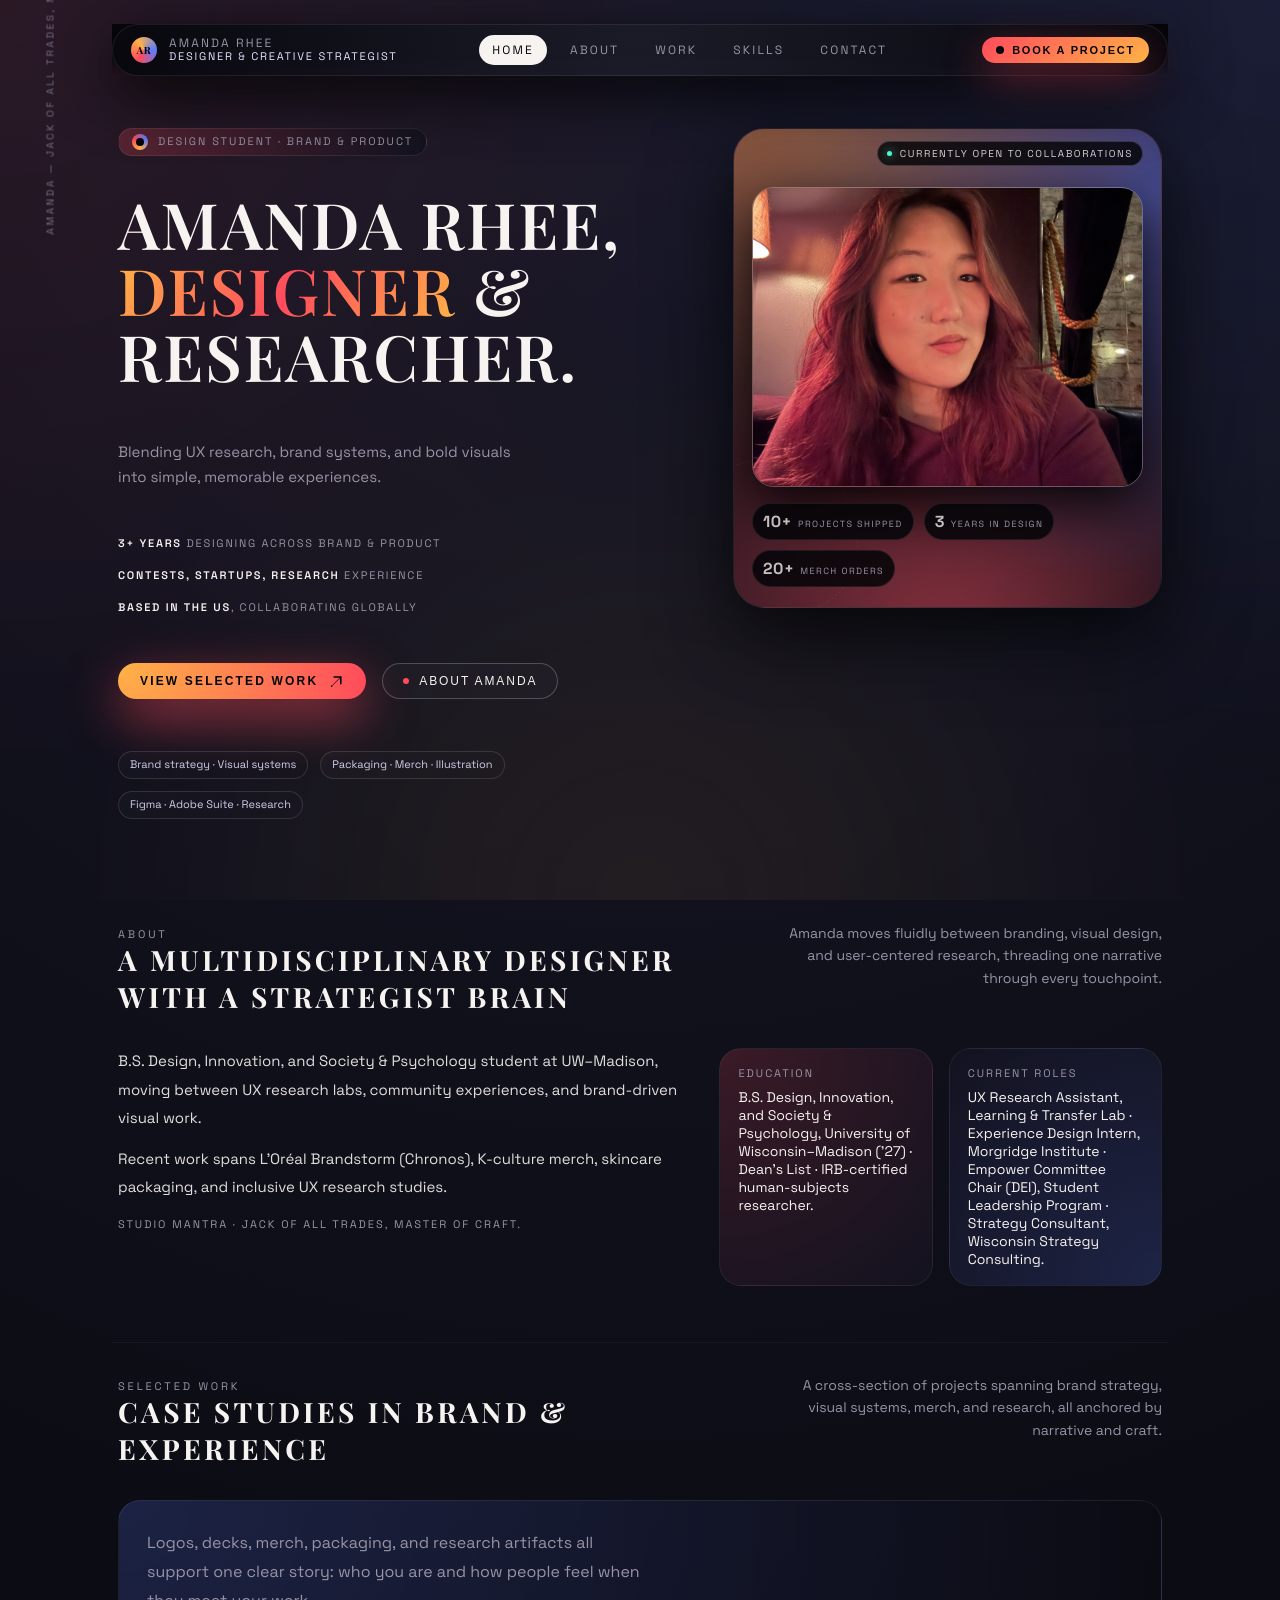
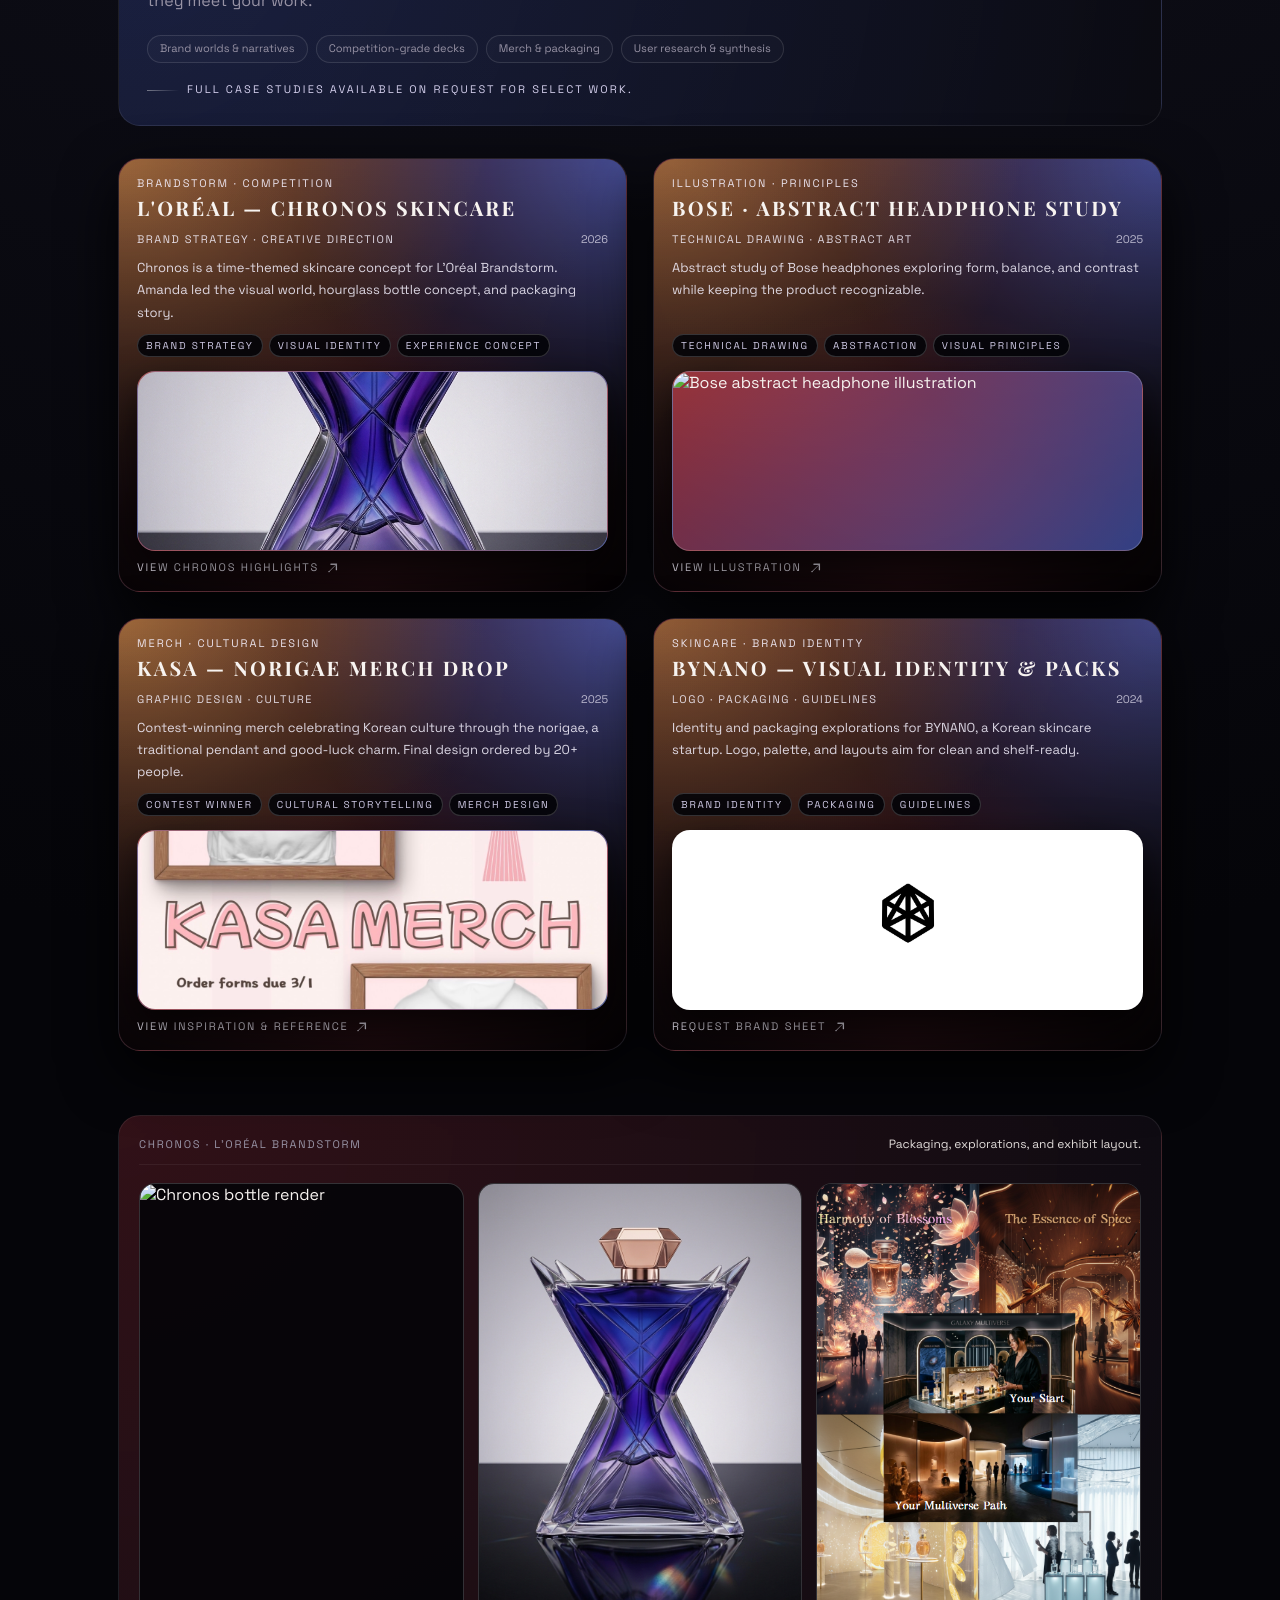
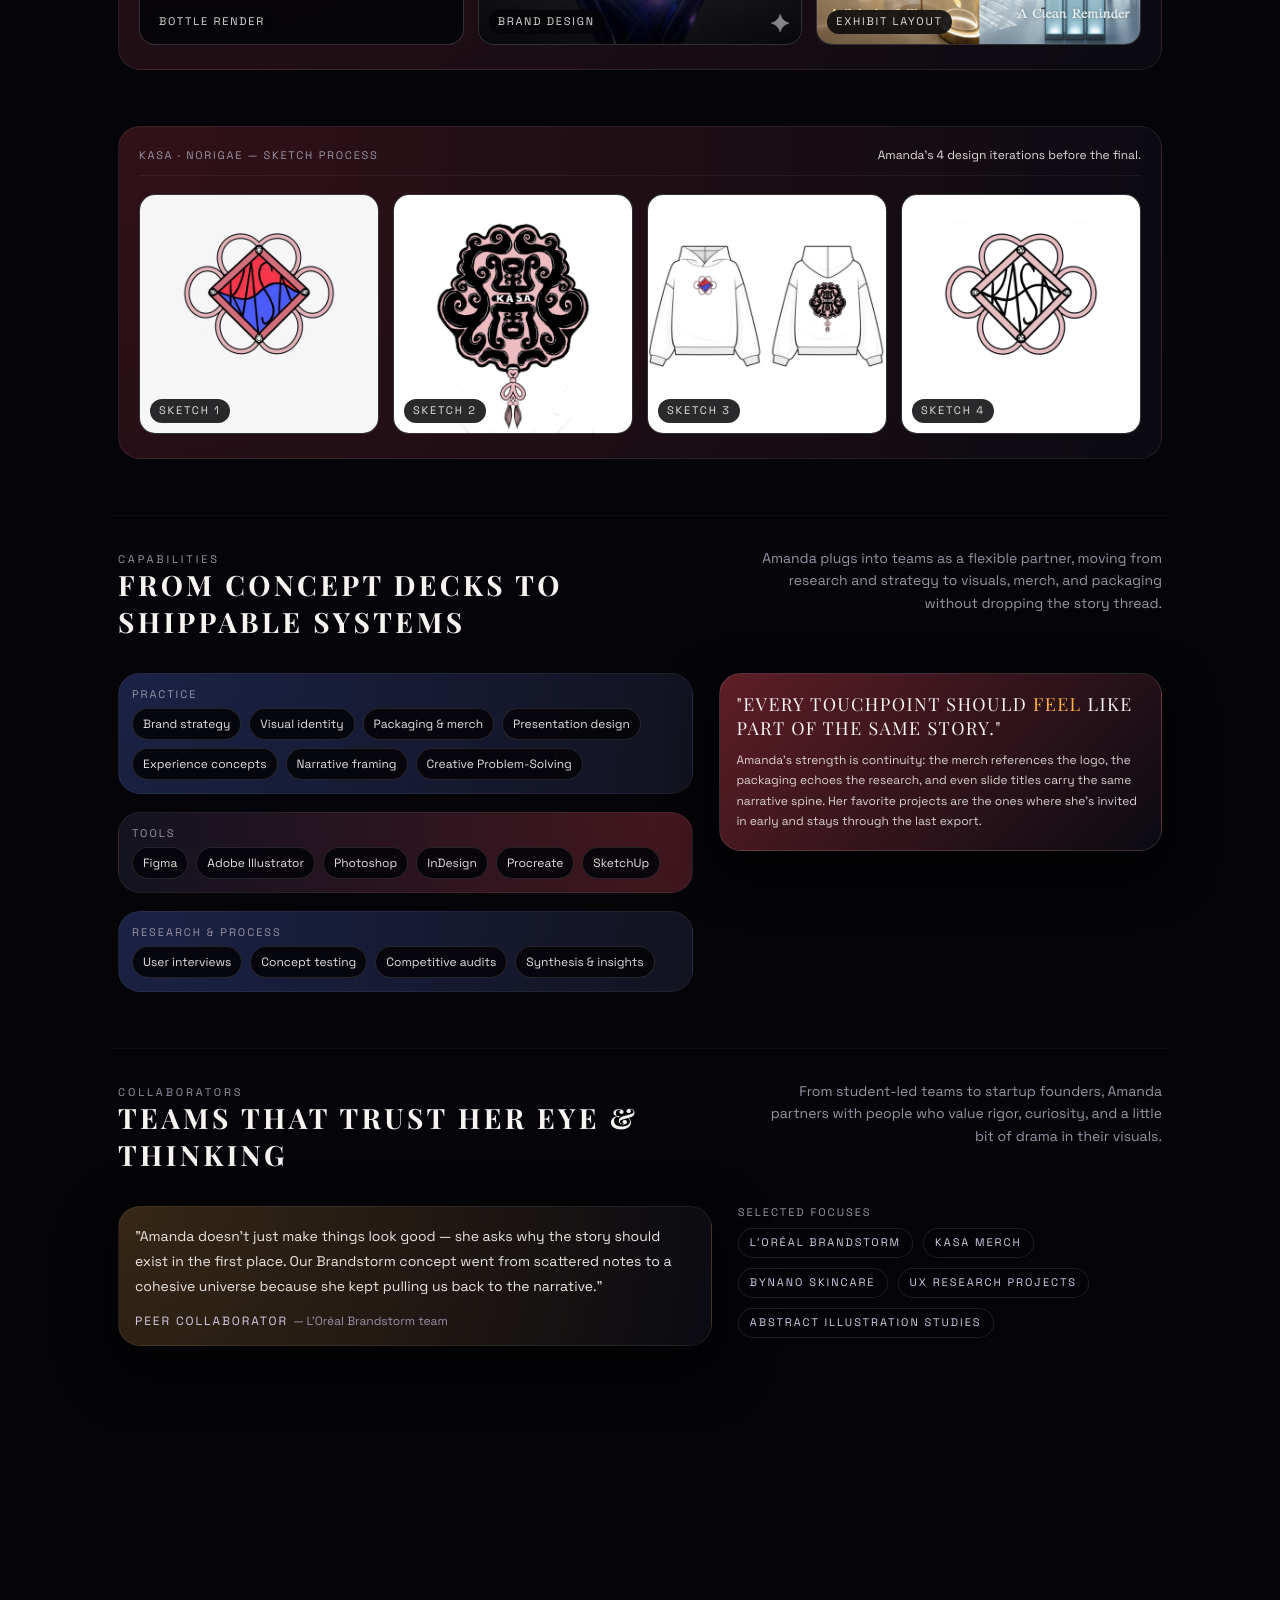
==== commit 1a900a65: "new" ====
--- a/index.html
+++ b/index.html
@@ -1113,7 +1113,7 @@
         </div>
 
         <div class="hero-title-wrap">
-          <div class="hero-eyebrow">Amanda — Jack of all trades, master of craft</div>
+          <div class="hero-eyebrow">Amanda — Jack of all trades, master of various crafts</div>
           <h1 class="hero-title">
             Amanda Rhee, <span class="accent">designer</span> &amp; researcher.
           </h1>
@@ -1482,6 +1482,8 @@
               <span class="skill-chip">Presentation design</span>
               <span class="skill-chip">Experience concepts</span>
               <span class="skill-chip">Narrative framing</span>
+              <span class="skill-chip">Creative Problem-Solving</span>
+
             </div>
           </div>
           <div class="skill-group">
@@ -1492,7 +1494,7 @@
               <span class="skill-chip">Photoshop</span>
               <span class="skill-chip">InDesign</span>
               <span class="skill-chip">Procreate</span>
-              <span class="skill-chip">FigJam</span>
+              <span class="skill-chip">SketchUp</span>
             </div>
           </div>
           <div class="skill-group">
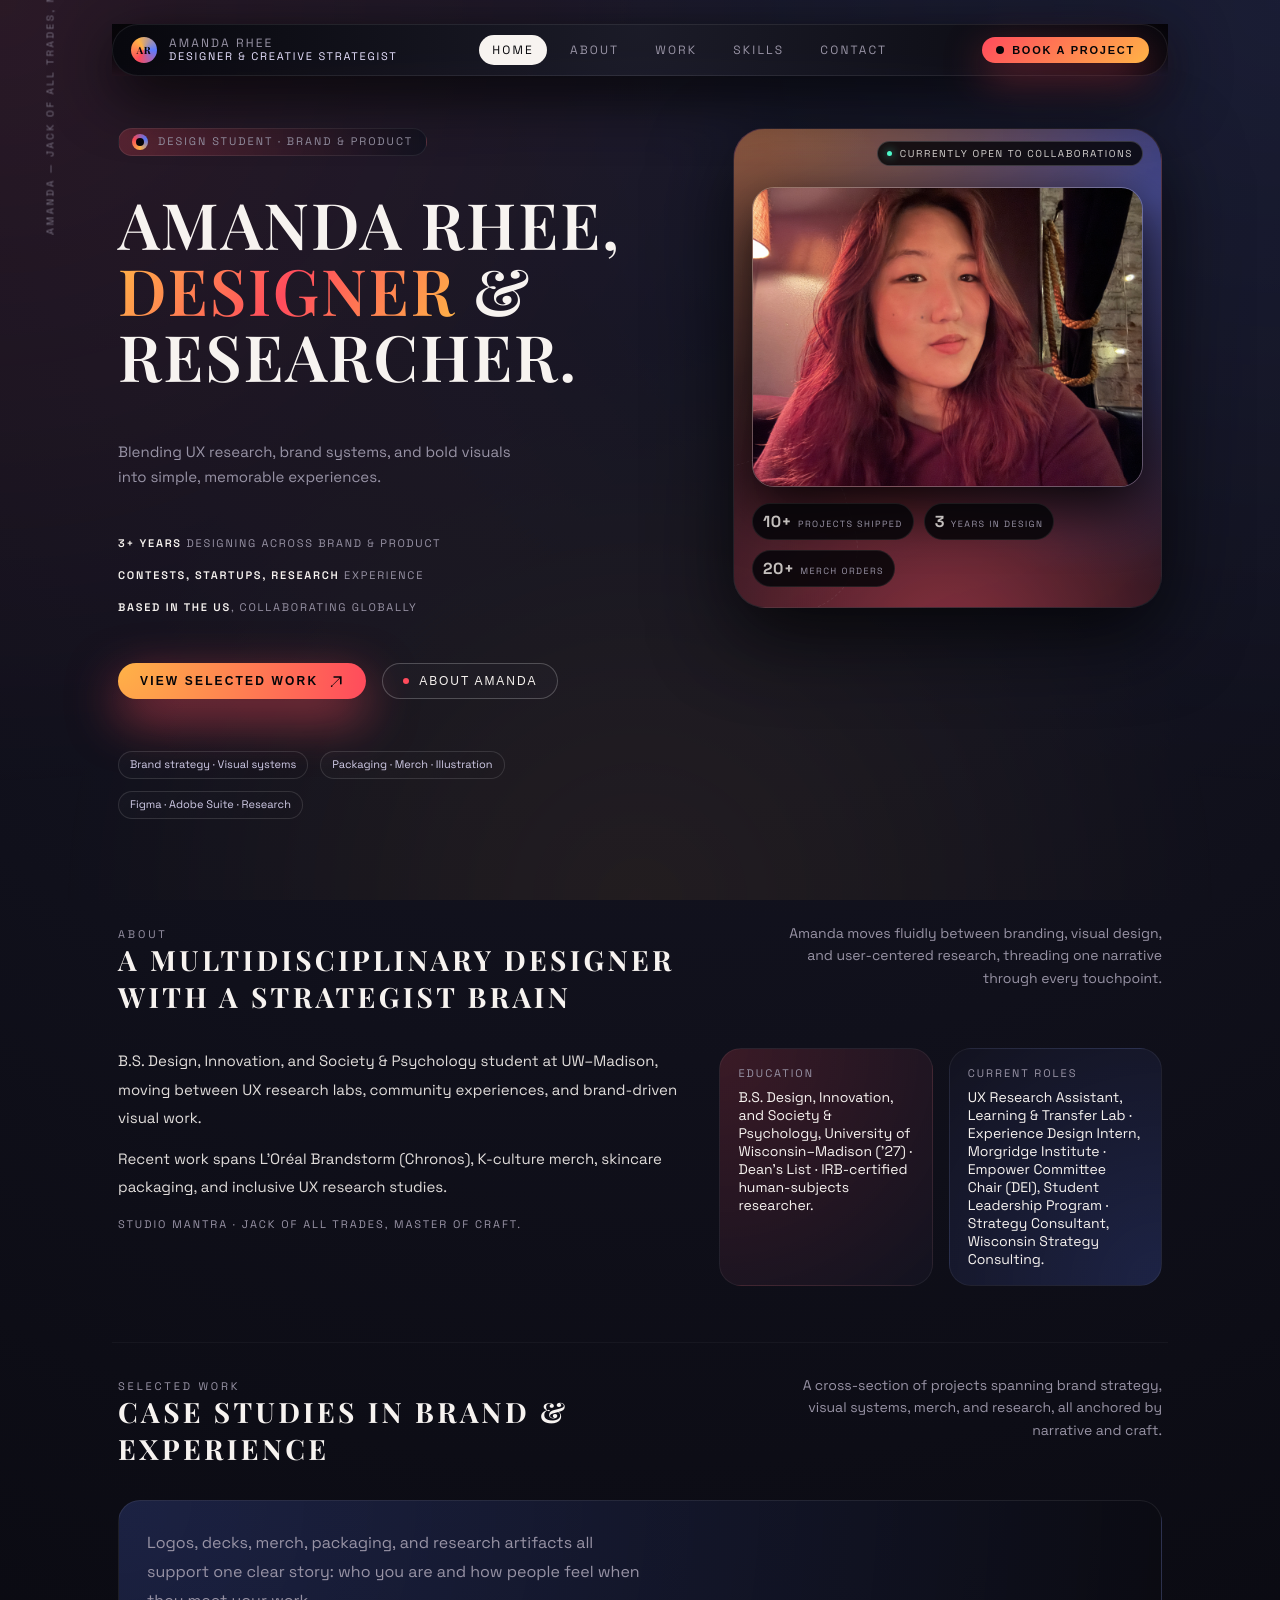
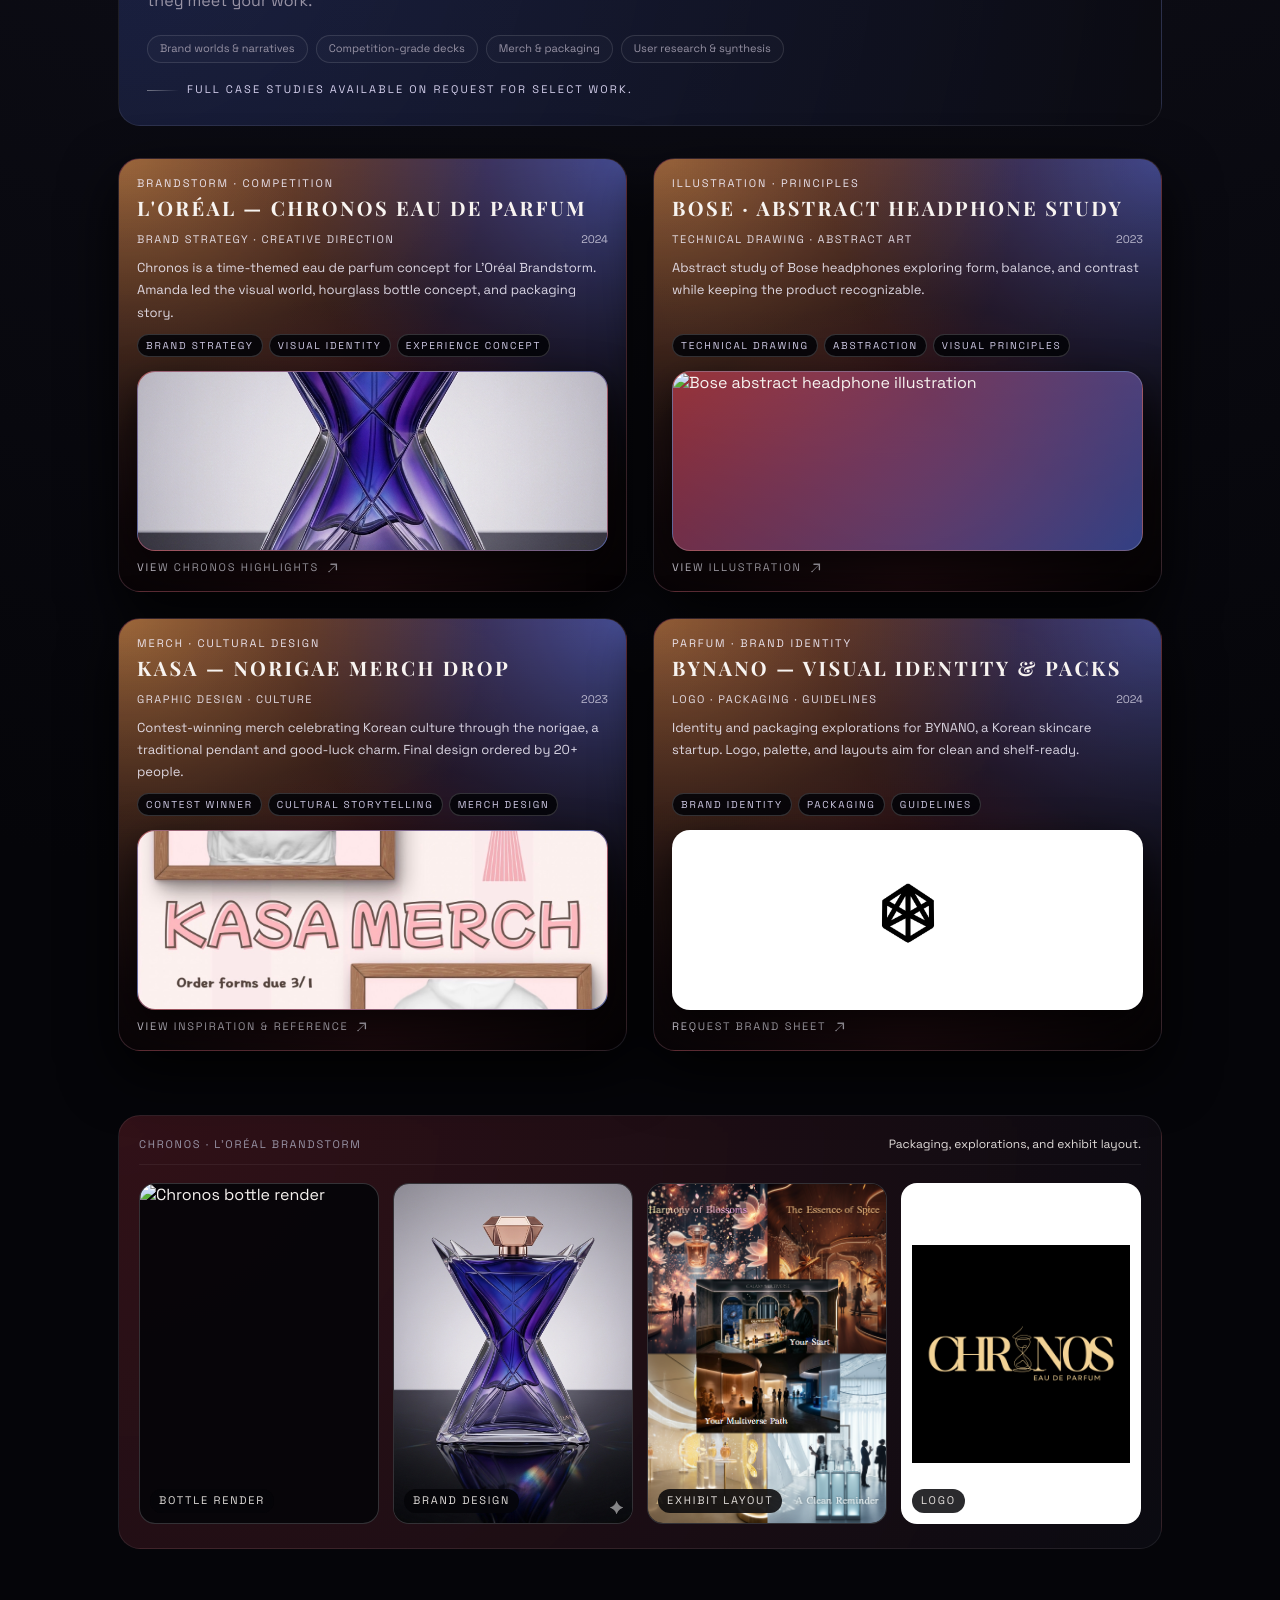
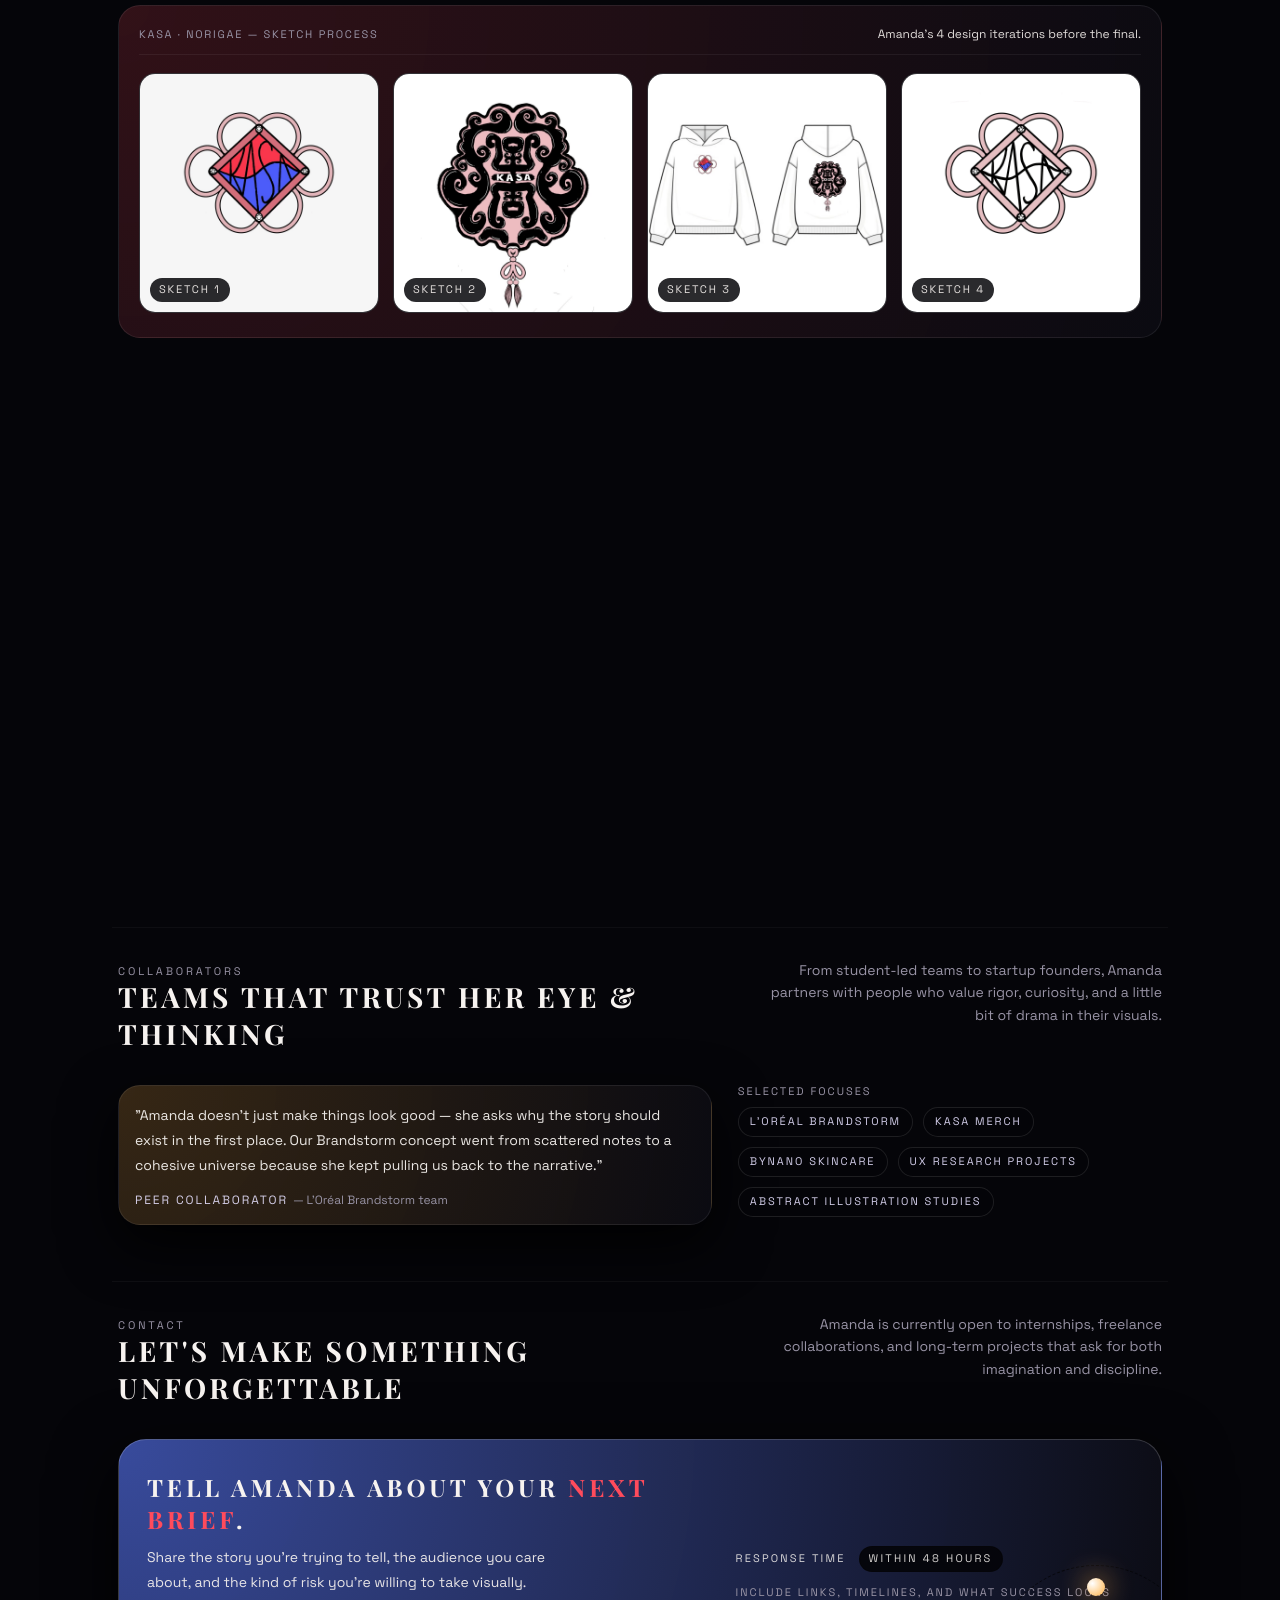
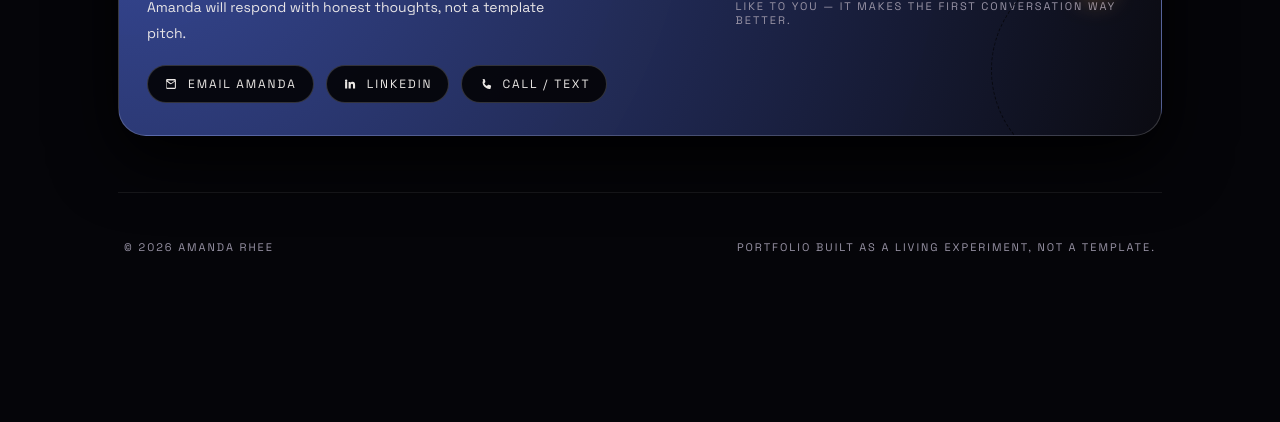
==== commit bfed8cd1: "fixed mail" ====
--- a/index.html
+++ b/index.html
@@ -1113,7 +1113,7 @@
         </div>
 
         <div class="hero-title-wrap">
-          <div class="hero-eyebrow">Amanda — Jack of all trades, master of various crafts</div>
+          <div class="hero-eyebrow">Amanda — Jack of all trades, master of craft</div>
           <h1 class="hero-title">
             Amanda Rhee, <span class="accent">designer</span> &amp; researcher.
           </h1>
@@ -1276,13 +1276,13 @@
             <div class="project-overlay" aria-hidden="true"></div>
             <div class="project-card-inner">
               <div class="project-kicker">Brandstorm · Competition</div>
-              <h3 class="project-title">L'Oréal — Chronos skincare</h3>
+              <h3 class="project-title">L'Oréal — Chronos eau de parfum</h3>
               <div class="project-meta-row">
                 <span class="project-meta-role">Brand strategy · Creative direction</span>
-                <span class="project-meta-year">2026</span>
+                <span class="project-meta-year">2024</span>
               </div>
               <p class="project-desc">
-                Chronos is a time‑themed skincare concept for L'Oréal Brandstorm.
+                Chronos is a time‑themed eau de parfum concept for L'Oréal Brandstorm.
                 Amanda led the visual world, hourglass bottle concept, and packaging story.
               </p>
               <div class="project-tags">
@@ -1291,8 +1291,8 @@
                 <span class="project-tag">Experience concept</span>
               </div>
               <!-- Chronos — Gemini generated final visual — click to expand -->
-              <div class="project-media" onclick="openLightbox('Gemini_Generated_Image_2pn0m42pn0m42pn0.png','L\'Oréal Chronos skincare brand visual')" style="cursor:zoom-in;" title="Click to expand">
-                <img src="Gemini_Generated_Image_2pn0m42pn0m42pn0.png" alt="L'Oréal Chronos skincare brand visual" />
+              <div class="project-media" onclick="openLightbox('Gemini_Generated_Image_2pn0m42pn0m42pn0.png','L\'Oréal Chronos parfum brand visual')" style="cursor:zoom-in;" title="Click to expand">
+                <img src="Gemini_Generated_Image_2pn0m42pn0m42pn0.png" alt="L'Oréal Chronos parfum brand visual" />
               </div>
               <a class="project-link" href="#chronos-gallery" onclick="document.getElementById('chronos-gallery').scrollIntoView({behavior:'smooth'}); return false;">
                 View Chronos highlights
@@ -1312,7 +1312,7 @@
               <h3 class="project-title">Bose · Abstract headphone study</h3>
               <div class="project-meta-row">
                 <span class="project-meta-role">Technical drawing · Abstract art</span>
-                <span class="project-meta-year">2025</span>
+                <span class="project-meta-year">2023</span>
               </div>
               <p class="project-desc">
                 Abstract study of Bose headphones exploring form, balance, and
@@ -1347,7 +1347,7 @@
               <h3 class="project-title">KASA — Norigae merch drop</h3>
               <div class="project-meta-row">
                 <span class="project-meta-role">Graphic design · Culture</span>
-                <span class="project-meta-year">2025</span>
+                <span class="project-meta-year">2023</span>
               </div>
               <p class="project-desc">
                 Contest‑winning merch celebrating Korean culture through the norigae,
@@ -1376,7 +1376,7 @@
             <div class="project-bg" aria-hidden="true" style="opacity:0.8;"></div>
             <div class="project-overlay" aria-hidden="true"></div>
             <div class="project-card-inner">
-              <div class="project-kicker">Skincare · Brand identity</div>
+              <div class="project-kicker">Parfum · Brand identity</div>
               <h3 class="project-title">BYNANO — Visual identity &amp; packs</h3>
               <div class="project-meta-row">
                 <span class="project-meta-role">Logo · Packaging · Guidelines</span>
@@ -1428,6 +1428,11 @@
               <img src="image (1).png" alt="Chronos exhibit layout" />
               <span>Exhibit layout</span>
             </div>
+            <!-- 4. Chronos logo -->
+            <div class="chronos-item" onclick="openLightbox('assets/Chronos (1).png','Chronos logo')" style="cursor:zoom-in;background:#fff;">
+              <img src="assets/Chronos (1).png" alt="Chronos logo" style="object-fit:contain;padding:10px;" />
+              <span>Logo</span>
+            </div>
           </div>
         </div>
 
@@ -1482,8 +1487,6 @@
               <span class="skill-chip">Presentation design</span>
               <span class="skill-chip">Experience concepts</span>
               <span class="skill-chip">Narrative framing</span>
-              <span class="skill-chip">Creative Problem-Solving</span>
-
             </div>
           </div>
           <div class="skill-group">
@@ -1494,7 +1497,7 @@
               <span class="skill-chip">Photoshop</span>
               <span class="skill-chip">InDesign</span>
               <span class="skill-chip">Procreate</span>
-              <span class="skill-chip">SketchUp</span>
+              <span class="skill-chip">FigJam</span>
             </div>
           </div>
           <div class="skill-group">
@@ -1586,7 +1589,8 @@
             respond with honest thoughts, not a template pitch.
           </p>
           <div class="contact-links">
-            <a class="contact-link" href="/cdn-cgi/l/email-protection#ddbca4afb5b8b8edefe89dbab0bcb4b1f3beb2b0">
+            <a class="contact-link" href="mailto:amandarhee436@gmail.com"
+">
               <svg viewBox="0 0 20 20" aria-hidden="true">
                 <path fill="currentColor" d="M3 4.5A1.5 1.5 0 0 1 4.5 3h11A1.5 1.5 0 0 1 17 4.5v11A1.5 1.5 0 0 1 15.5 17h-11A1.5 1.5 0 0 1 3 15.5v-11Zm1.7.5 5.1 3.9a.5.5 0 0 0 .6 0l5.1-3.9H4.7Zm10.8 1.3-4.3 3.3a2.5 2.5 0 0 1-3.1 0L3.8 6.3v8.9h11.7V6.3Z"/>
               </svg>
@@ -1743,6 +1747,5 @@
     }
     document.addEventListener('keydown', e => { if (e.key === 'Escape') closeLightbox(); });
   </script>
-
 </body>
 </html>
